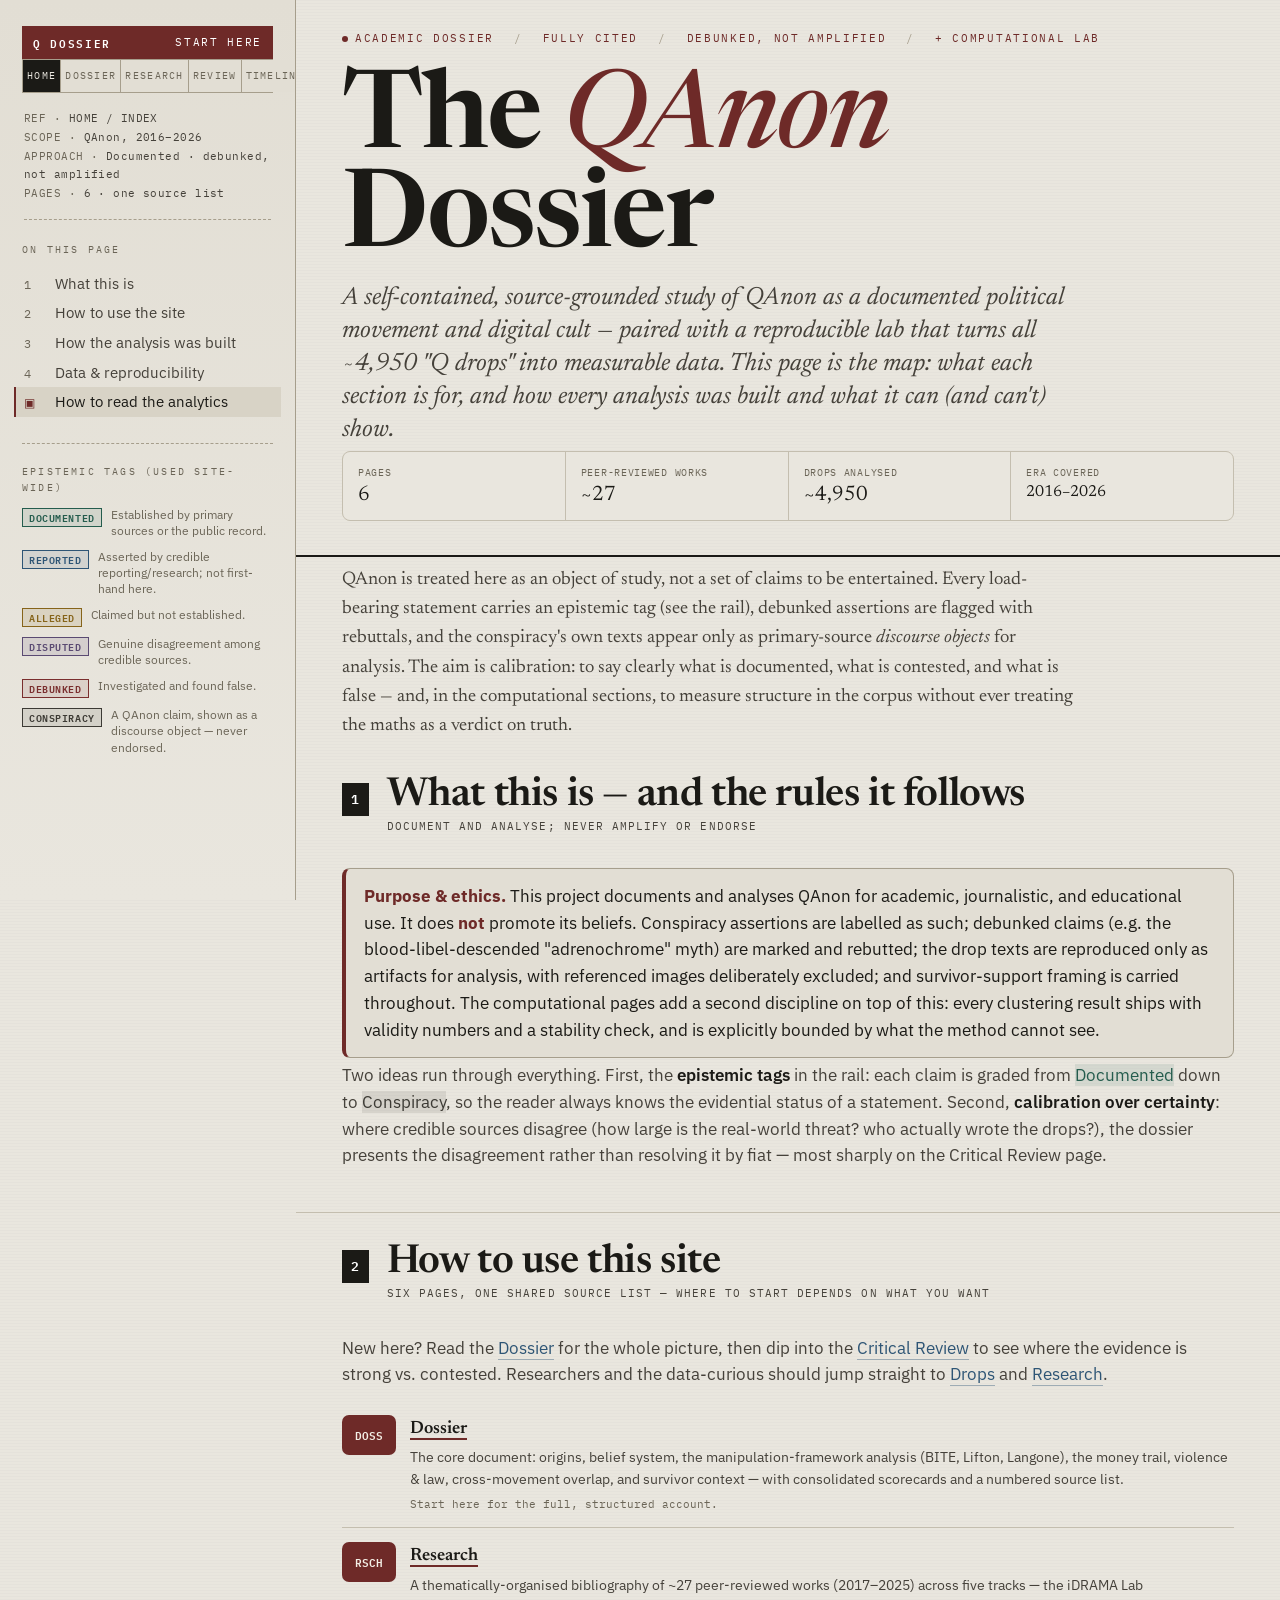
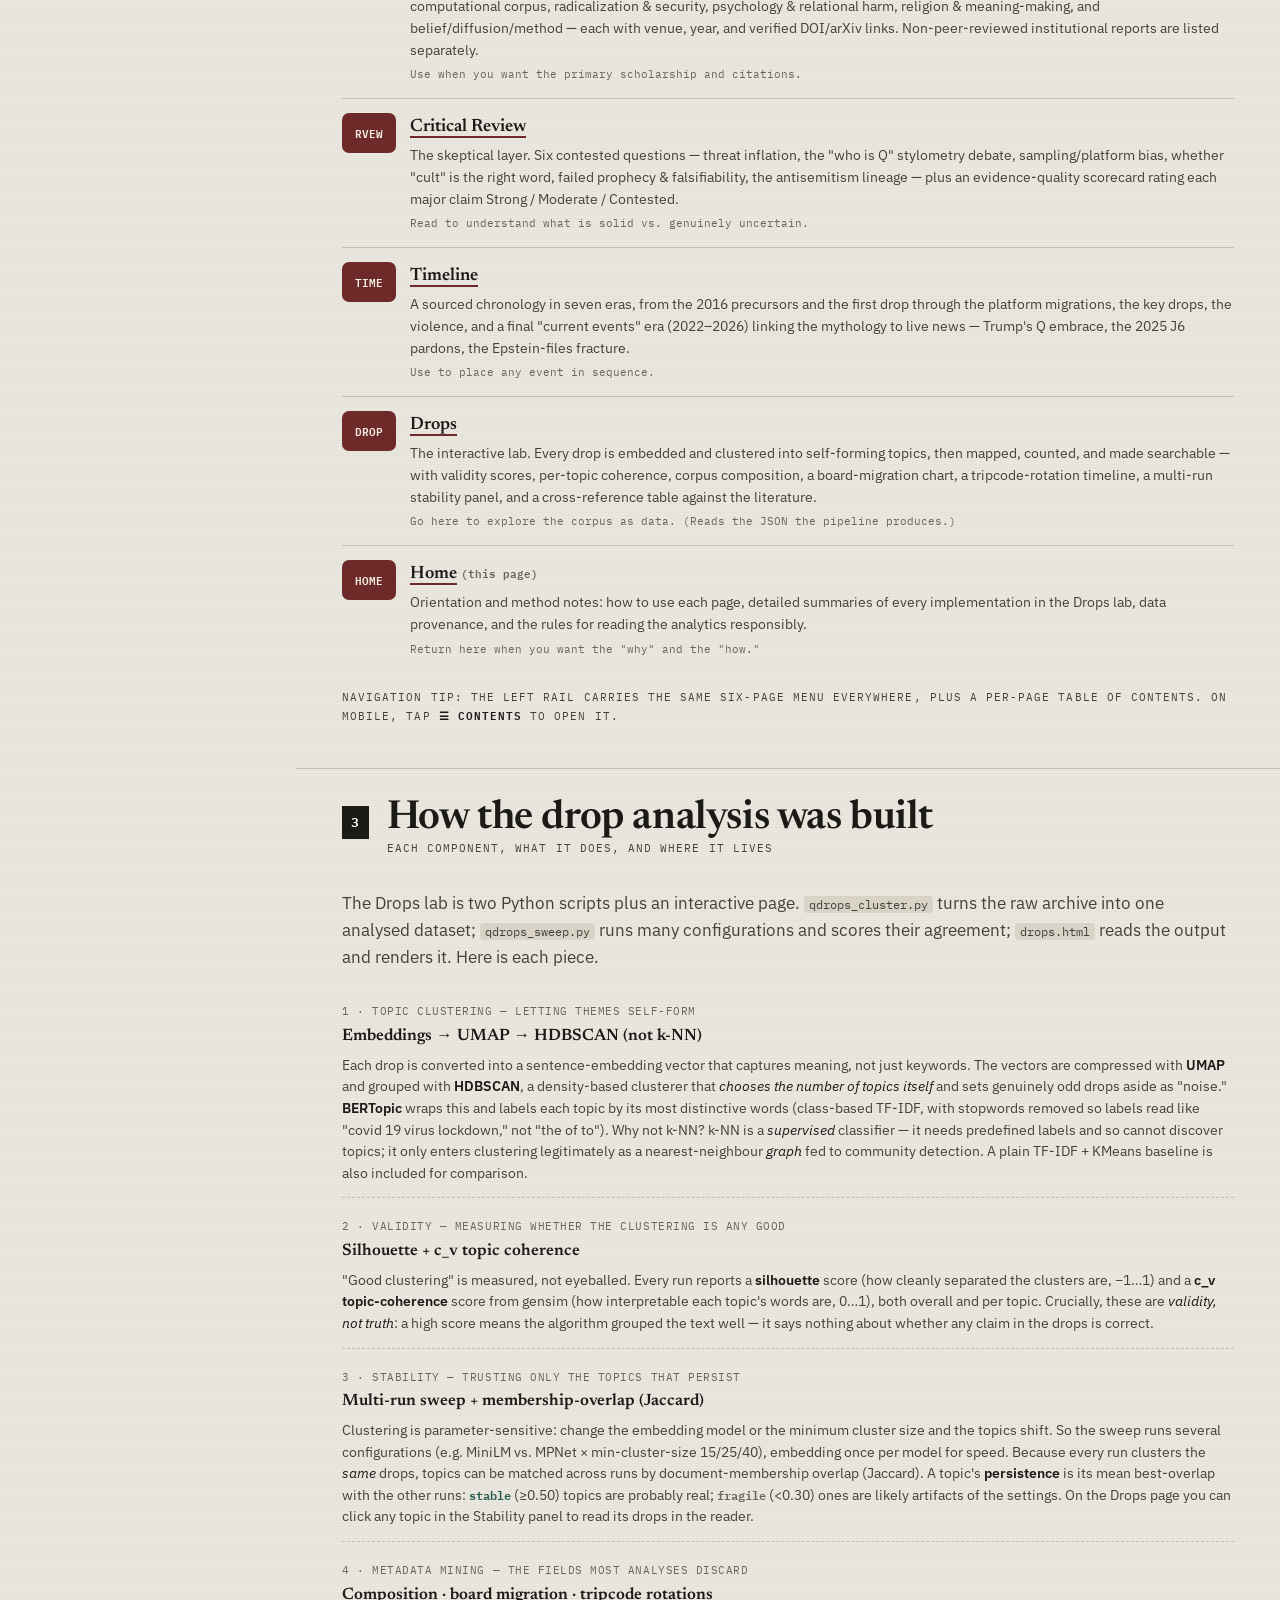
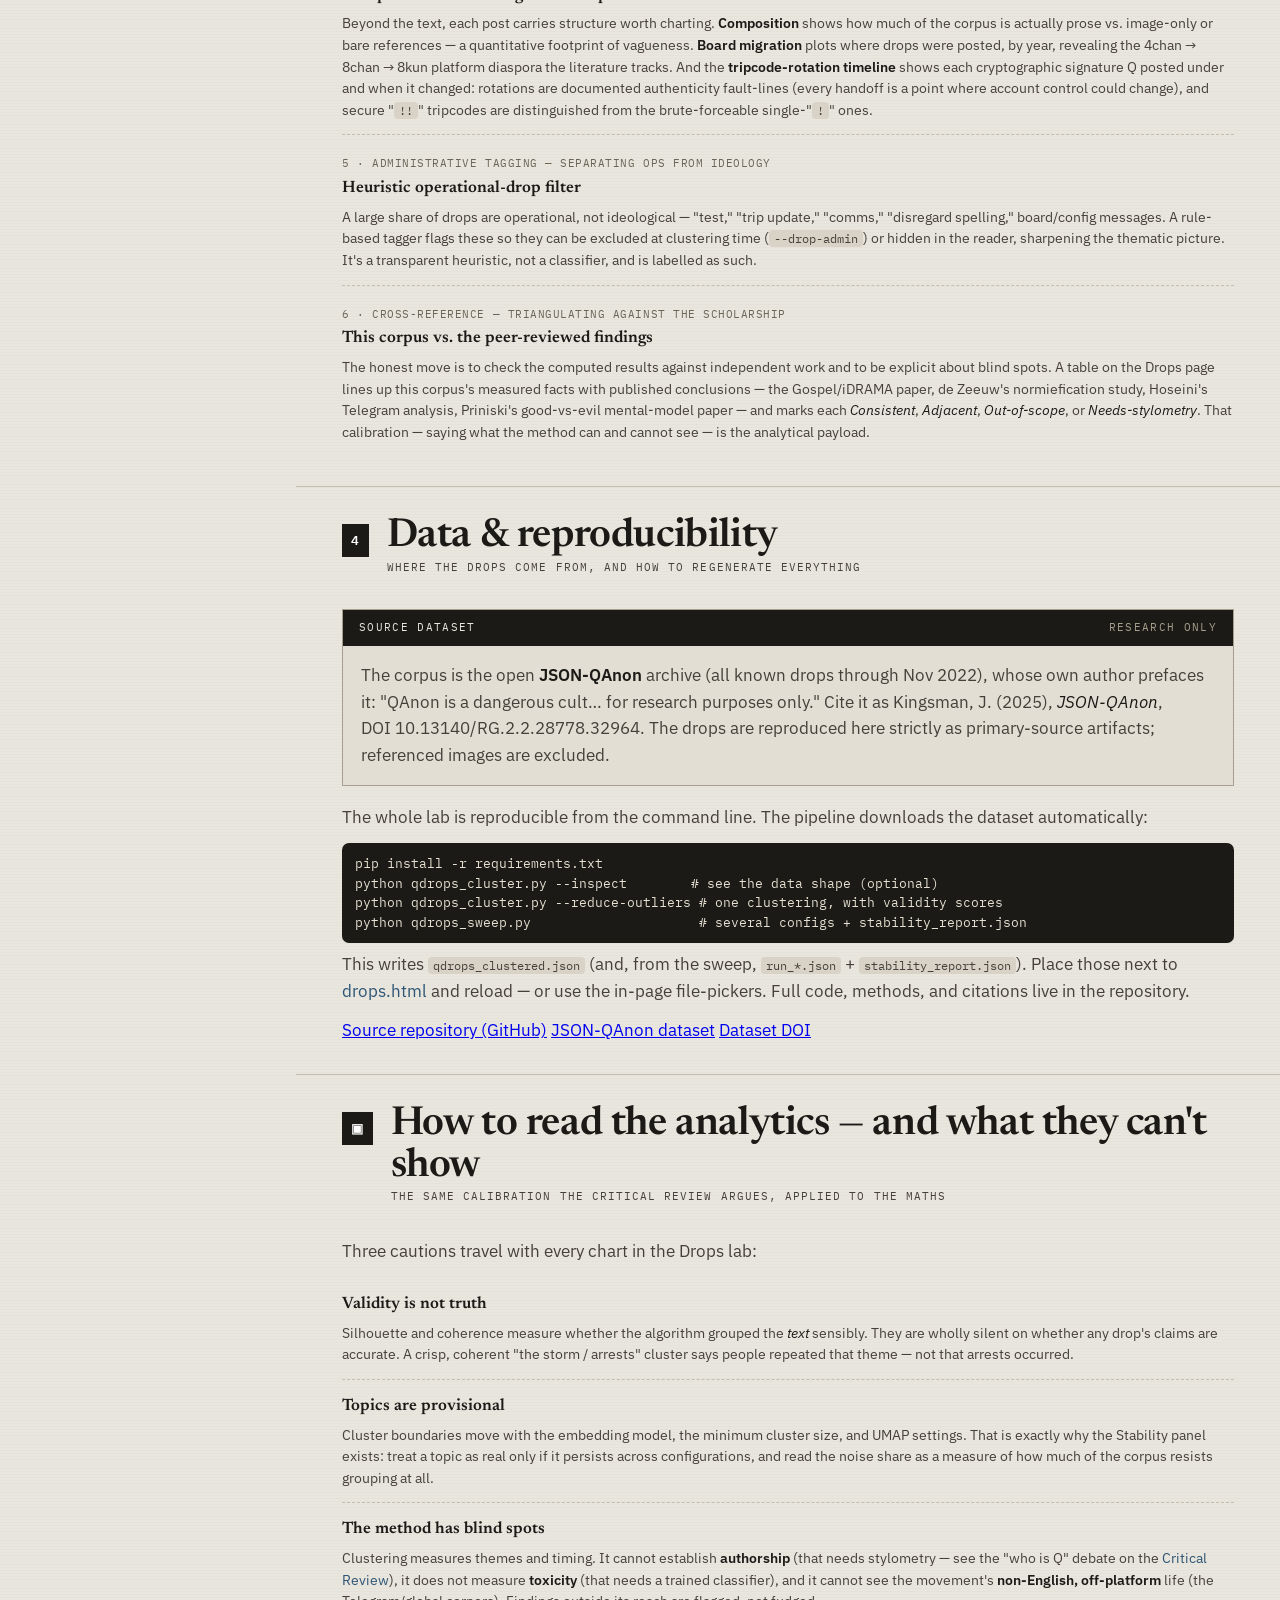
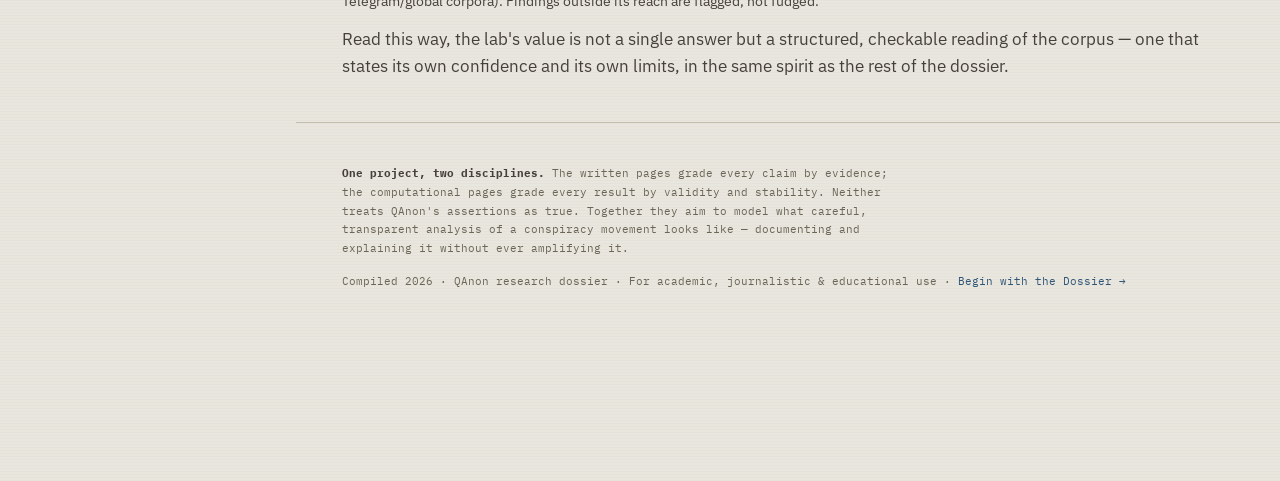
==== index.html @ 3fd95949 "updated tripcode analysis" ====
<!DOCTYPE html>
<html lang="en">
<head>
<meta charset="UTF-8">
<meta name="viewport" content="width=device-width, initial-scale=1.0">
<title>QAnon — Research Dossier · Start Here</title>
<meta name="description" content="A self-contained, fully-cited academic dossier on QAnon as a documented political movement and digital cult — with a computational drop-analysis lab. Start here: how to use each page and how every analysis was built.">
<link rel="preconnect" href="https://fonts.googleapis.com">
<link rel="preconnect" href="https://fonts.gstatic.com" crossorigin>
<link href="https://fonts.googleapis.com/css2?family=Newsreader:ital,opsz,wght@0,6..72,400;0,6..72,500;0,6..72,600;1,6..72,400;1,6..72,500&family=IBM+Plex+Mono:ital,wght@0,400;0,500;0,600;1,400&family=IBM+Plex+Sans:wght@400;500;600&display=swap" rel="stylesheet">
<link rel="stylesheet" href="assets/style.css">
<style>
  .code{font-family:var(--mono);font-size:12.5px;background:var(--ink);color:#E7E0D2;border-radius:7px;padding:11px 13px;overflow-x:auto;white-space:pre;margin:8px 0;line-height:1.55}
  .hero-stats{display:grid;grid-template-columns:repeat(4,1fr);gap:1px;background:var(--rule);border:1px solid var(--rule);border-radius:8px;overflow:hidden;margin:4px 0 0}
  .hero-stats>div{background:var(--paper);padding:13px 15px}
  .hero-stats .k{font-family:var(--mono);font-size:10px;letter-spacing:.07em;text-transform:uppercase;color:var(--ink-3)}
  .hero-stats .v{font-family:var(--serif);font-size:21px;color:var(--ink);margin-top:3px;line-height:1.1}
  .ethics{border:1px solid var(--rule-2);border-left:4px solid var(--accent);background:var(--paper-2);border-radius:8px;padding:14px 18px;margin:0 0 4px}
  .ethics b{color:var(--accent)}
  .guide{list-style:none;padding:0;margin:6px 0 0}
  .guide li{display:grid;grid-template-columns:54px 1fr;gap:14px;padding:14px 0;border-top:1px solid var(--rule)}
  .guide li:first-child{border-top:none}
  .guide .ic{font-family:var(--mono);font-size:11px;font-weight:600;color:#F4EFE6;background:var(--accent);border-radius:7px;height:40px;display:flex;align-items:center;justify-content:center;text-align:center;line-height:1.1}
  .guide h3{font-family:var(--serif);font-size:18px;font-weight:600;margin:0 0 3px;color:var(--ink)}
  .guide h3 a{color:var(--ink);text-decoration:none;border-bottom:2px solid var(--accent)}
  .guide h3 a:hover{color:var(--accent)}
  .guide p{margin:0;color:var(--ink-2);font-size:14px;line-height:1.55}
  .guide .when{font-family:var(--mono);font-size:11px;color:var(--ink-3);margin-top:5px}
  .imp{list-style:none;padding:0;margin:6px 0 0}
  .imp li{padding:13px 0;border-top:1px dashed var(--rule)}
  .imp li:first-child{border-top:none}
  .imp h4{font-family:var(--serif);font-size:16.5px;font-weight:600;margin:0 0 3px;color:var(--ink)}
  .imp .tag{font-family:var(--mono);font-size:10.5px;color:var(--ink-3);text-transform:uppercase;letter-spacing:.05em}
  .imp p{margin:5px 0 0;color:var(--ink-2);font-size:13.5px;line-height:1.6}
  .imp code{font-family:var(--mono);font-size:12px;background:var(--paper-3);padding:1px 5px;border-radius:4px}
  @media(max-width:680px){ .hero-stats{grid-template-columns:repeat(2,1fr)} .guide li{grid-template-columns:40px 1fr;gap:10px} }
</style>
</head>
<body>

<button class="railtoggle" id="railtoggle" aria-label="Open contents">☰ Contents</button>
<div class="scrim" id="scrim"></div>

<div class="shell">
  <!-- ================= RAIL ================= -->
  <aside class="rail">
    <div class="rail-inner" id="rail">
      <div class="seal"><b>Q Dossier</b><span>Start here</span></div>
      <nav class="xnav">
        <a href="index.html" class="here">Home</a>
        <a href="dossier.html">Dossier</a>
        <a href="research.html">Research</a>
        <a href="review.html">Review</a>
        <a href="timeline.html">Timeline</a>
        <a href="drops.html">Drops</a>
      </nav>
      <div class="reffile">
        REF · <span>HOME / INDEX</span><br>
        SCOPE · <span>QAnon, 2016–2026</span><br>
        APPROACH · <span>Documented · debunked, not amplified</span><br>
        PAGES · <span>6 · one source list</span>
      </div>

      <p class="railhead">On this page</p>
      <nav class="toc" id="toc">
        <a href="#start"><span class="n">1</span><span>What this is</span></a>
        <a href="#use"><span class="n">2</span><span>How to use the site</span></a>
        <a href="#toolkit"><span class="n">3</span><span>How the analysis was built</span></a>
        <a href="#data"><span class="n">4</span><span>Data &amp; reproducibility</span></a>
        <a href="#limits"><span class="n">▣</span><span>How to read the analytics</span></a>
      </nav>

      <div class="legend">
        <p class="railhead">Epistemic tags (used site-wide)</p>
        <div class="row"><span class="chip ep--doc">Documented</span><span class="def">Established by primary sources or the public record.</span></div>
        <div class="row"><span class="chip ep--rep">Reported</span><span class="def">Asserted by credible reporting/research; not first-hand here.</span></div>
        <div class="row"><span class="chip ep--all">Alleged</span><span class="def">Claimed but not established.</span></div>
        <div class="row"><span class="chip ep--dis">Disputed</span><span class="def">Genuine disagreement among credible sources.</span></div>
        <div class="row"><span class="chip ep--deb">Debunked</span><span class="def">Investigated and found false.</span></div>
        <div class="row"><span class="chip ep--con">Conspiracy</span><span class="def">A QAnon claim, shown as a discourse object — never endorsed.</span></div>
      </div>
    </div>
  </aside>

  <!-- ================= MAIN ================= -->
  <main>
    <header class="mast">
      <div class="classbar">
        <span><span class="dot"></span>Academic dossier</span>
        <span class="sep">/</span><span>Fully cited</span>
        <span class="sep">/</span><span>Debunked, not amplified</span>
        <span class="sep">/</span><span>+ computational lab</span>
      </div>
      <h1 class="title">The <span class="q">QAnon</span> Dossier</h1>
      <p class="subtitle">A self-contained, source-grounded study of QAnon as a documented political movement and digital cult — paired with a reproducible lab that turns all ~4,950 "Q drops" into measurable data. This page is the map: what each section is for, and how every analysis was built and what it can (and can't) show.</p>
      <div class="hero-stats">
        <div><div class="k">Pages</div><div class="v">6</div></div>
        <div><div class="k">Peer-reviewed works</div><div class="v">~27</div></div>
        <div><div class="k">Drops analysed</div><div class="v">~4,950</div></div>
        <div><div class="k">Era covered</div><div class="v" style="font-size:16px">2016–2026</div></div>
      </div>
    </header>

    <div class="pagebody">
      <p class="lede">QAnon is treated here as an object of study, not a set of claims to be entertained. Every load-bearing statement carries an epistemic tag (see the rail), debunked assertions are flagged with rebuttals, and the conspiracy's own texts appear only as primary-source <em>discourse objects</em> for analysis. The aim is calibration: to say clearly what is documented, what is contested, and what is false — and, in the computational sections, to measure structure in the corpus without ever treating the maths as a verdict on truth.</p>
    </div>

    <!-- ===================== WHAT THIS IS ===================== -->
    <section class="dz" id="start" style="border-top:none">
      <div class="sechd"><div class="secno">1</div>
        <div><h2 class="sech">What this is — and the rules it follows</h2>
        <p class="sectag">Document and analyse; never amplify or endorse</p></div></div>
      <div class="secbody">
        <div class="ethics">
          <b>Purpose &amp; ethics.</b> This project documents and analyses QAnon for academic, journalistic, and educational use. It does <b>not</b> promote its beliefs. Conspiracy assertions are labelled as such; debunked claims (e.g. the blood-libel-descended "adrenochrome" myth) are marked and rebutted; the drop texts are reproduced only as artifacts for analysis, with referenced images deliberately excluded; and survivor-support framing is carried throughout. The computational pages add a second discipline on top of this: every clustering result ships with validity numbers and a stability check, and is explicitly bounded by what the method cannot see.
        </div>
        <p style="color:var(--ink-2)">Two ideas run through everything. First, the <strong>epistemic tags</strong> in the rail: each claim is graded from <span class="chip ep--doc">Documented</span> down to <span class="chip ep--con">Conspiracy</span>, so the reader always knows the evidential status of a statement. Second, <strong>calibration over certainty</strong>: where credible sources disagree (how large is the real-world threat? who actually wrote the drops?), the dossier presents the disagreement rather than resolving it by fiat — most sharply on the Critical Review page.</p>
      </div>
    </section>

    <!-- ===================== HOW TO USE ===================== -->
    <section class="dz" id="use">
      <div class="sechd"><div class="secno">2</div>
        <div><h2 class="sech">How to use this site</h2>
        <p class="sectag">Six pages, one shared source list — where to start depends on what you want</p></div></div>
      <div class="secbody">
        <p style="color:var(--ink-2);margin-top:0">New here? Read the <a href="dossier.html" style="color:var(--rep);text-decoration:none;border-bottom:1px solid rgba(46,85,117,.4)">Dossier</a> for the whole picture, then dip into the <a href="review.html" style="color:var(--rep);text-decoration:none;border-bottom:1px solid rgba(46,85,117,.4)">Critical Review</a> to see where the evidence is strong vs. contested. Researchers and the data-curious should jump straight to <a href="drops.html" style="color:var(--rep);text-decoration:none;border-bottom:1px solid rgba(46,85,117,.4)">Drops</a> and <a href="research.html" style="color:var(--rep);text-decoration:none;border-bottom:1px solid rgba(46,85,117,.4)">Research</a>.</p>
        <ol class="guide">
          <li><div class="ic">DOSS</div><div>
            <h3><a href="dossier.html">Dossier</a></h3>
            <p>The core document: origins, belief system, the manipulation-framework analysis (BITE, Lifton, Langone), the money trail, violence &amp; law, cross-movement overlap, and survivor context — with consolidated scorecards and a numbered source list.</p>
            <div class="when">Start here for the full, structured account.</div>
          </div></li>
          <li><div class="ic">RSCH</div><div>
            <h3><a href="research.html">Research</a></h3>
            <p>A thematically-organised bibliography of ~27 peer-reviewed works (2017–2025) across five tracks — the iDRAMA Lab computational corpus, radicalization &amp; security, psychology &amp; relational harm, religion &amp; meaning-making, and belief/diffusion/method — each with venue, year, and verified DOI/arXiv links. Non-peer-reviewed institutional reports are listed separately.</p>
            <div class="when">Use when you want the primary scholarship and citations.</div>
          </div></li>
          <li><div class="ic">RVEW</div><div>
            <h3><a href="review.html">Critical Review</a></h3>
            <p>The skeptical layer. Six contested questions — threat inflation, the "who is Q" stylometry debate, sampling/platform bias, whether "cult" is the right word, failed prophecy &amp; falsifiability, the antisemitism lineage — plus an evidence-quality scorecard rating each major claim Strong / Moderate / Contested.</p>
            <div class="when">Read to understand what is solid vs. genuinely uncertain.</div>
          </div></li>
          <li><div class="ic">TIME</div><div>
            <h3><a href="timeline.html">Timeline</a></h3>
            <p>A sourced chronology in seven eras, from the 2016 precursors and the first drop through the platform migrations, the key drops, the violence, and a final "current events" era (2022–2026) linking the mythology to live news — Trump's Q embrace, the 2025 J6 pardons, the Epstein-files fracture.</p>
            <div class="when">Use to place any event in sequence.</div>
          </div></li>
          <li><div class="ic">DROP</div><div>
            <h3><a href="drops.html">Drops</a></h3>
            <p>The interactive lab. Every drop is embedded and clustered into self-forming topics, then mapped, counted, and made searchable — with validity scores, per-topic coherence, corpus composition, a board-migration chart, a tripcode-rotation timeline, a multi-run stability panel, and a cross-reference table against the literature.</p>
            <div class="when">Go here to explore the corpus as data. (Reads the JSON the pipeline produces.)</div>
          </div></li>
          <li><div class="ic">HOME</div><div>
            <h3><a href="index.html">Home</a> <span style="font-family:var(--mono);font-size:11px;color:var(--ink-3)">(this page)</span></h3>
            <p>Orientation and method notes: how to use each page, detailed summaries of every implementation in the Drops lab, data provenance, and the rules for reading the analytics responsibly.</p>
            <div class="when">Return here when you want the "why" and the "how."</div>
          </div></li>
        </ol>
        <p class="sectag" style="margin-top:16px">Navigation tip: the left rail carries the same six-page menu everywhere, plus a per-page table of contents. On mobile, tap <strong>☰ Contents</strong> to open it.</p>
      </div>
    </section>

    <!-- ===================== HOW IT WAS BUILT ===================== -->
    <section class="dz" id="toolkit">
      <div class="sechd"><div class="secno">3</div>
        <div><h2 class="sech">How the drop analysis was built</h2>
        <p class="sectag">Each component, what it does, and where it lives</p></div></div>
      <div class="secbody">
        <p style="color:var(--ink-2);margin-top:0">The Drops lab is two Python scripts plus an interactive page. <code style="font-family:var(--mono);font-size:12px;background:var(--paper-3);padding:1px 5px;border-radius:4px">qdrops_cluster.py</code> turns the raw archive into one analysed dataset; <code style="font-family:var(--mono);font-size:12px;background:var(--paper-3);padding:1px 5px;border-radius:4px">qdrops_sweep.py</code> runs many configurations and scores their agreement; <code style="font-family:var(--mono);font-size:12px;background:var(--paper-3);padding:1px 5px;border-radius:4px">drops.html</code> reads the output and renders it. Here is each piece.</p>
        <ol class="imp">
          <li>
            <span class="tag">1 · Topic clustering — letting themes self-form</span>
            <h4>Embeddings → UMAP → HDBSCAN (not k-NN)</h4>
            <p>Each drop is converted into a sentence-embedding vector that captures meaning, not just keywords. The vectors are compressed with <strong>UMAP</strong> and grouped with <strong>HDBSCAN</strong>, a density-based clusterer that <em>chooses the number of topics itself</em> and sets genuinely odd drops aside as "noise." <strong>BERTopic</strong> wraps this and labels each topic by its most distinctive words (class-based TF-IDF, with stopwords removed so labels read like "covid 19 virus lockdown," not "the of to"). Why not k-NN? k-NN is a <em>supervised</em> classifier — it needs predefined labels and so cannot discover topics; it only enters clustering legitimately as a nearest-neighbour <em>graph</em> fed to community detection. A plain TF-IDF + KMeans baseline is also included for comparison.</p>
          </li>
          <li>
            <span class="tag">2 · Validity — measuring whether the clustering is any good</span>
            <h4>Silhouette + c_v topic coherence</h4>
            <p>"Good clustering" is measured, not eyeballed. Every run reports a <strong>silhouette</strong> score (how cleanly separated the clusters are, −1…1) and a <strong>c_v topic-coherence</strong> score from gensim (how interpretable each topic's words are, 0…1), both overall and per topic. Crucially, these are <em>validity, not truth</em>: a high score means the algorithm grouped the text well — it says nothing about whether any claim in the drops is correct.</p>
          </li>
          <li>
            <span class="tag">3 · Stability — trusting only the topics that persist</span>
            <h4>Multi-run sweep + membership-overlap (Jaccard)</h4>
            <p>Clustering is parameter-sensitive: change the embedding model or the minimum cluster size and the topics shift. So the sweep runs several configurations (e.g. MiniLM vs. MPNet × min-cluster-size 15/25/40), embedding once per model for speed. Because every run clusters the <em>same</em> drops, topics can be matched across runs by document-membership overlap (Jaccard). A topic's <strong>persistence</strong> is its mean best-overlap with the other runs: <span class="verdict v-met">stable</span> (≥0.50) topics are probably real; <span class="verdict v-no">fragile</span> (&lt;0.30) ones are likely artifacts of the settings. On the Drops page you can click any topic in the Stability panel to read its drops in the reader.</p>
          </li>
          <li>
            <span class="tag">4 · Metadata mining — the fields most analyses discard</span>
            <h4>Composition · board migration · tripcode rotations</h4>
            <p>Beyond the text, each post carries structure worth charting. <strong>Composition</strong> shows how much of the corpus is actually prose vs. image-only or bare references — a quantitative footprint of vagueness. <strong>Board migration</strong> plots where drops were posted, by year, revealing the 4chan → 8chan → 8kun platform diaspora the literature tracks. And the <strong>tripcode-rotation timeline</strong> shows each cryptographic signature Q posted under and when it changed: rotations are documented authenticity fault-lines (every handoff is a point where account control could change), and secure "<code>!!</code>" tripcodes are distinguished from the brute-forceable single-"<code>!</code>" ones.</p>
          </li>
          <li>
            <span class="tag">5 · Administrative tagging — separating ops from ideology</span>
            <h4>Heuristic operational-drop filter</h4>
            <p>A large share of drops are operational, not ideological — "test," "trip update," "comms," "disregard spelling," board/config messages. A rule-based tagger flags these so they can be excluded at clustering time (<code>--drop-admin</code>) or hidden in the reader, sharpening the thematic picture. It's a transparent heuristic, not a classifier, and is labelled as such.</p>
          </li>
          <li>
            <span class="tag">6 · Cross-reference — triangulating against the scholarship</span>
            <h4>This corpus vs. the peer-reviewed findings</h4>
            <p>The honest move is to check the computed results against independent work and to be explicit about blind spots. A table on the Drops page lines up this corpus's measured facts with published conclusions — the Gospel/iDRAMA paper, de&nbsp;Zeeuw's normiefication study, Hoseini's Telegram analysis, Priniski's good-vs-evil mental-model paper — and marks each <em>Consistent</em>, <em>Adjacent</em>, <em>Out-of-scope</em>, or <em>Needs-stylometry</em>. That calibration — saying what the method can and cannot see — is the analytical payload.</p>
          </li>
        </ol>
      </div>
    </section>

    <!-- ===================== DATA & REPRODUCIBILITY ===================== -->
    <section class="dz" id="data">
      <div class="sechd"><div class="secno">4</div>
        <div><h2 class="sech">Data &amp; reproducibility</h2>
        <p class="sectag">Where the drops come from, and how to regenerate everything</p></div></div>
      <div class="secbody">
        <div class="panel">
          <div class="panel-hd"><span>Source dataset</span><span class="src">Research only</span></div>
          <div class="panel-bd"><p style="margin:0">The corpus is the open <strong>JSON-QAnon</strong> archive (all known drops through Nov 2022), whose own author prefaces it: "QAnon is a dangerous cult… for research purposes only." Cite it as Kingsman, J. (2025), <em>JSON-QAnon</em>, DOI&nbsp;10.13140/RG.2.2.28778.32964. The drops are reproduced here strictly as primary-source artifacts; referenced images are excluded.</p></div>
        </div>
        <p style="color:var(--ink-2)">The whole lab is reproducible from the command line. The pipeline downloads the dataset automatically:</p>
        <div class="code">pip install -r requirements.txt
python qdrops_cluster.py --inspect        # see the data shape (optional)
python qdrops_cluster.py --reduce-outliers # one clustering, with validity scores
python qdrops_sweep.py                     # several configs + stability_report.json</div>
        <p style="color:var(--ink-2)">This writes <code style="font-family:var(--mono);font-size:12px;background:var(--paper-3);padding:1px 5px;border-radius:4px">qdrops_clustered.json</code> (and, from the sweep, <code style="font-family:var(--mono);font-size:12px;background:var(--paper-3);padding:1px 5px;border-radius:4px">run_*.json</code> + <code style="font-family:var(--mono);font-size:12px;background:var(--paper-3);padding:1px 5px;border-radius:4px">stability_report.json</code>). Place those next to <a href="drops.html" style="color:var(--rep);text-decoration:none">drops.html</a> and reload — or use the in-page file-pickers. Full code, methods, and citations live in the repository.</p>
        <div class="plinks" style="margin-top:4px">
          <a href="https://github.com/occult-kranti/qanon-dossier">Source repository (GitHub)</a>
          <a href="https://github.com/jkingsman/JSON-QAnon">JSON-QAnon dataset</a>
          <a href="https://doi.org/10.13140/RG.2.2.28778.32964">Dataset DOI</a>
        </div>
      </div>
    </section>

    <!-- ===================== HOW TO READ THE ANALYTICS ===================== -->
    <section class="dz" id="limits">
      <div class="sechd"><div class="secno">▣</div>
        <div><h2 class="sech">How to read the analytics — and what they can't show</h2>
        <p class="sectag">The same calibration the Critical Review argues, applied to the maths</p></div></div>
      <div class="secbody">
        <p style="color:var(--ink-2);margin-top:0">Three cautions travel with every chart in the Drops lab:</p>
        <ol class="imp">
          <li><h4>Validity is not truth</h4><p>Silhouette and coherence measure whether the algorithm grouped the <em>text</em> sensibly. They are wholly silent on whether any drop's claims are accurate. A crisp, coherent "the storm / arrests" cluster says people repeated that theme — not that arrests occurred.</p></li>
          <li><h4>Topics are provisional</h4><p>Cluster boundaries move with the embedding model, the minimum cluster size, and UMAP settings. That is exactly why the Stability panel exists: treat a topic as real only if it persists across configurations, and read the noise share as a measure of how much of the corpus resists grouping at all.</p></li>
          <li><h4>The method has blind spots</h4><p>Clustering measures themes and timing. It cannot establish <strong>authorship</strong> (that needs stylometry — see the "who is Q" debate on the <a href="review.html" style="color:var(--rep);text-decoration:none">Critical Review</a>), it does not measure <strong>toxicity</strong> (that needs a trained classifier), and it cannot see the movement's <strong>non-English, off-platform</strong> life (the Telegram/global corpora). Findings outside its reach are flagged, not fudged.</p></li>
        </ol>
        <p style="color:var(--ink-2)">Read this way, the lab's value is not a single answer but a structured, checkable reading of the corpus — one that states its own confidence and its own limits, in the same spirit as the rest of the dossier.</p>
      </div>
    </section>

    <div class="foot">
      <p class="disc"><b>One project, two disciplines.</b> The written pages grade every claim by evidence; the computational pages grade every result by validity and stability. Neither treats QAnon's assertions as true. Together they aim to model what careful, transparent analysis of a conspiracy movement looks like — documenting and explaining it without ever amplifying it.</p>
      <p style="margin-top:14px">Compiled 2026 · QAnon research dossier · For academic, journalistic &amp; educational use · <a href="dossier.html" style="color:var(--rep);text-decoration:none">Begin with the Dossier →</a></p>
    </div>

  </main>
</div>

<script src="assets/app.js"></script>
</body>
</html>
---- assets/style.css ----
:root{
    --paper:#E9E6DE; --paper-2:#E2DED4; --paper-3:#D8D3C6; --paper-4:#CFC9BA;
    --ink:#1B1A16; --ink-2:#45413A; --ink-3:#6B6557;
    --rule:#C4BEAF; --rule-2:#A69E8C;
    --accent:#6E2A28; --accent-2:#8C3A33;
    --doc:#245C4D; --doc-bg:rgba(36,92,77,.10);
    --rep:#2E5575; --rep-bg:rgba(46,85,117,.10);
    --all:#86641A; --all-bg:rgba(134,100,26,.13);
    --dis:#5A4A72; --dis-bg:rgba(90,74,114,.13);
    --deb:#7A2E2E; --deb-bg:rgba(122,46,46,.10);
    --con:#3C3A34; --con-bg:rgba(60,58,52,.11);
    --serif:"Newsreader",Georgia,serif;
    --sans:"IBM Plex Sans",system-ui,sans-serif;
    --mono:"IBM Plex Mono",ui-monospace,monospace;
    --maxw:1320px;
    --sidew:296px;
  }
  *{box-sizing:border-box}
  html{scroll-behavior:smooth}
  @media (prefers-reduced-motion:reduce){html{scroll-behavior:auto}}
  body{
    margin:0; background:var(--paper); color:var(--ink);
    font-family:var(--sans); font-size:16.5px; line-height:1.62;
    -webkit-font-smoothing:antialiased; text-rendering:optimizeLegibility;
    background-image:
      linear-gradient(rgba(0,0,0,0.014) 1px, transparent 1px);
    background-size:100% 3px;
  }
  ::selection{background:rgba(110,42,40,.18)}

  /* ---------- Layout shell ---------- */
  .shell{max-width:var(--maxw); margin:0 auto; display:grid;
    grid-template-columns:var(--sidew) minmax(0,1fr); gap:0;}
  .rail{position:relative}
  .rail-inner{position:sticky; top:0; height:100vh; overflow-y:auto;
    border-right:1px solid var(--rule-2); padding:26px 22px 40px;
    background:linear-gradient(180deg,var(--paper-2),var(--paper));}
  .rail-inner::-webkit-scrollbar{width:8px}
  .rail-inner::-webkit-scrollbar-thumb{background:var(--rule-2); border-radius:0}
  main{min-width:0; padding:0 0 120px}

  /* ---------- Rail content ---------- */
  .seal{font-family:var(--mono); font-size:10.5px; letter-spacing:.16em;
    text-transform:uppercase; color:#fff; background:var(--accent);
    padding:7px 10px; display:flex; justify-content:space-between; gap:8px;
    border:1px solid var(--accent);}
  .seal b{font-weight:600}
  .reffile{font-family:var(--mono); font-size:11px; color:var(--ink-3);
    letter-spacing:.04em; margin:12px 2px 22px; line-height:1.7;
    border-bottom:1px dashed var(--rule-2); padding-bottom:16px}
  .reffile span{color:var(--ink-2)}
  .railhead{font-family:var(--mono); font-size:10px; letter-spacing:.22em;
    text-transform:uppercase; color:var(--ink-3); margin:0 0 11px}

  nav.toc{margin-bottom:26px}
  nav.toc a{display:flex; gap:11px; align-items:baseline; text-decoration:none;
    color:var(--ink-2); padding:5px 8px; margin:0 -8px; line-height:1.35;
    border-left:2px solid transparent; font-size:14.5px;}
  nav.toc a .n{font-family:var(--mono); font-size:11.5px; color:var(--ink-3);
    min-width:20px}
  nav.toc a:hover{background:var(--paper-3); color:var(--ink)}
  nav.toc a.active{border-left-color:var(--accent); color:var(--ink);
    background:var(--paper-3)}
  nav.toc a.active .n{color:var(--accent)}

  /* legend */
  .legend{border-top:1px dashed var(--rule-2); padding-top:20px}
  .legend .row{display:grid; grid-template-columns:auto 1fr; gap:9px;
    align-items:start; margin-bottom:9px}
  .legend .chip{font-family:var(--mono); font-size:9.5px; letter-spacing:.06em;
    padding:2px 6px; border:1px solid; line-height:1.4; white-space:nowrap;
    text-transform:uppercase; font-weight:600; margin-top:1px}
  .legend .def{font-size:11.5px; color:var(--ink-3); line-height:1.42}

  /* ---------- Epistemic chips (inline) ---------- */
  .ep{font-family:var(--mono); font-size:.72em; font-weight:600;
    letter-spacing:.05em; text-transform:uppercase; padding:1px 5px;
    border:1px solid currentColor; white-space:nowrap; line-height:1.3;
    border-radius:1px; vertical-align:1.5px; margin:0 1px}
  .ep--doc{color:var(--doc); background:var(--doc-bg)}
  .ep--rep{color:var(--rep); background:var(--rep-bg)}
  .ep--all{color:var(--all); background:var(--all-bg)}
  .ep--dis{color:var(--dis); background:var(--dis-bg)}
  .ep--deb{color:var(--deb); background:var(--deb-bg)}
  .ep--con{color:var(--con); background:var(--con-bg)}

  /* ---------- Masthead ---------- */
  .mast{border-bottom:2px solid var(--ink); padding:30px 46px 34px;
    position:relative; overflow:hidden}
  .classbar{display:flex; flex-wrap:wrap; gap:10px 20px; align-items:center;
    font-family:var(--mono); font-size:10.5px; letter-spacing:.16em;
    text-transform:uppercase; color:var(--accent); margin-bottom:26px}
  .classbar .dot{width:6px; height:6px; background:var(--accent);
    border-radius:50%; display:inline-block; margin-right:7px}
  .classbar .sep{color:var(--rule-2)}
  h1.title{font-family:var(--serif); font-weight:600; font-size:clamp(46px,8.5vw,108px);
    line-height:.92; letter-spacing:-.018em; margin:0 0 4px; color:var(--ink)}
  h1.title .q{color:var(--accent); font-style:italic; font-weight:500}
  .subtitle{font-family:var(--serif); font-size:clamp(18px,2.6vw,25px);
    font-style:italic; color:var(--ink-2); font-weight:400; max-width:54ch;
    margin:10px 0 0; line-height:1.32}
  .metastrip{display:flex; flex-wrap:wrap; gap:0; margin-top:30px;
    border:1px solid var(--rule-2); font-family:var(--mono)}
  .metastrip div{flex:1 1 150px; padding:11px 15px;
    border-right:1px solid var(--rule-2)}
  .metastrip div:last-child{border-right:none}
  .metastrip .k{font-size:9px; letter-spacing:.16em; text-transform:uppercase;
    color:var(--ink-3); margin-bottom:4px}
  .metastrip .v{font-size:13px; color:var(--ink); font-weight:500; letter-spacing:.01em}

  /* ---------- Abstract / method ---------- */
  .intro{padding:34px 46px 12px; max-width:none}
  .abstract{font-family:var(--serif); font-size:19.5px; line-height:1.6;
    color:var(--ink); max-width:68ch}
  .abstract .lead::first-letter{font-size:3.1em; float:left; line-height:.78;
    font-weight:600; padding:6px 10px 0 0; color:var(--accent)}
  .method{margin-top:26px; border:1px solid var(--rule-2); background:var(--paper-2);
    padding:20px 24px; max-width:84ch}
  .method h3{font-family:var(--mono); font-size:11px; letter-spacing:.18em;
    text-transform:uppercase; color:var(--accent); margin:0 0 12px;
    display:flex; align-items:center; gap:10px}
  .method h3::after{content:""; flex:1; height:1px; background:var(--rule-2)}
  .method p{font-size:14.5px; color:var(--ink-2); margin:0 0 10px; line-height:1.58}
  .method p:last-child{margin-bottom:0}

  /* ---------- Section ---------- */
  section.dz{padding:30px 46px; border-top:1px solid var(--rule);
    scroll-margin-top:10px}
  .sechd{display:flex; align-items:flex-start; gap:18px; margin-bottom:8px}
  .secno{font-family:var(--mono); font-size:13px; font-weight:600;
    color:#fff; background:var(--ink); padding:6px 9px; letter-spacing:.04em;
    margin-top:7px; flex-shrink:0}
  h2.sech{font-family:var(--serif); font-weight:600; font-size:clamp(27px,4vw,40px);
    line-height:1.04; letter-spacing:-.01em; margin:0; color:var(--ink)}
  .sectag{font-family:var(--mono); font-size:10.5px; letter-spacing:.1em;
    text-transform:uppercase; color:var(--ink-3); margin:2px 0 0}
  .secbody{max-width:none; margin-top:20px}
  .secbody.cols{column-count:2; column-gap:46px; column-rule:1px solid var(--rule)}
  @media(max-width:1080px){.secbody.cols{column-count:1}}

  .dz h3.sub{font-family:var(--sans); font-weight:600; font-size:17px;
    letter-spacing:.01em; color:var(--ink); margin:26px 0 8px;
    padding-bottom:6px; border-bottom:1px solid var(--rule);
    break-after:avoid; break-inside:avoid}
  .dz h3.sub .lbl{font-family:var(--mono); font-size:10px; color:var(--ink-3);
    font-weight:500; letter-spacing:.1em; text-transform:uppercase;
    margin-right:9px}
  .dz p{margin:0 0 13px; color:var(--ink-2)}
  .dz p strong{color:var(--ink); font-weight:600}
  .dz em{color:var(--ink); font-style:italic}
  .term{font-family:var(--mono); font-size:.88em; background:var(--paper-3);
    padding:1px 5px; color:var(--ink); border:1px solid var(--rule)}

  /* callout / data panels */
  .panel{border:1px solid var(--rule-2); background:var(--paper-2);
    margin:18px 0; break-inside:avoid}
  .panel-hd{background:var(--ink); color:var(--paper); padding:9px 16px;
    font-family:var(--mono); font-size:11px; letter-spacing:.12em;
    text-transform:uppercase; display:flex; justify-content:space-between; gap:10px}
  .panel-hd .src{color:var(--rule-2); font-weight:400}
  .panel-bd{padding:16px 18px}
  .panel-bd p:last-child{margin-bottom:0}

  /* timeline */
  .tl{list-style:none; margin:6px 0 0; padding:0; break-inside:avoid}
  .tl li{display:grid; grid-template-columns:108px 1fr; gap:16px;
    padding:10px 0; border-bottom:1px dashed var(--rule)}
  .tl li:last-child{border-bottom:none}
  .tl .dt{font-family:var(--mono); font-size:12px; color:var(--accent);
    font-weight:600; letter-spacing:.02em}
  .tl .ev{font-size:14.5px; color:var(--ink-2)}
  .tl .ev b{color:var(--ink)}

  /* discourse grid */
  .dgrid{display:grid; grid-template-columns:1fr 1fr; gap:14px; margin:16px 0}
  @media(max-width:780px){.dgrid{grid-template-columns:1fr}}
  .dcard{border:1px solid var(--rule-2); padding:14px 16px; background:var(--paper-2)}
  .dcard h4{font-family:var(--serif); font-size:18px; font-weight:600;
    margin:0 0 3px; color:var(--accent)}
  .dcard .tech{font-family:var(--mono); font-size:10.5px; letter-spacing:.04em;
    color:var(--ink-3); text-transform:uppercase; margin-bottom:8px;
    border-bottom:1px solid var(--rule); padding-bottom:6px}
  .dcard p{font-size:13.5px; margin:0; color:var(--ink-2); line-height:1.5}

  /* tables */
  .tblwrap{overflow-x:auto; margin:18px 0; border:1px solid var(--rule-2)}
  table{border-collapse:collapse; width:100%; font-size:13.5px; min-width:540px}
  thead th{background:var(--ink); color:var(--paper); text-align:left;
    padding:10px 14px; font-family:var(--mono); font-size:10.5px;
    letter-spacing:.08em; text-transform:uppercase; font-weight:500;
    vertical-align:bottom; border-right:1px solid #33312b}
  thead th:last-child{border-right:none}
  tbody td{padding:10px 14px; border-bottom:1px solid var(--rule);
    border-right:1px solid var(--rule); color:var(--ink-2); vertical-align:top}
  tbody td:last-child{border-right:none}
  tbody tr:nth-child(even){background:rgba(0,0,0,.018)}
  tbody tr:last-child td{border-bottom:none}
  td strong{color:var(--ink)}
  .verdict{font-family:var(--mono); font-weight:600; font-size:12px}
  .v-met{color:var(--doc)} .v-part{color:var(--all)} .v-no{color:var(--ink-3)}
  .money{font-family:var(--mono); font-weight:600; color:var(--ink); white-space:nowrap}

  /* scorecard */
  .score{display:grid; grid-template-columns:repeat(4,1fr); gap:0;
    border:1px solid var(--ink); margin:20px 0}
  @media(max-width:680px){.score{grid-template-columns:repeat(2,1fr)}}
  .score div{padding:18px 16px; border-right:1px solid var(--rule-2);
    border-bottom:1px solid var(--rule-2)}
  .score .big{font-family:var(--serif); font-size:42px; font-weight:600;
    line-height:1; color:var(--accent); margin-bottom:5px}
  .score .cap{font-family:var(--mono); font-size:10px; letter-spacing:.1em;
    text-transform:uppercase; color:var(--ink-3)}

  /* BITE bars */
  .bite{margin:16px 0; break-inside:avoid}
  .bite .biterow{margin-bottom:14px}
  .bite .bitehd{display:flex; justify-content:space-between; align-items:baseline;
    margin-bottom:5px}
  .bite .bitehd b{font-family:var(--sans); font-weight:600; font-size:14.5px}
  .bite .bitehd .pct{font-family:var(--mono); font-size:11.5px; color:var(--accent);
    font-weight:600}
  .meter{height:8px; background:var(--paper-4); border:1px solid var(--rule-2)}
  .meter span{display:block; height:100%; background:var(--accent)}
  .bite .note{font-size:12.5px; color:var(--ink-3); margin:5px 0 0; line-height:1.45}

  /* sources */
  .sources{padding:38px 46px; border-top:2px solid var(--ink)}
  .sources ol{margin:18px 0 0; padding:0; list-style:none; counter-reset:s;
    column-count:2; column-gap:42px}
  @media(max-width:900px){.sources ol{column-count:1}}
  .sources li{counter-increment:s; position:relative; padding:0 0 13px 34px;
    font-size:13px; color:var(--ink-2); line-height:1.5; break-inside:avoid}
  .sources li::before{content:counter(s,decimal-leading-zero);
    position:absolute; left:0; top:1px; font-family:var(--mono); font-size:11px;
    color:var(--accent); font-weight:600}
  .sources li b{color:var(--ink); font-weight:600}
  .sources a{color:var(--rep); text-decoration:none;
    border-bottom:1px solid rgba(46,85,117,.4); word-break:break-word}
  .sources a:hover{color:var(--accent); border-color:var(--accent)}
  sup.cite{font-family:var(--mono); font-size:10px; font-weight:600;
    vertical-align:super; line-height:0}
  sup.cite a{color:var(--accent); text-decoration:none; padding:0 1px}
  sup.cite a:hover{text-decoration:underline}

  .foot{padding:30px 46px 60px; border-top:1px solid var(--rule);
    font-family:var(--mono); font-size:11px; color:var(--ink-3); line-height:1.7}
  .foot .disc{max-width:80ch; margin-bottom:14px}
  .foot b{color:var(--ink-2)}

  /* mobile rail */
  .railtoggle{display:none}
  @media(max-width:920px){
    .shell{grid-template-columns:1fr}
    .rail-inner{position:fixed; top:0; left:0; width:min(86vw,320px); z-index:40;
      transform:translateX(-103%); transition:transform .28s ease;
      box-shadow:2px 0 24px rgba(0,0,0,.18)}
    body.nav-open .rail-inner{transform:translateX(0)}
    .railtoggle{display:flex; position:fixed; top:14px; left:14px; z-index:50;
      align-items:center; gap:8px; background:var(--ink); color:var(--paper);
      border:none; font-family:var(--mono); font-size:11px; letter-spacing:.12em;
      text-transform:uppercase; padding:10px 13px; cursor:pointer}
    .scrim{position:fixed; inset:0; background:rgba(20,19,16,.45); z-index:39;
      opacity:0; pointer-events:none; transition:opacity .28s}
    body.nav-open .scrim{opacity:1; pointer-events:auto}
    .mast,.intro,section.dz,.sources,.foot{padding-left:22px; padding-right:22px}
    .secbody.cols{column-count:1}
  }
  @media(prefers-reduced-motion:reduce){
    .rail-inner,.scrim{transition:none}
    .reveal{opacity:1 !important; transform:none !important}
  }
  /* reveal */
  .reveal{opacity:0; transform:translateY(14px);
    transition:opacity .6s ease, transform .6s ease}
  .reveal.in{opacity:1; transform:none}

/* ============================================================
   MULTI-PAGE ADDITIONS  (cross-page nav, research, timeline)
   ============================================================ */

/* ---------- Cross-page switcher (in rail) ---------- */
.xnav{display:flex; border:1px solid var(--rule-2); margin:0 0 16px;
  font-family:var(--mono)}
.xnav a{flex:1; text-align:center; text-decoration:none; padding:8px 4px;
  font-size:10px; letter-spacing:.13em; text-transform:uppercase;
  color:var(--ink-3); border-right:1px solid var(--rule-2);
  background:var(--paper-2); transition:background .15s,color .15s}
.xnav a:last-child{border-right:none}
.xnav a:hover{background:var(--paper-3); color:var(--ink)}
.xnav a.here{background:var(--ink); color:var(--paper)}

/* ---------- Generic prose blocks on sub-pages ---------- */
.pagebody{padding:8px 46px 0}
.pagebody .lede{font-family:var(--serif); font-size:18.5px; line-height:1.58;
  color:var(--ink-2); max-width:74ch; margin:0 0 6px}
.eyebrow{font-family:var(--mono); font-size:10.5px; letter-spacing:.2em;
  text-transform:uppercase; color:var(--accent); margin:0 0 14px}

/* ---------- Research: filter chips (decorative legend) ---------- */
.disclegend{display:flex; flex-wrap:wrap; gap:7px; margin:18px 0 4px}
.disclegend .dchip{font-family:var(--mono); font-size:10px; letter-spacing:.04em;
  text-transform:uppercase; color:var(--ink-2); background:var(--paper-3);
  border:1px solid var(--rule-2); padding:3px 8px}

/* ---------- Research: paper entries ---------- */
.papers{margin:8px 0 0; padding:0; list-style:none; counter-reset:pp}
.paper{counter-increment:pp; position:relative; display:grid;
  grid-template-columns:74px minmax(0,1fr); gap:22px; padding:24px 0;
  border-top:1px solid var(--rule)}
.paper:first-child{border-top:none}
.paper .yr{font-family:var(--mono); font-weight:600; color:var(--accent);
  font-size:20px; line-height:1; padding-top:3px; position:relative}
.paper .yr .vnum{display:block; font-size:9.5px; color:var(--ink-3);
  font-weight:500; letter-spacing:.08em; margin-top:7px}
.paper .pmain h3{font-family:var(--serif); font-weight:600;
  font-size:clamp(19px,2.4vw,23px); line-height:1.2; margin:0 0 7px; color:var(--ink)}
.paper .auth{font-size:14px; color:var(--ink-2); margin:0 0 11px; line-height:1.45}
.paper .auth b{color:var(--ink); font-weight:600}
.venue{display:inline-flex; flex-wrap:wrap; gap:0; margin:0 0 12px;
  border:1px solid var(--rule-2); font-family:var(--mono); max-width:100%}
.venue span{padding:5px 11px; font-size:11px; border-right:1px solid var(--rule-2);
  color:var(--ink-2); letter-spacing:.02em}
.venue span:last-child{border-right:none}
.venue .vk{background:var(--ink); color:var(--paper); font-size:9px;
  letter-spacing:.13em; text-transform:uppercase; display:flex; align-items:center}
.venue .peer{color:var(--doc); font-weight:600}
.paper .ab{font-size:14px; color:var(--ink-2); line-height:1.56; margin:0 0 11px;
  max-width:78ch}
.paper .ab .pull{color:var(--ink); font-style:italic}
.paper .plinks{display:flex; flex-wrap:wrap; gap:7px 9px; align-items:center;
  font-family:var(--mono); font-size:11px}
.paper .plinks a{color:var(--rep); text-decoration:none;
  border-bottom:1px solid rgba(46,85,117,.4); padding-bottom:1px}
.paper .plinks a:hover{color:var(--accent); border-color:var(--accent)}
.paper .plinks .doi{color:var(--ink-3); border:none}
.fieldtag{font-family:var(--mono); font-size:9.5px; letter-spacing:.07em;
  text-transform:uppercase; color:var(--ink-3); border:1px solid var(--rule-2);
  padding:2px 7px; background:var(--paper-2)}
@media(max-width:620px){
  .paper{grid-template-columns:1fr; gap:9px}
  .paper .yr{display:flex; align-items:baseline; gap:12px; padding-top:0}
  .paper .yr .vnum{margin-top:0}
}

/* ---------- Big vertical event timeline ---------- */
.era{font-family:var(--mono); font-size:11px; letter-spacing:.18em;
  text-transform:uppercase; color:var(--paper); background:var(--accent);
  display:inline-block; padding:6px 14px; margin:34px 0 0}
.era.first{margin-top:6px}
.era .sub{color:rgba(255,255,255,.7); margin-left:10px; letter-spacing:.08em}
.vtl{list-style:none; margin:0; padding:0; position:relative}
.vtl::before{content:""; position:absolute; left:140px; top:8px; bottom:8px;
  width:1px; background:var(--rule-2)}
.vtl li{position:relative; display:grid; grid-template-columns:140px 1fr;
  gap:30px; padding:16px 0}
.vtl .when{font-family:var(--mono); font-size:12.5px; color:var(--accent);
  font-weight:600; text-align:right; padding-top:2px; letter-spacing:.01em}
.vtl .what{position:relative; padding-left:26px}
.vtl .what::before{content:""; position:absolute; left:-11px; top:7px;
  width:11px; height:11px; border-radius:50%; background:var(--paper);
  border:2px solid var(--accent)}
.vtl li.key .what::before{background:var(--accent)}
.vtl li.drop .what::before{border-color:var(--rep); background:var(--paper)}
.vtl li.drop.key .what::before{background:var(--rep)}
.vtl li.viol .what::before{border-color:var(--deb)}
.vtl .what h4{font-family:var(--sans); font-weight:600; font-size:15.5px;
  margin:0 0 4px; color:var(--ink); line-height:1.3}
.vtl .what p{font-size:13.5px; color:var(--ink-2); margin:0; line-height:1.5}
.vtl .what .qd{font-family:var(--mono); font-size:11px; color:var(--rep);
  text-transform:uppercase; letter-spacing:.08em; font-weight:600;
  display:inline-block; margin-bottom:3px}
.vtl .what .src{font-family:var(--mono); font-size:10.5px; color:var(--ink-3);
  margin-top:5px}
.vtl .what .src a{color:var(--rep); text-decoration:none;
  border-bottom:1px solid rgba(46,85,117,.35)}
.vtl .what .src a:hover{color:var(--accent)}
.tllegend{display:flex; flex-wrap:wrap; gap:16px; margin:14px 0 6px;
  font-family:var(--mono); font-size:11px; color:var(--ink-3)}
.tllegend .k{display:inline-flex; align-items:center; gap:7px}
.tllegend .dot{width:11px; height:11px; border-radius:50%; display:inline-block}
.tllegend .d-key{background:var(--accent)}
.tllegend .d-drop{background:var(--paper); border:2px solid var(--rep)}
.tllegend .d-viol{background:var(--paper); border:2px solid var(--deb)}
@media(max-width:620px){
  .vtl::before{left:7px}
  .vtl li{grid-template-columns:1fr; gap:2px; padding:14px 0 14px 0}
  .vtl .when{text-align:left; padding-left:26px}
  .vtl .what{padding-left:26px}
  .vtl .what::before{left:-0px}
  .vtl::before{left:7px}
}
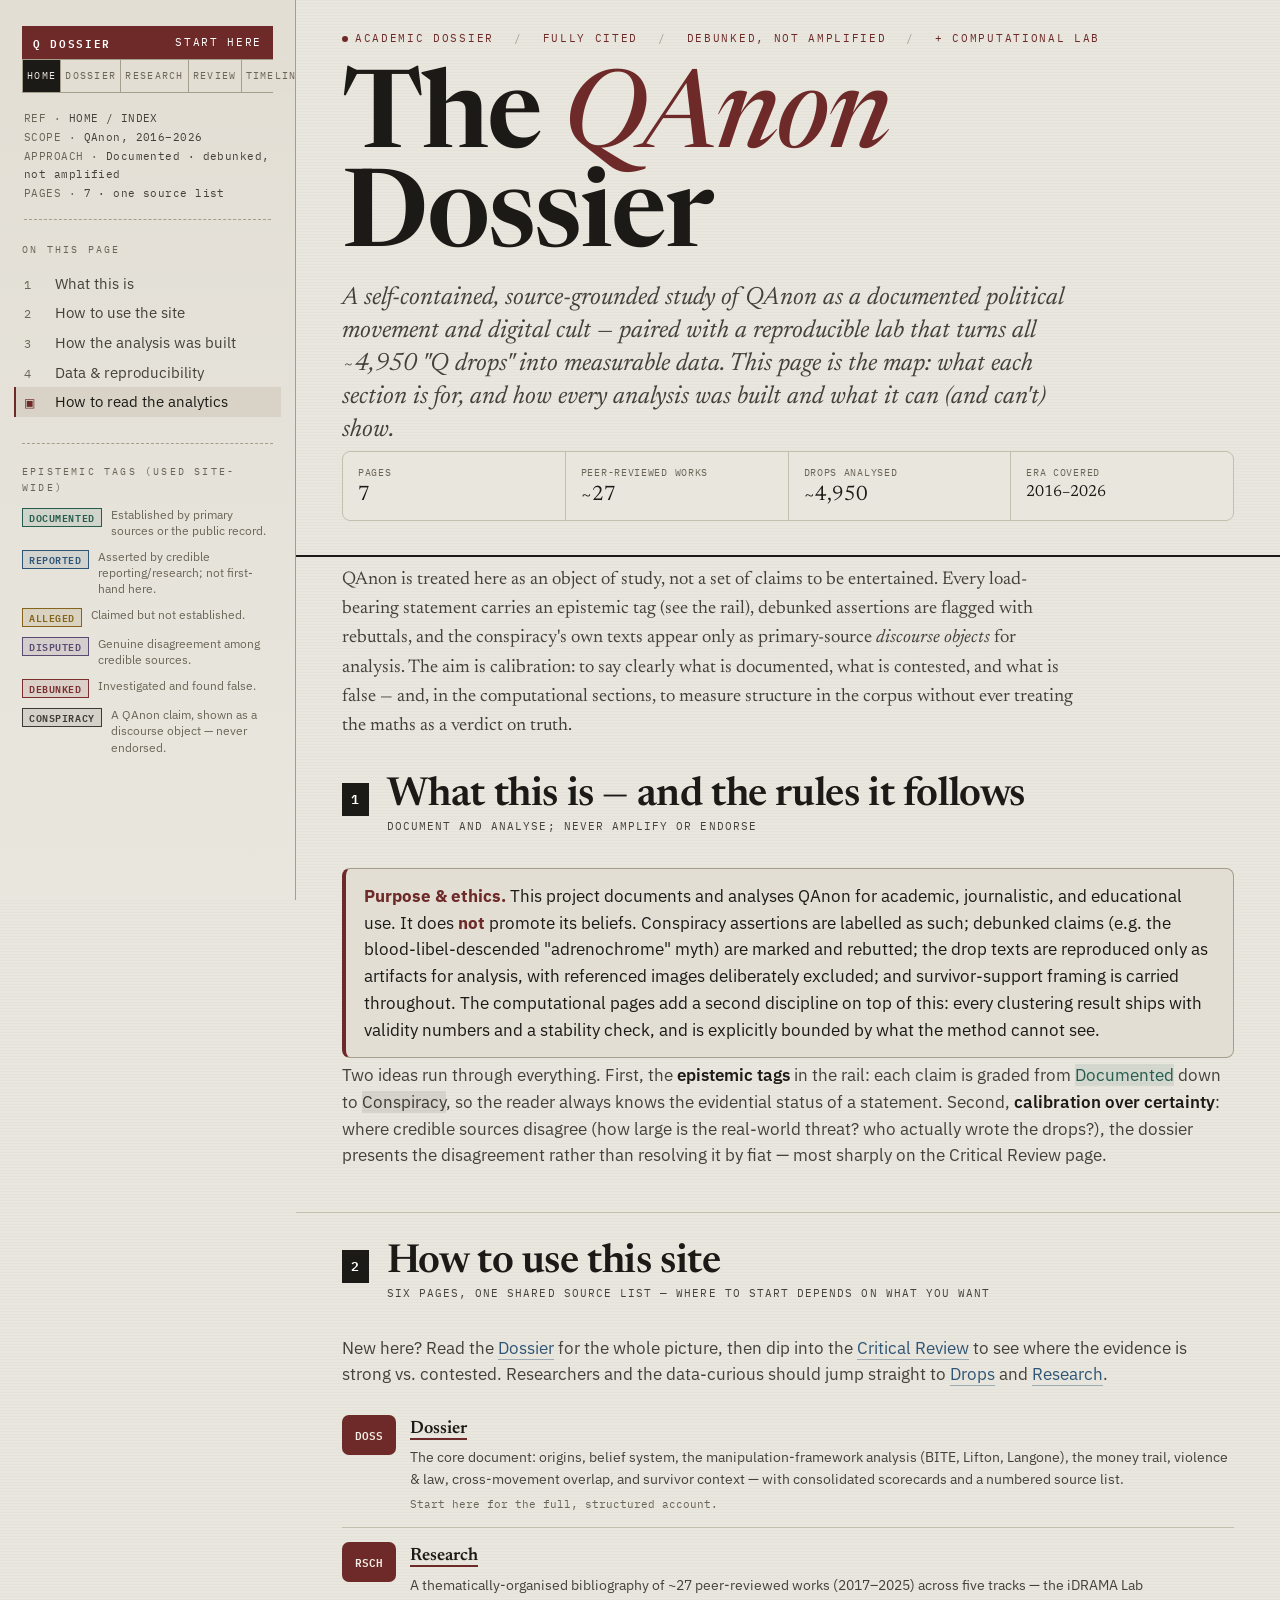
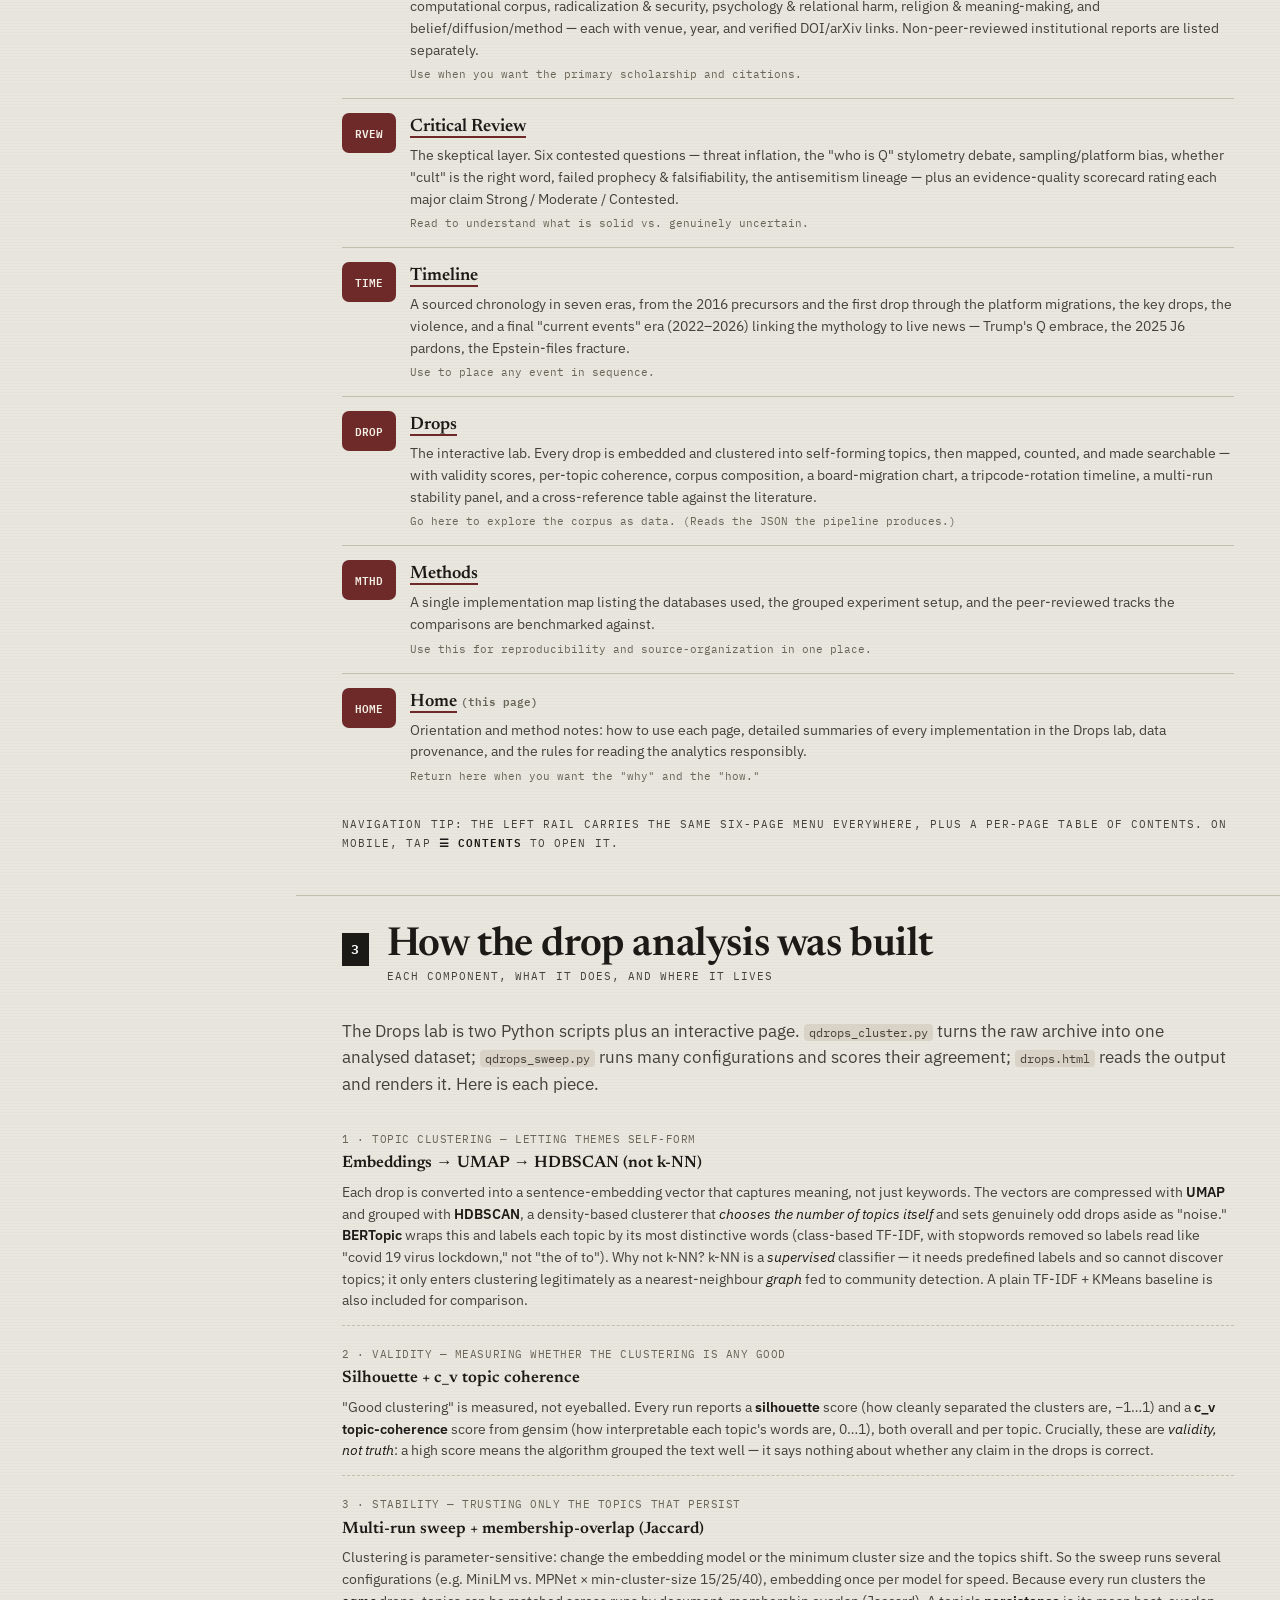
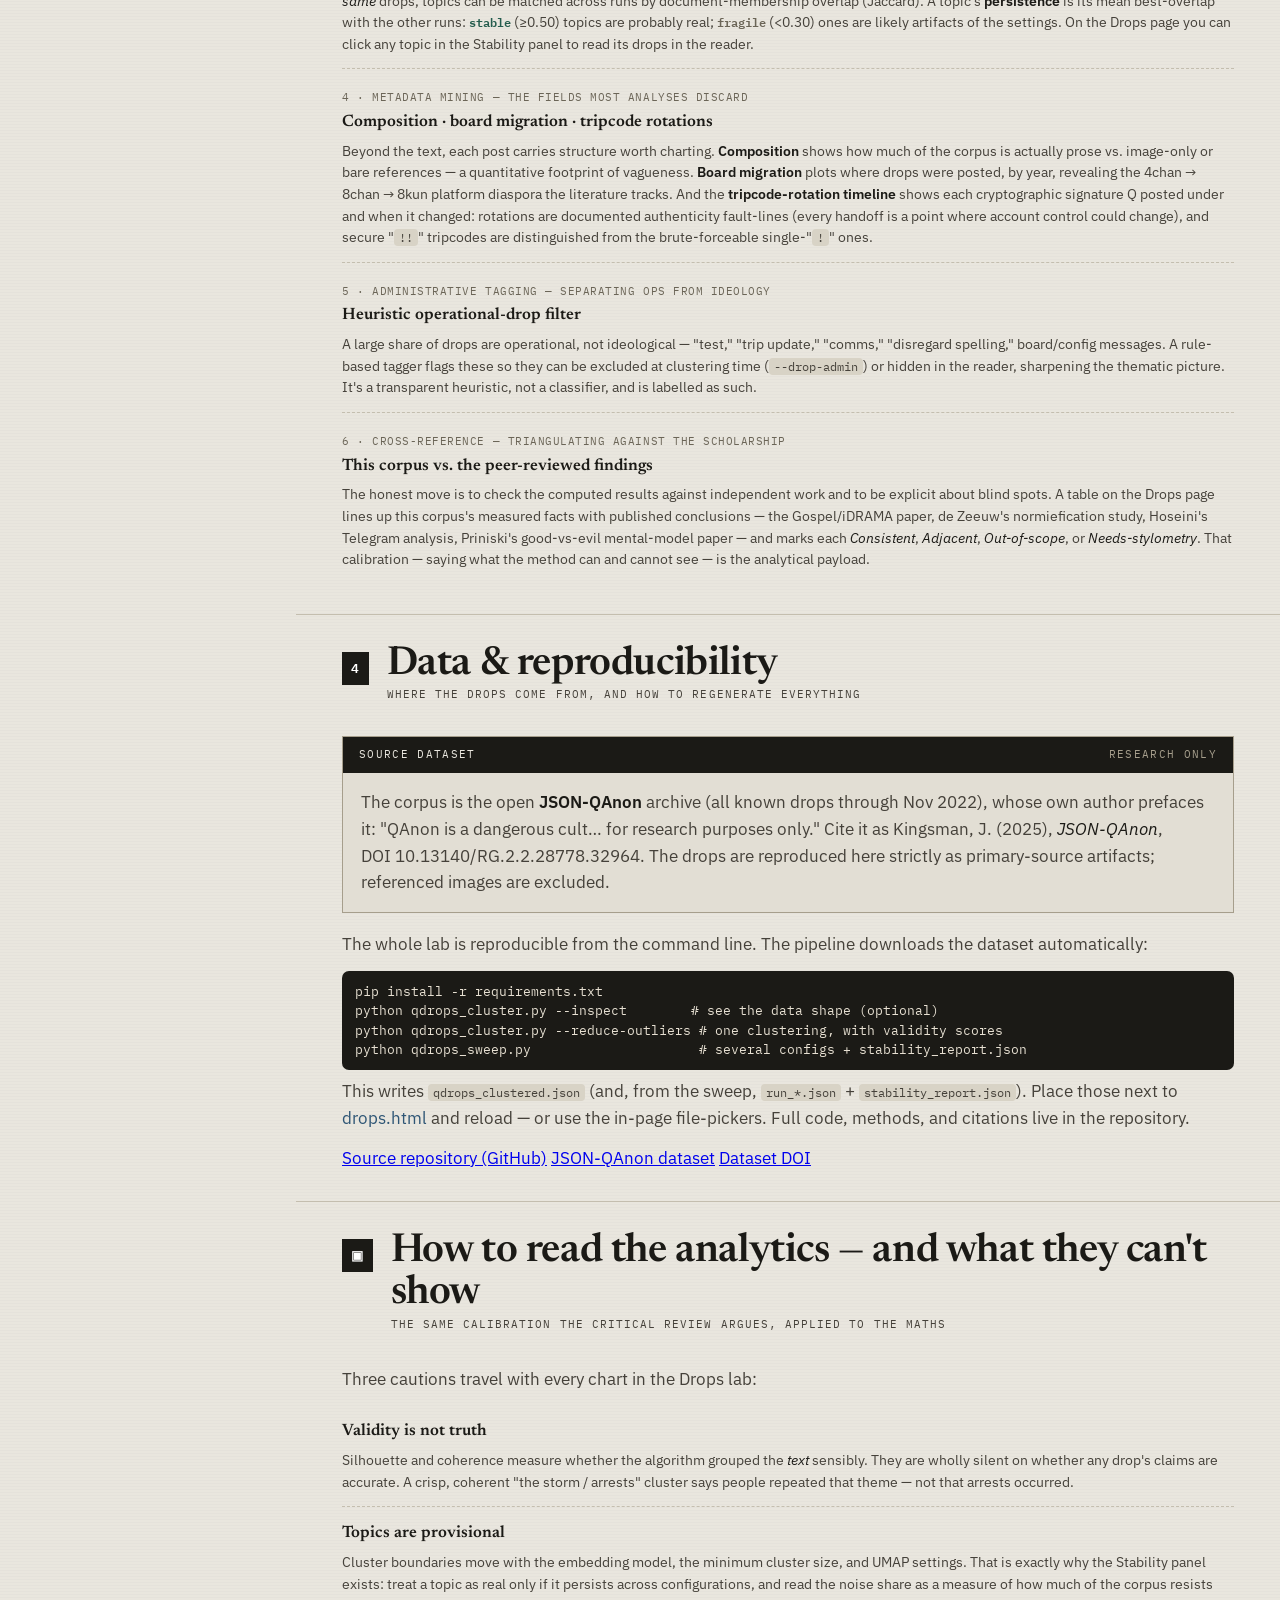
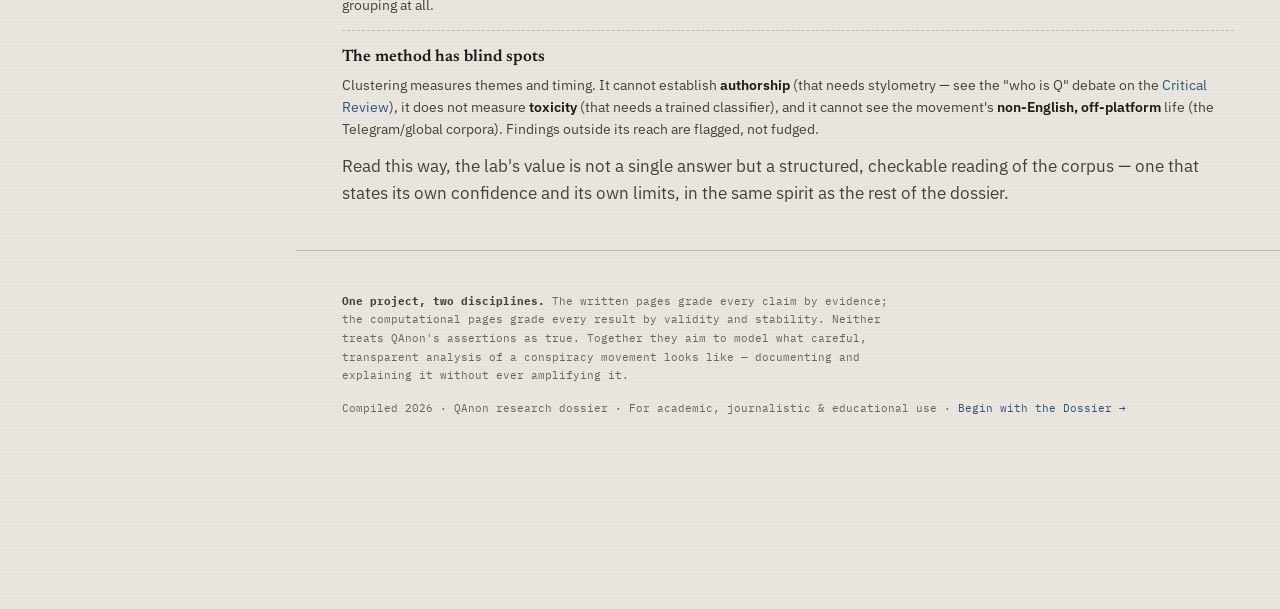
==== commit 37195d92: "Add methods page and strengthen drops comparison evidence" ====
--- a/index.html
+++ b/index.html
@@ -53,12 +53,13 @@
         <a href="review.html">Review</a>
         <a href="timeline.html">Timeline</a>
         <a href="drops.html">Drops</a>
+        <a href="methods.html">Methods</a>
       </nav>
       <div class="reffile">
         REF · <span>HOME / INDEX</span><br>
         SCOPE · <span>QAnon, 2016–2026</span><br>
         APPROACH · <span>Documented · debunked, not amplified</span><br>
-        PAGES · <span>6 · one source list</span>
+        PAGES · <span>7 · one source list</span>
       </div>
 
       <p class="railhead">On this page</p>
@@ -94,7 +95,7 @@
       <h1 class="title">The <span class="q">QAnon</span> Dossier</h1>
       <p class="subtitle">A self-contained, source-grounded study of QAnon as a documented political movement and digital cult — paired with a reproducible lab that turns all ~4,950 "Q drops" into measurable data. This page is the map: what each section is for, and how every analysis was built and what it can (and can't) show.</p>
       <div class="hero-stats">
-        <div><div class="k">Pages</div><div class="v">6</div></div>
+        <div><div class="k">Pages</div><div class="v">7</div></div>
         <div><div class="k">Peer-reviewed works</div><div class="v">~27</div></div>
         <div><div class="k">Drops analysed</div><div class="v">~4,950</div></div>
         <div><div class="k">Era covered</div><div class="v" style="font-size:16px">2016–2026</div></div>
@@ -150,6 +151,11 @@
             <h3><a href="drops.html">Drops</a></h3>
             <p>The interactive lab. Every drop is embedded and clustered into self-forming topics, then mapped, counted, and made searchable — with validity scores, per-topic coherence, corpus composition, a board-migration chart, a tripcode-rotation timeline, a multi-run stability panel, and a cross-reference table against the literature.</p>
             <div class="when">Go here to explore the corpus as data. (Reads the JSON the pipeline produces.)</div>
+          </div></li>
+          <li><div class="ic">MTHD</div><div>
+            <h3><a href="methods.html">Methods</a></h3>
+            <p>A single implementation map listing the databases used, the grouped experiment setup, and the peer-reviewed tracks the comparisons are benchmarked against.</p>
+            <div class="when">Use this for reproducibility and source-organization in one place.</div>
           </div></li>
           <li><div class="ic">HOME</div><div>
             <h3><a href="index.html">Home</a> <span style="font-family:var(--mono);font-size:11px;color:var(--ink-3)">(this page)</span></h3>
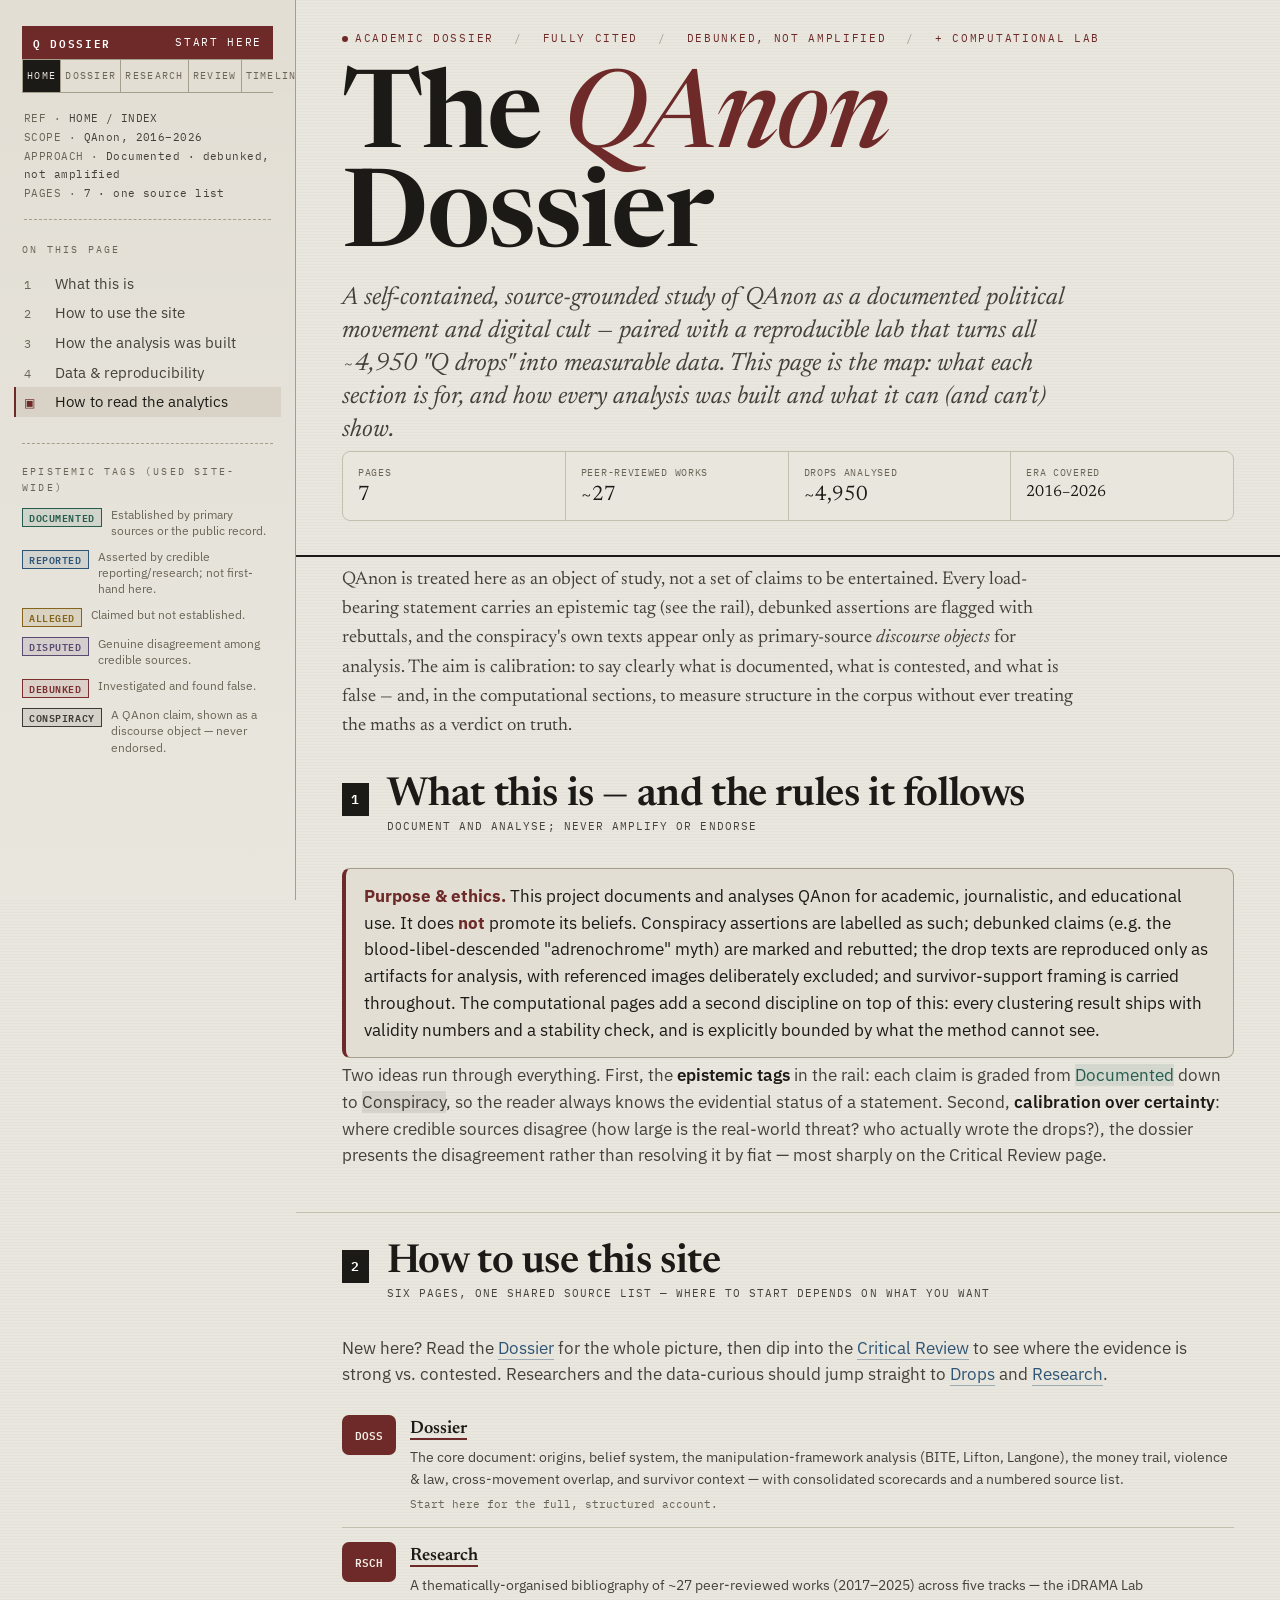
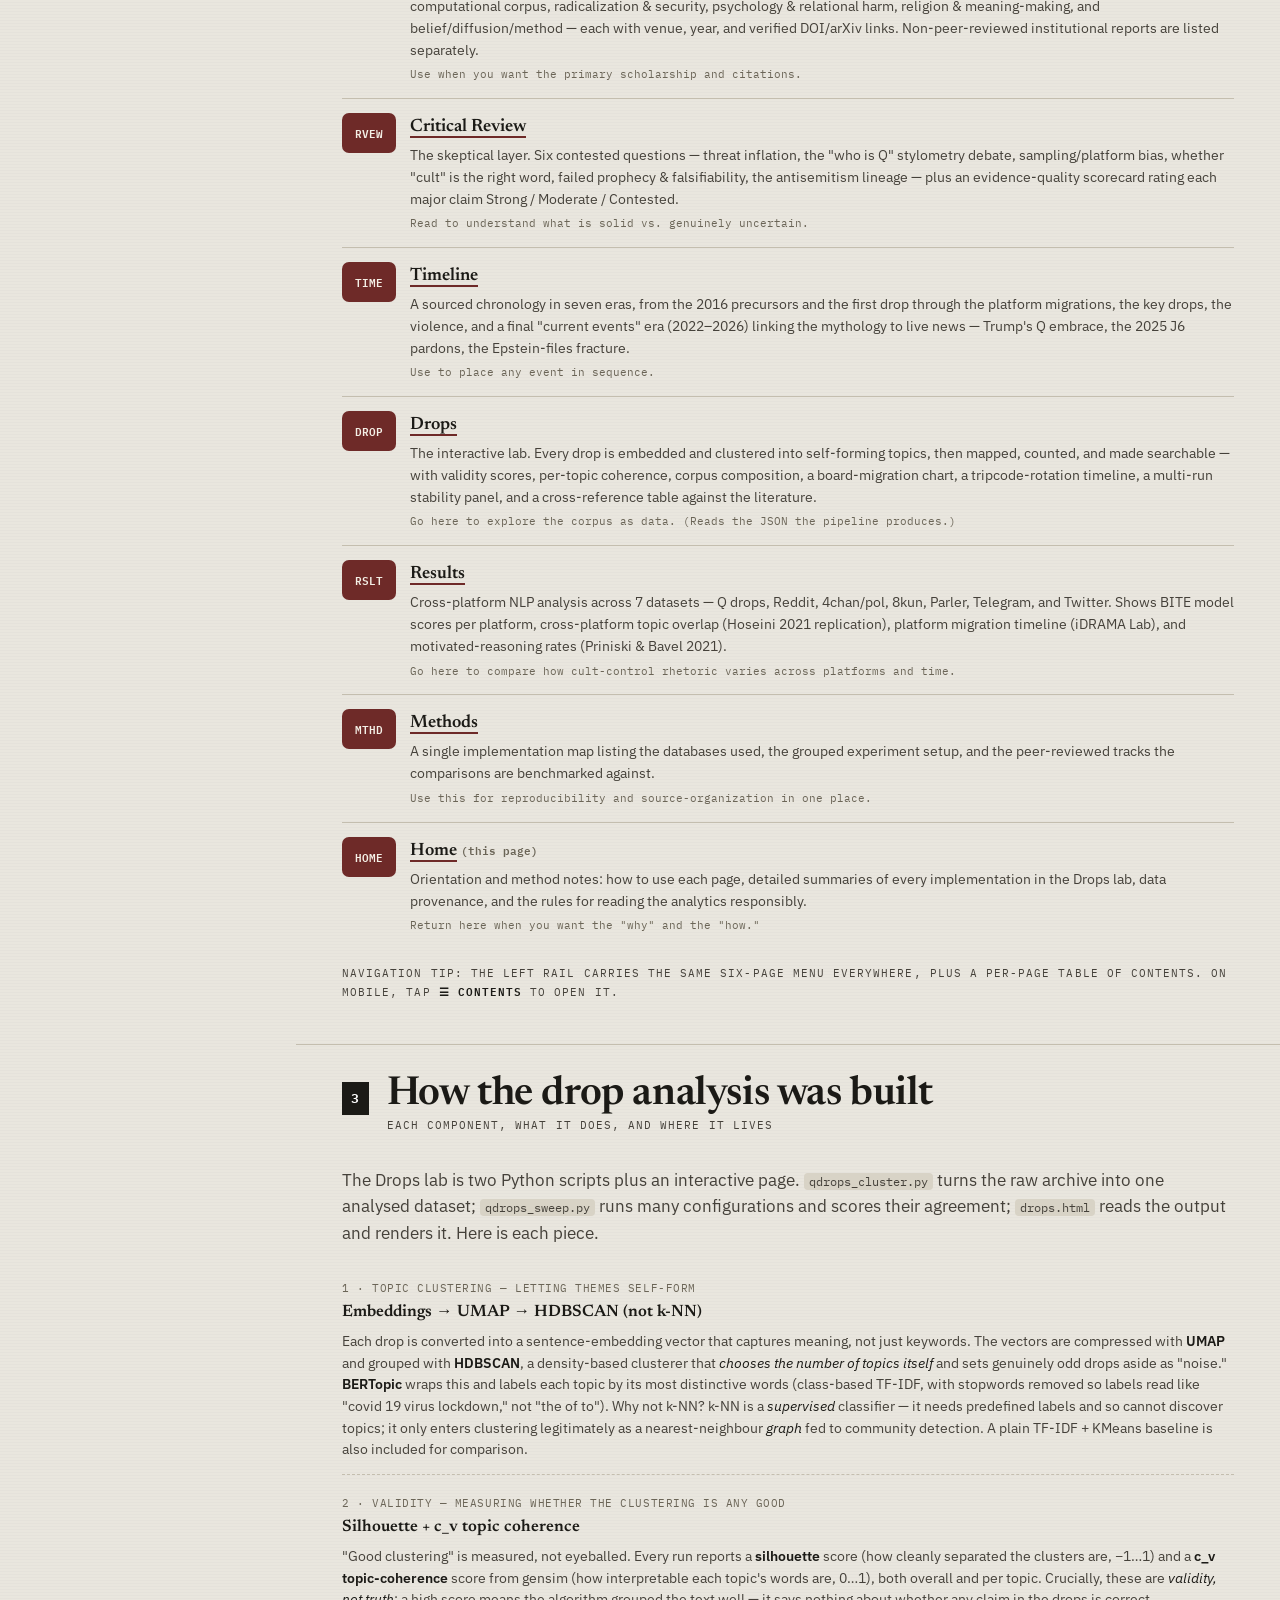
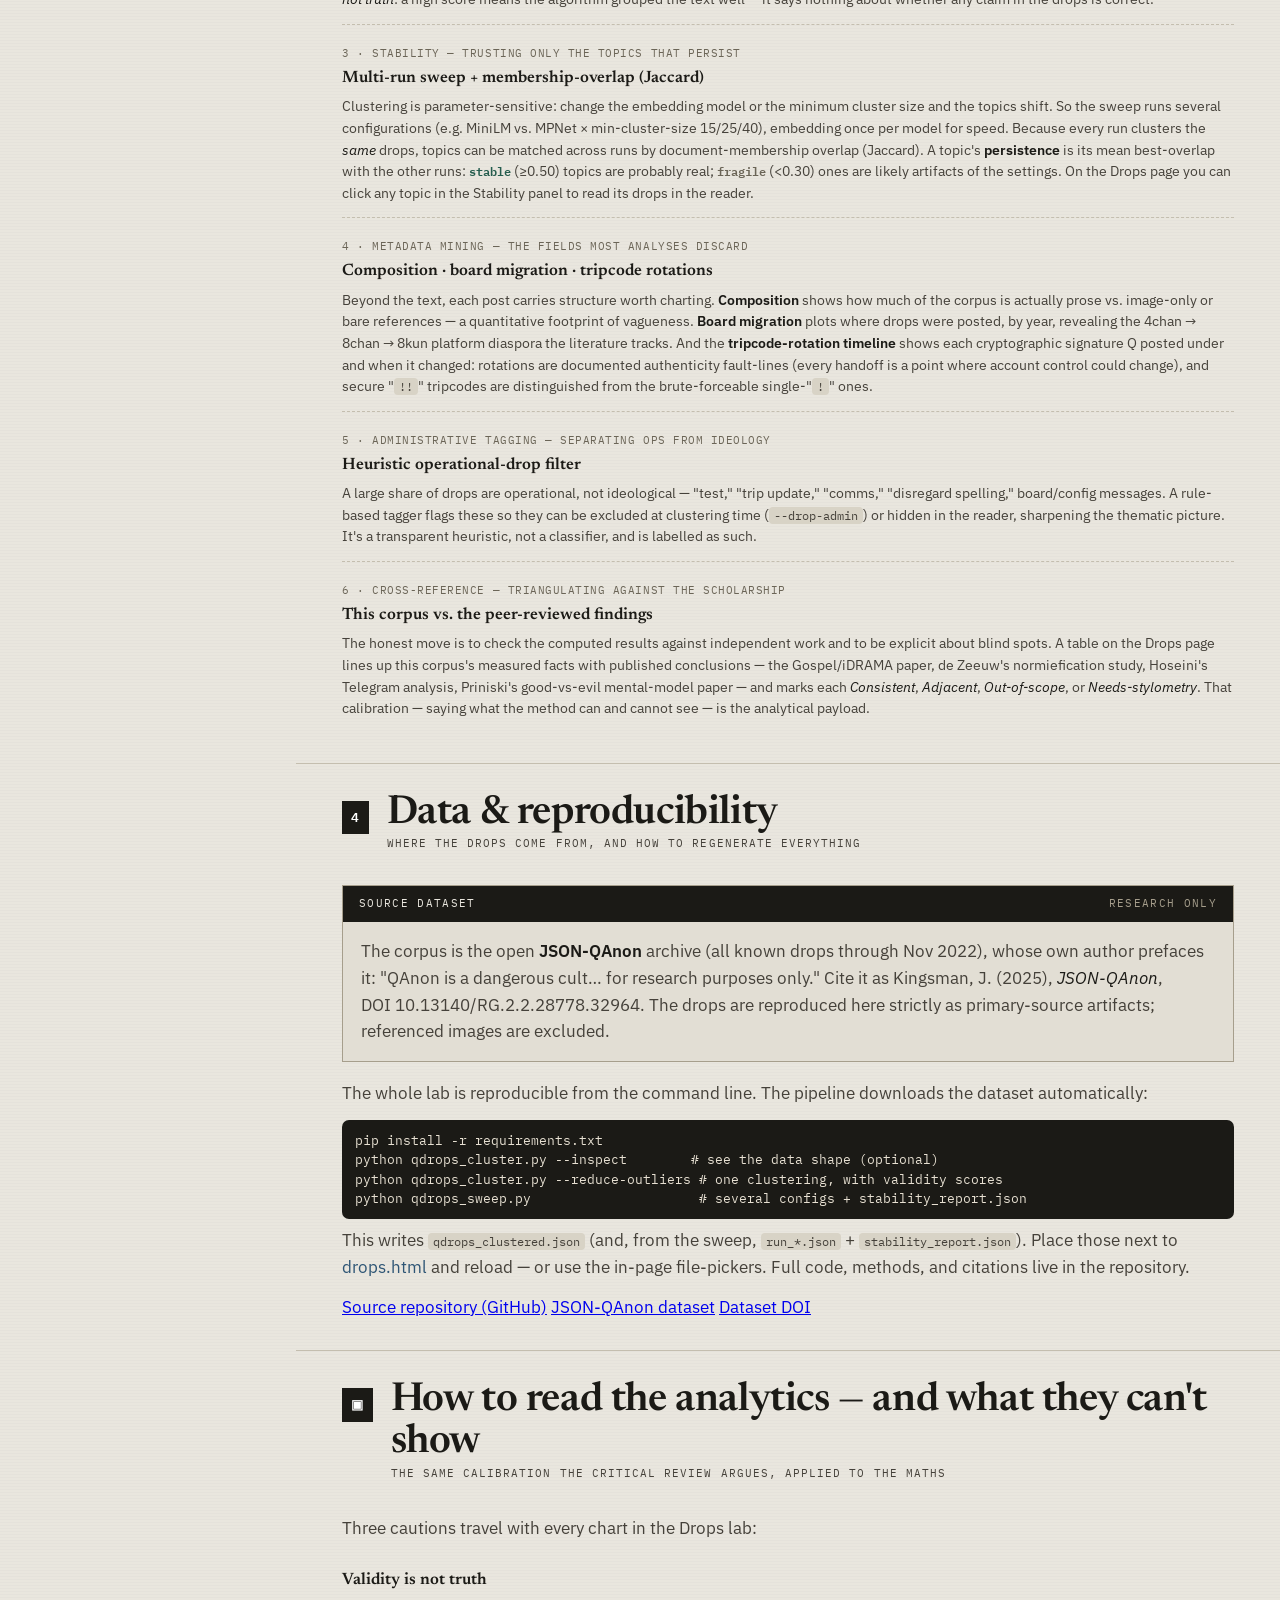
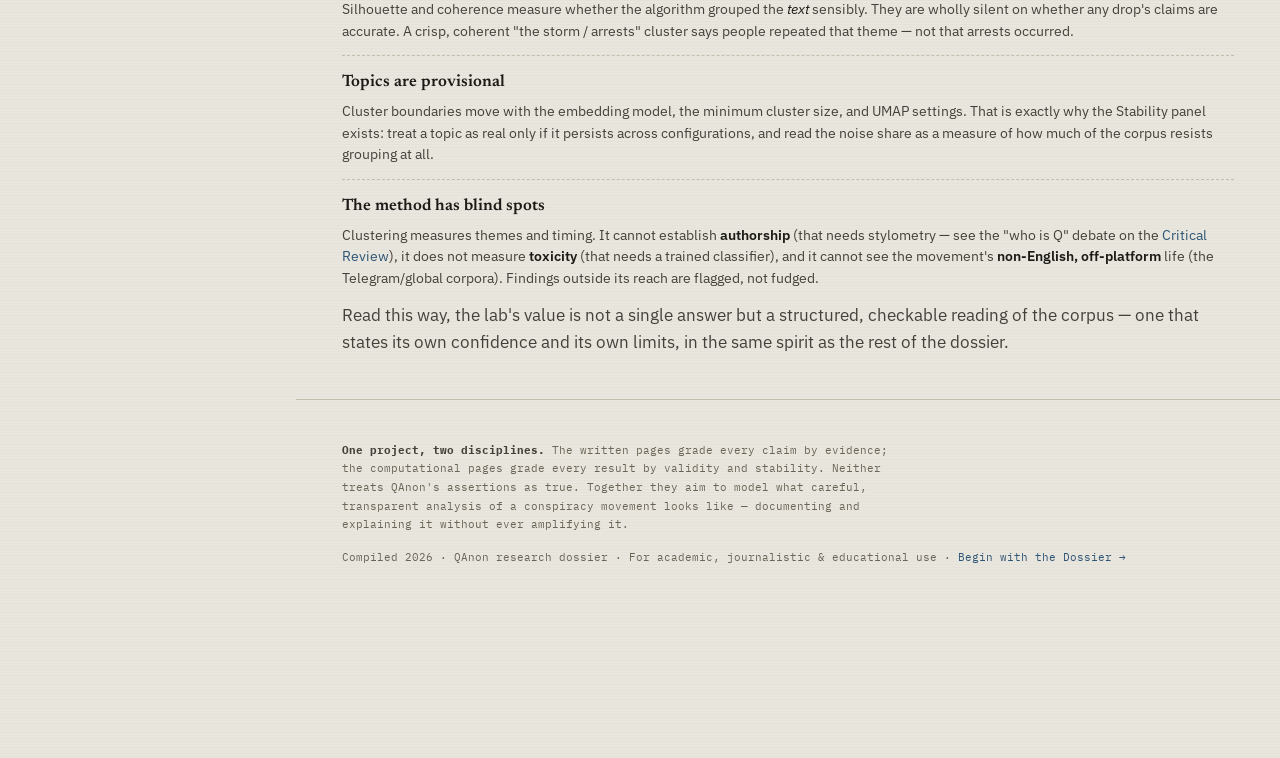
==== commit 5bf10012: "feat: multi-dataset analysis pipeline + results dashboard - Add 7-dataset corpus catalog (Q drops, R" ====
--- a/index.html
+++ b/index.html
@@ -53,6 +53,7 @@
         <a href="review.html">Review</a>
         <a href="timeline.html">Timeline</a>
         <a href="drops.html">Drops</a>
+        <a href="results.html">Results</a>
         <a href="methods.html">Methods</a>
       </nav>
       <div class="reffile">
@@ -151,6 +152,11 @@
             <h3><a href="drops.html">Drops</a></h3>
             <p>The interactive lab. Every drop is embedded and clustered into self-forming topics, then mapped, counted, and made searchable — with validity scores, per-topic coherence, corpus composition, a board-migration chart, a tripcode-rotation timeline, a multi-run stability panel, and a cross-reference table against the literature.</p>
             <div class="when">Go here to explore the corpus as data. (Reads the JSON the pipeline produces.)</div>
+          </div></li>
+          <li><div class="ic">RSLT</div><div>
+            <h3><a href="results.html">Results</a></h3>
+            <p>Cross-platform NLP analysis across 7 datasets &mdash; Q drops, Reddit, 4chan/pol, 8kun, Parler, Telegram, and Twitter. Shows BITE model scores per platform, cross-platform topic overlap (Hoseini 2021 replication), platform migration timeline (iDRAMA Lab), and motivated-reasoning rates (Priniski &amp; Bavel 2021).</p>
+            <div class="when">Go here to compare how cult-control rhetoric varies across platforms and time.</div>
           </div></li>
           <li><div class="ic">MTHD</div><div>
             <h3><a href="methods.html">Methods</a></h3>
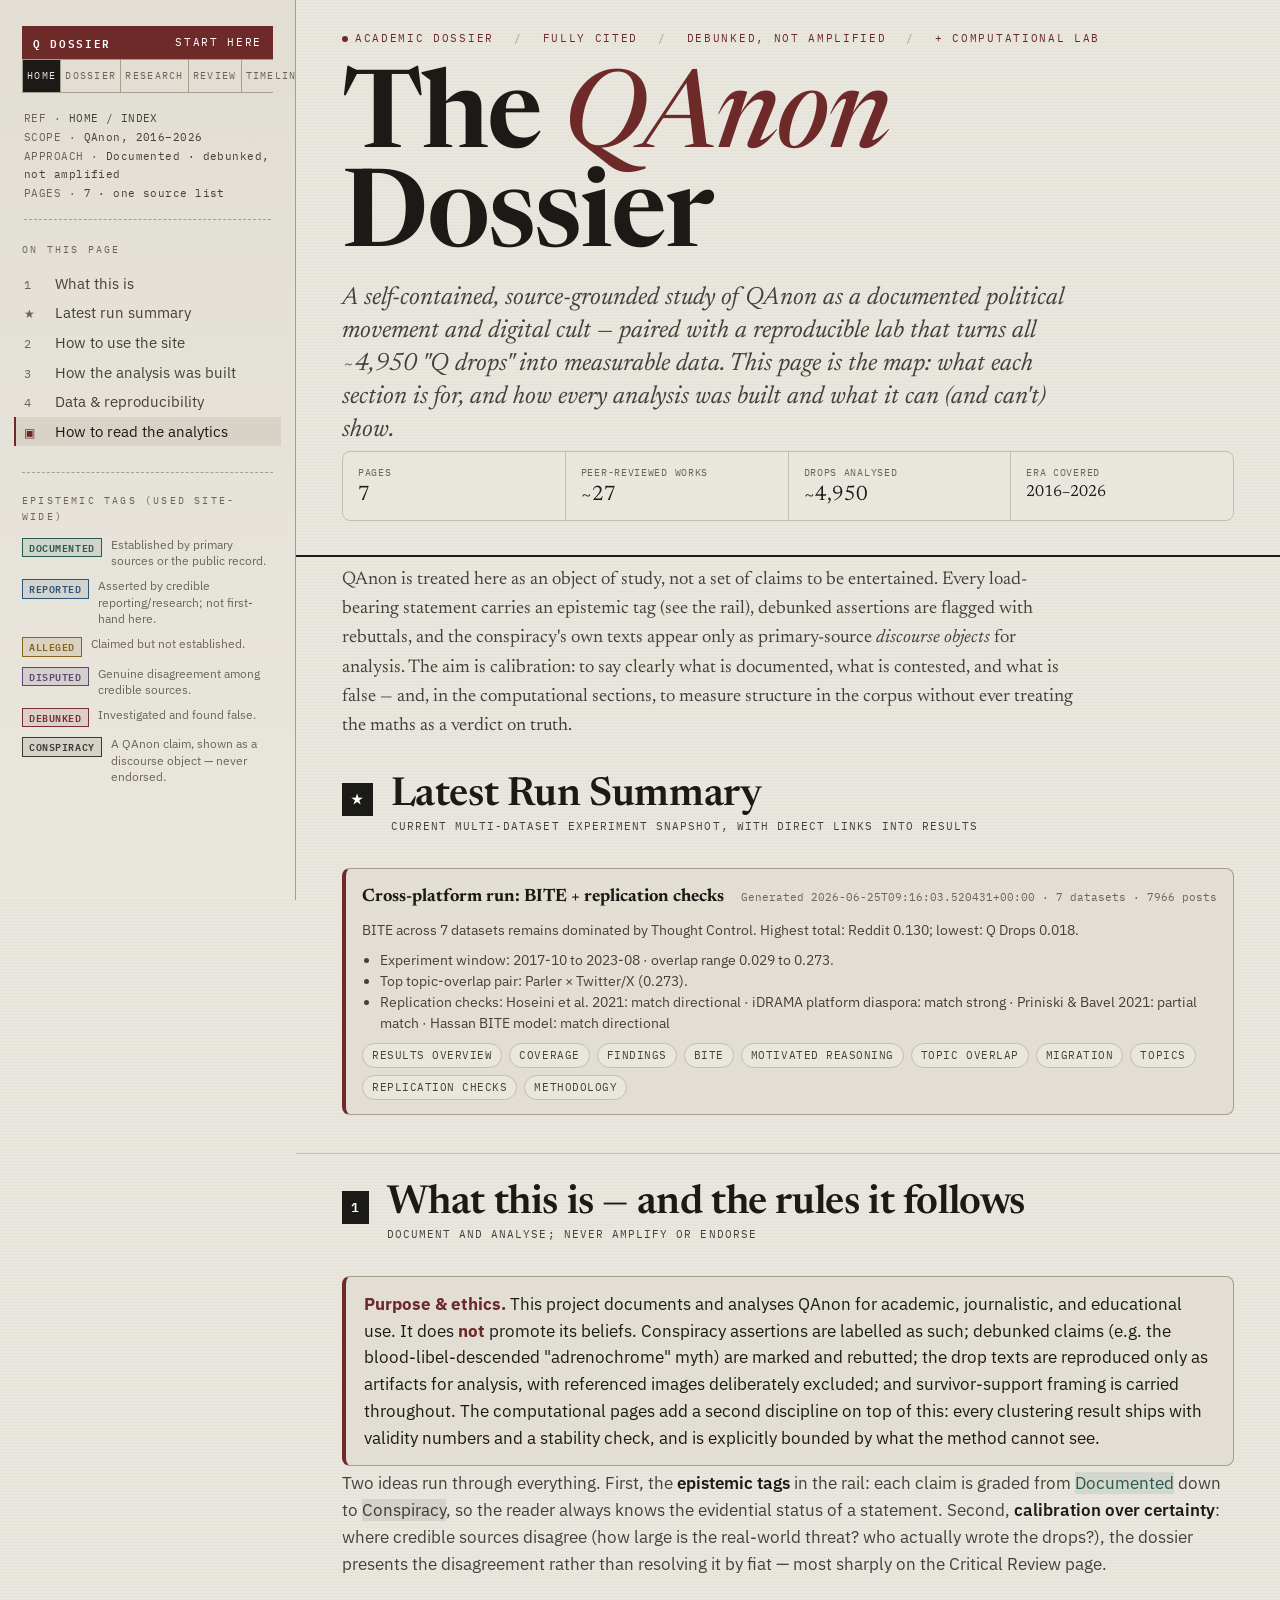
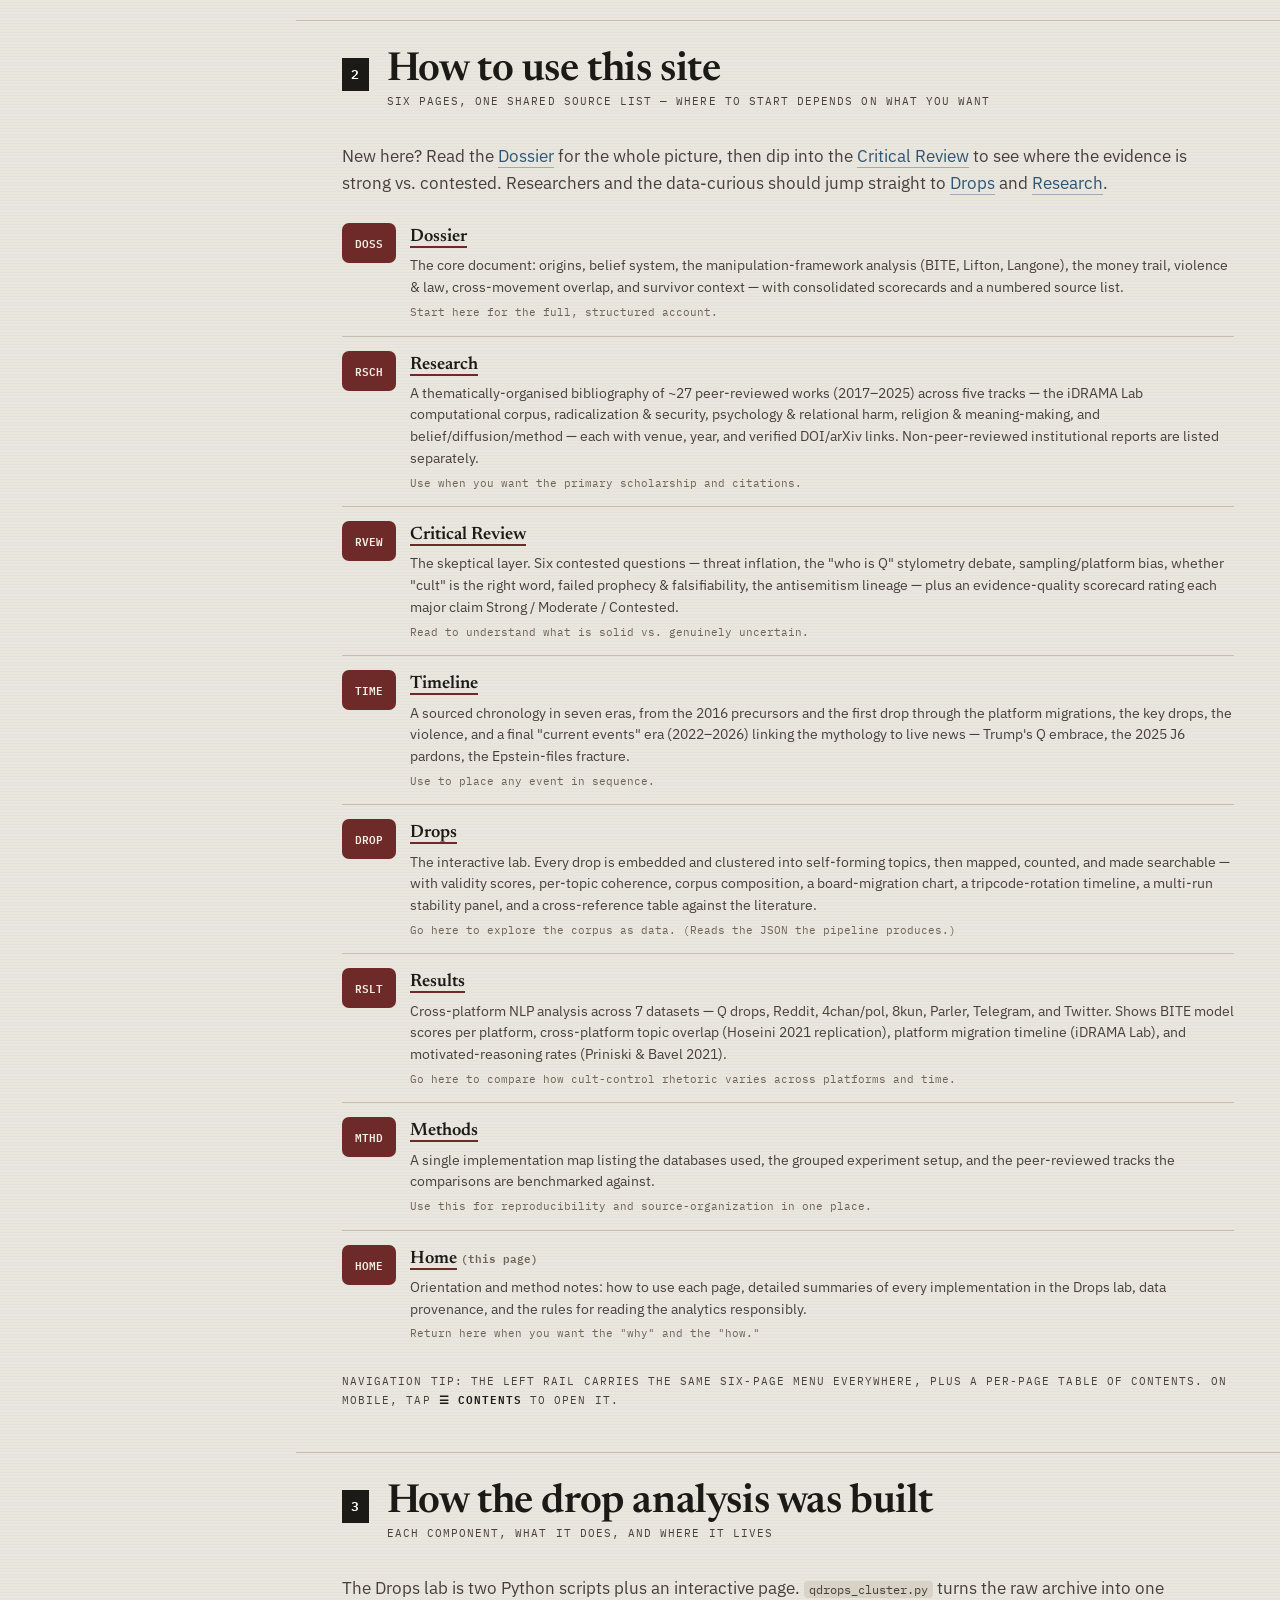
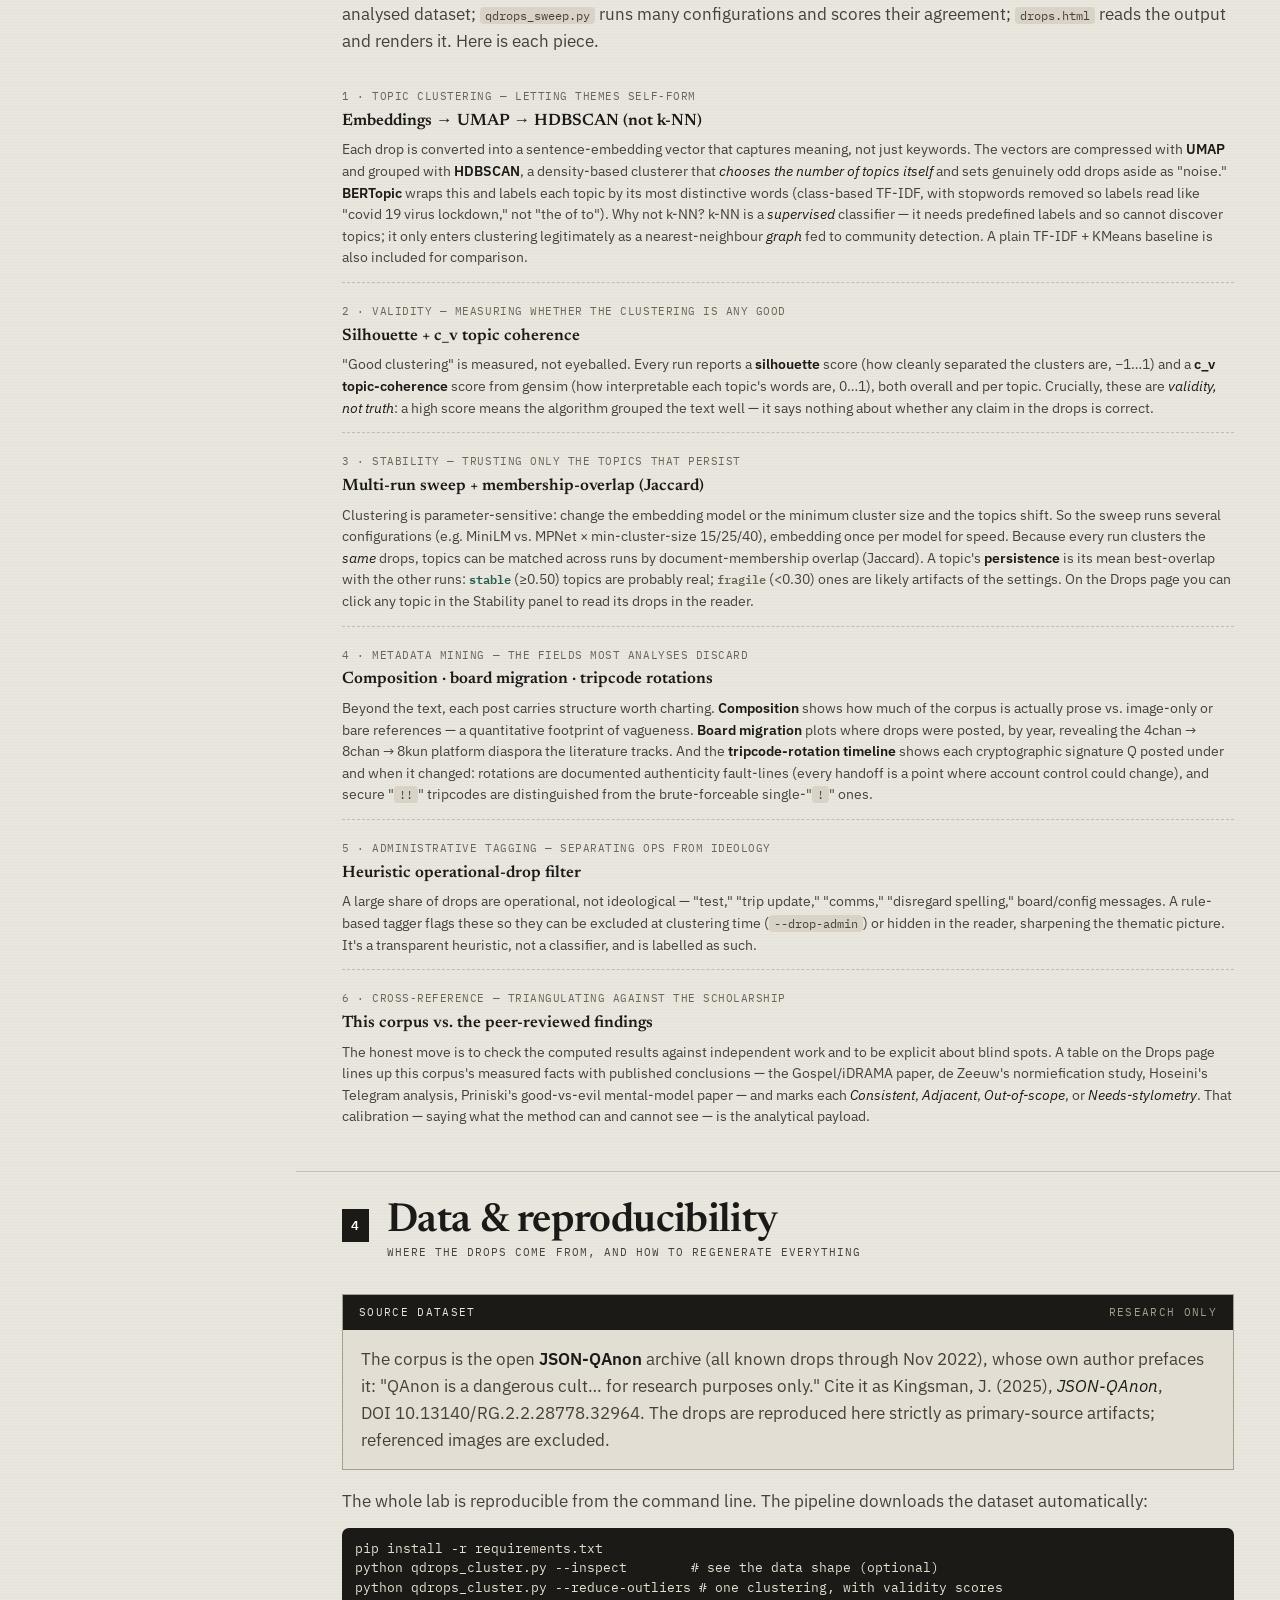
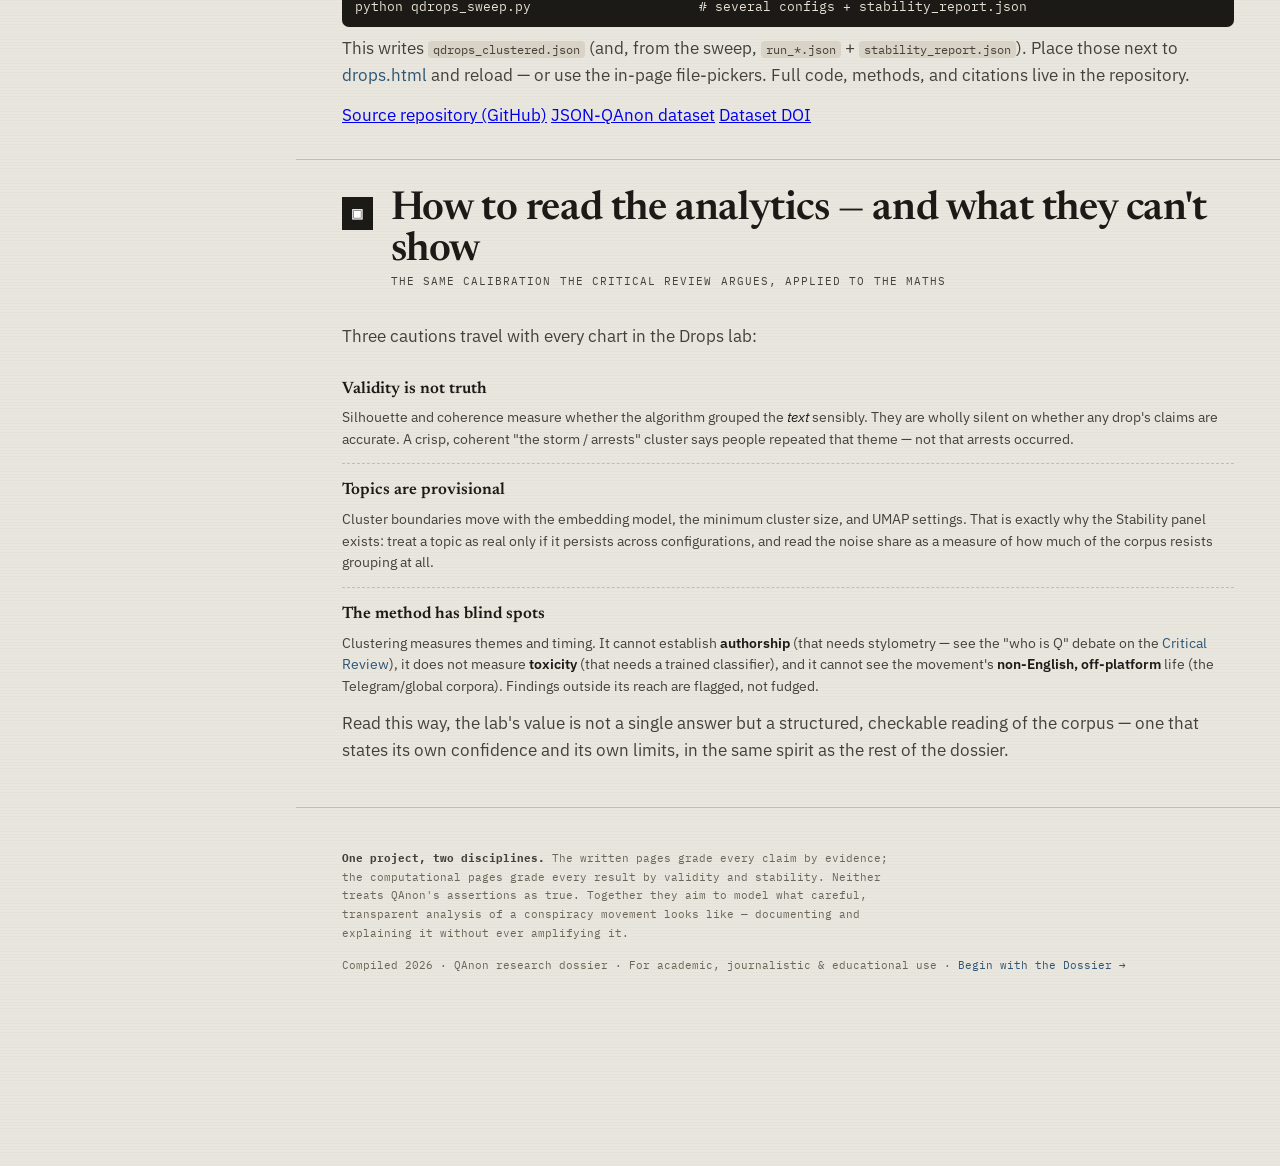
==== commit c0a6d6a7: "Add latest run summary block with deep links to results sections" ====
--- a/index.html
+++ b/index.html
@@ -33,6 +33,15 @@
   .imp .tag{font-family:var(--mono);font-size:10.5px;color:var(--ink-3);text-transform:uppercase;letter-spacing:.05em}
   .imp p{margin:5px 0 0;color:var(--ink-2);font-size:13.5px;line-height:1.6}
   .imp code{font-family:var(--mono);font-size:12px;background:var(--paper-3);padding:1px 5px;border-radius:4px}
+  .latest{border:1px solid var(--rule-2);border-left:4px solid var(--accent);background:var(--paper-2);border-radius:8px;padding:14px 16px;margin:0 0 8px}
+  .latest .hd{display:flex;justify-content:space-between;gap:10px;align-items:baseline;flex-wrap:wrap}
+  .latest .hd b{font-family:var(--serif);font-size:18px;color:var(--ink)}
+  .latest .meta{font-family:var(--mono);font-size:11px;color:var(--ink-3)}
+  .latest p{margin:8px 0 0;color:var(--ink-2);font-size:14px;line-height:1.55}
+  .latest ul{margin:8px 0 0;padding-left:18px;color:var(--ink-2);font-size:13.5px;line-height:1.55}
+  .latest-links{display:flex;flex-wrap:wrap;gap:7px;margin-top:10px}
+  .latest-links a{font-family:var(--mono);font-size:10.5px;letter-spacing:.05em;text-transform:uppercase;text-decoration:none;color:var(--ink-2);border:1px solid var(--rule);border-radius:20px;padding:3px 9px;background:var(--paper)}
+  .latest-links a:hover{background:var(--paper-3);color:var(--ink)}
   @media(max-width:680px){ .hero-stats{grid-template-columns:repeat(2,1fr)} .guide li{grid-template-columns:40px 1fr;gap:10px} }
 </style>
 </head>
@@ -66,6 +75,7 @@
       <p class="railhead">On this page</p>
       <nav class="toc" id="toc">
         <a href="#start"><span class="n">1</span><span>What this is</span></a>
+        <a href="#latest-run"><span class="n">★</span><span>Latest run summary</span></a>
         <a href="#use"><span class="n">2</span><span>How to use the site</span></a>
         <a href="#toolkit"><span class="n">3</span><span>How the analysis was built</span></a>
         <a href="#data"><span class="n">4</span><span>Data &amp; reproducibility</span></a>
@@ -107,8 +117,39 @@
       <p class="lede">QAnon is treated here as an object of study, not a set of claims to be entertained. Every load-bearing statement carries an epistemic tag (see the rail), debunked assertions are flagged with rebuttals, and the conspiracy's own texts appear only as primary-source <em>discourse objects</em> for analysis. The aim is calibration: to say clearly what is documented, what is contested, and what is false — and, in the computational sections, to measure structure in the corpus without ever treating the maths as a verdict on truth.</p>
     </div>
 
+    <section class="dz" id="latest-run" style="border-top:none">
+      <div class="sechd"><div class="secno">★</div>
+        <div><h2 class="sech">Latest Run Summary</h2>
+        <p class="sectag">Current multi-dataset experiment snapshot, with direct links into Results</p></div></div>
+      <div class="secbody">
+        <div class="latest">
+          <div class="hd">
+            <b>Cross-platform run: BITE + replication checks</b>
+            <span class="meta" id="latest-meta">Loading compare_results.json…</span>
+          </div>
+          <p id="latest-summary">This block summarizes the most recent completed run and links directly to each analytical section in the Results page.</p>
+          <ul id="latest-bullets">
+            <li>BITE: loading dominant dimension and top/lowest platform totals.</li>
+            <li>Replications: loading Hoseini, iDRAMA, Priniski &amp; Bavel, and Hassan status.</li>
+          </ul>
+          <div class="latest-links">
+            <a href="results.html#overview">Results overview</a>
+            <a href="results.html#coverage">Coverage</a>
+            <a href="results.html#findings">Findings</a>
+            <a href="results.html#bite">BITE</a>
+            <a href="results.html#reasoning">Motivated reasoning</a>
+            <a href="results.html#overlap">Topic overlap</a>
+            <a href="results.html#migration">Migration</a>
+            <a href="results.html#topics">Topics</a>
+            <a href="results.html#replication">Replication checks</a>
+            <a href="results.html#methodology">Methodology</a>
+          </div>
+        </div>
+      </div>
+    </section>
+
     <!-- ===================== WHAT THIS IS ===================== -->
-    <section class="dz" id="start" style="border-top:none">
+    <section class="dz" id="start">
       <div class="sechd"><div class="secno">1</div>
         <div><h2 class="sech">What this is — and the rules it follows</h2>
         <p class="sectag">Document and analyse; never amplify or endorse</p></div></div>
@@ -264,5 +305,54 @@
 </div>
 
 <script src="assets/app.js"></script>
+<script>
+(() => {
+  const DS = {
+    qdrops: 'Q Drops',
+    reddit_qanon: 'Reddit',
+    '4chan_pol': '4chan /pol/',
+    '8kun_qresearch': '8kun /qresearch/',
+    parler: 'Parler',
+    telegram: 'Telegram',
+    twitter: 'Twitter/X'
+  };
+
+  function text(id, value){
+    const el = document.getElementById(id);
+    if(el) el.textContent = value;
+  }
+
+  fetch('compare_results.json')
+    .then(r => {
+      if(!r.ok) throw new Error('HTTP '+r.status);
+      return r.json();
+    })
+    .then(data => {
+      const stats = data.overview_stats || {};
+      const bite = data.bite_table || [];
+      const high = bite[0] || {};
+      const low  = bite[bite.length - 1] || {};
+      const topPair = (data.topic_overlap || [])[0] || {};
+      const rep = (data.replication_summary && data.replication_summary.experiments) || [];
+      const repLine = rep.map(r => `${r.experiment}: ${(r.match_status || 'unknown').replace('_', ' ')}`).join(' · ');
+
+      text('latest-meta', `Generated ${data.generated || '—'} · ${data.n_datasets || 0} datasets · ${stats.total_posts || 0} posts`);
+      text('latest-summary',
+        `BITE across ${data.n_datasets || 0} datasets remains dominated by Thought Control. Highest total: ${DS[high.dataset] || high.dataset || '—'} ${high.total !== undefined ? high.total.toFixed(3) : '—'}; lowest: ${DS[low.dataset] || low.dataset || '—'} ${low.total !== undefined ? low.total.toFixed(3) : '—'}.`
+      );
+
+      const bullets = document.getElementById('latest-bullets');
+      if(!bullets) return;
+      bullets.innerHTML = `
+        <li>Experiment window: ${stats.period_start || '—'} to ${stats.period_end || '—'} · overlap range ${(stats.min_overlap || 0).toFixed(3)} to ${(stats.max_overlap || 0).toFixed(3)}.</li>
+        <li>Top topic-overlap pair: ${DS[topPair.ds_a] || topPair.ds_a || '—'} × ${DS[topPair.ds_b] || topPair.ds_b || '—'} (${topPair.jaccard !== undefined ? topPair.jaccard.toFixed(3) : '—'}).</li>
+        <li>Replication checks: ${repLine || 'Replication summary unavailable.'}</li>`;
+    })
+    .catch(() => {
+      text('latest-meta', 'Unable to load compare_results.json');
+      text('latest-summary', 'Latest run stats are unavailable right now. Open Results for full details once data is regenerated.');
+    });
+})();
+</script>
 </body>
 </html>
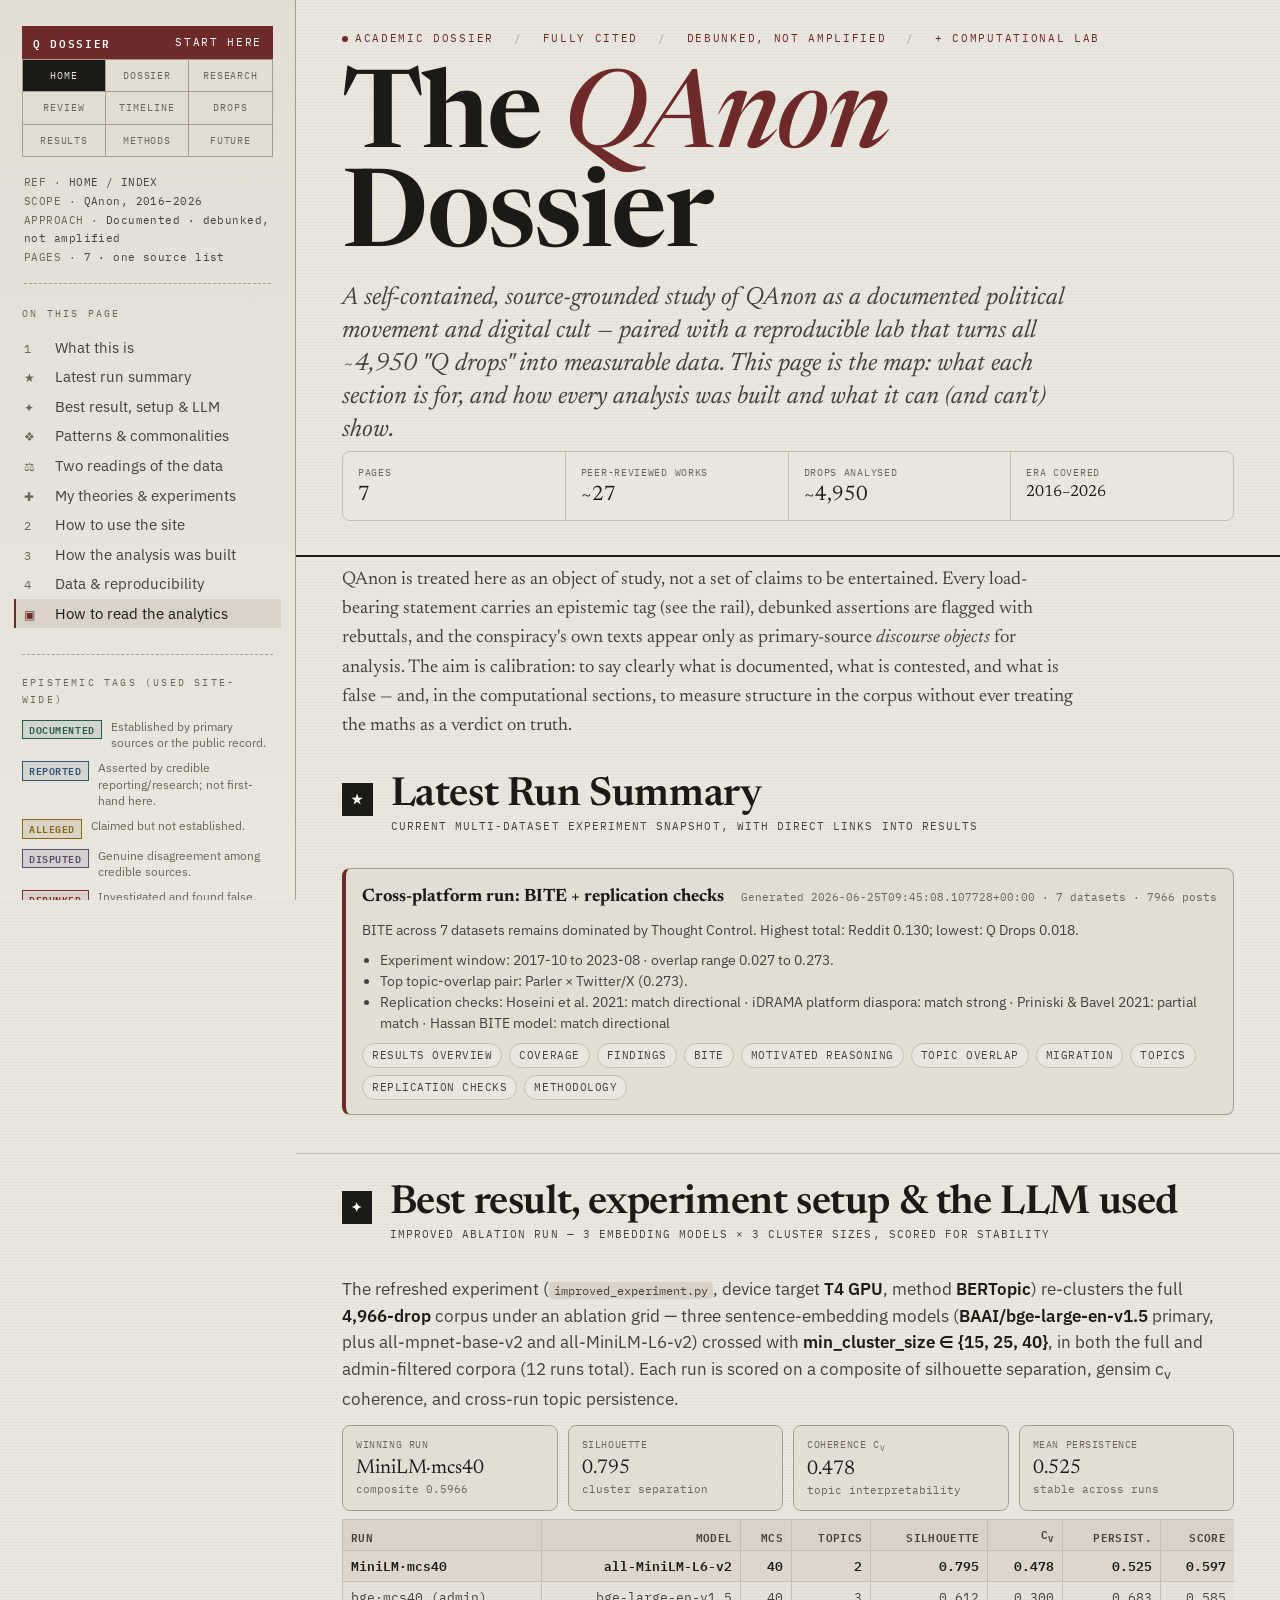
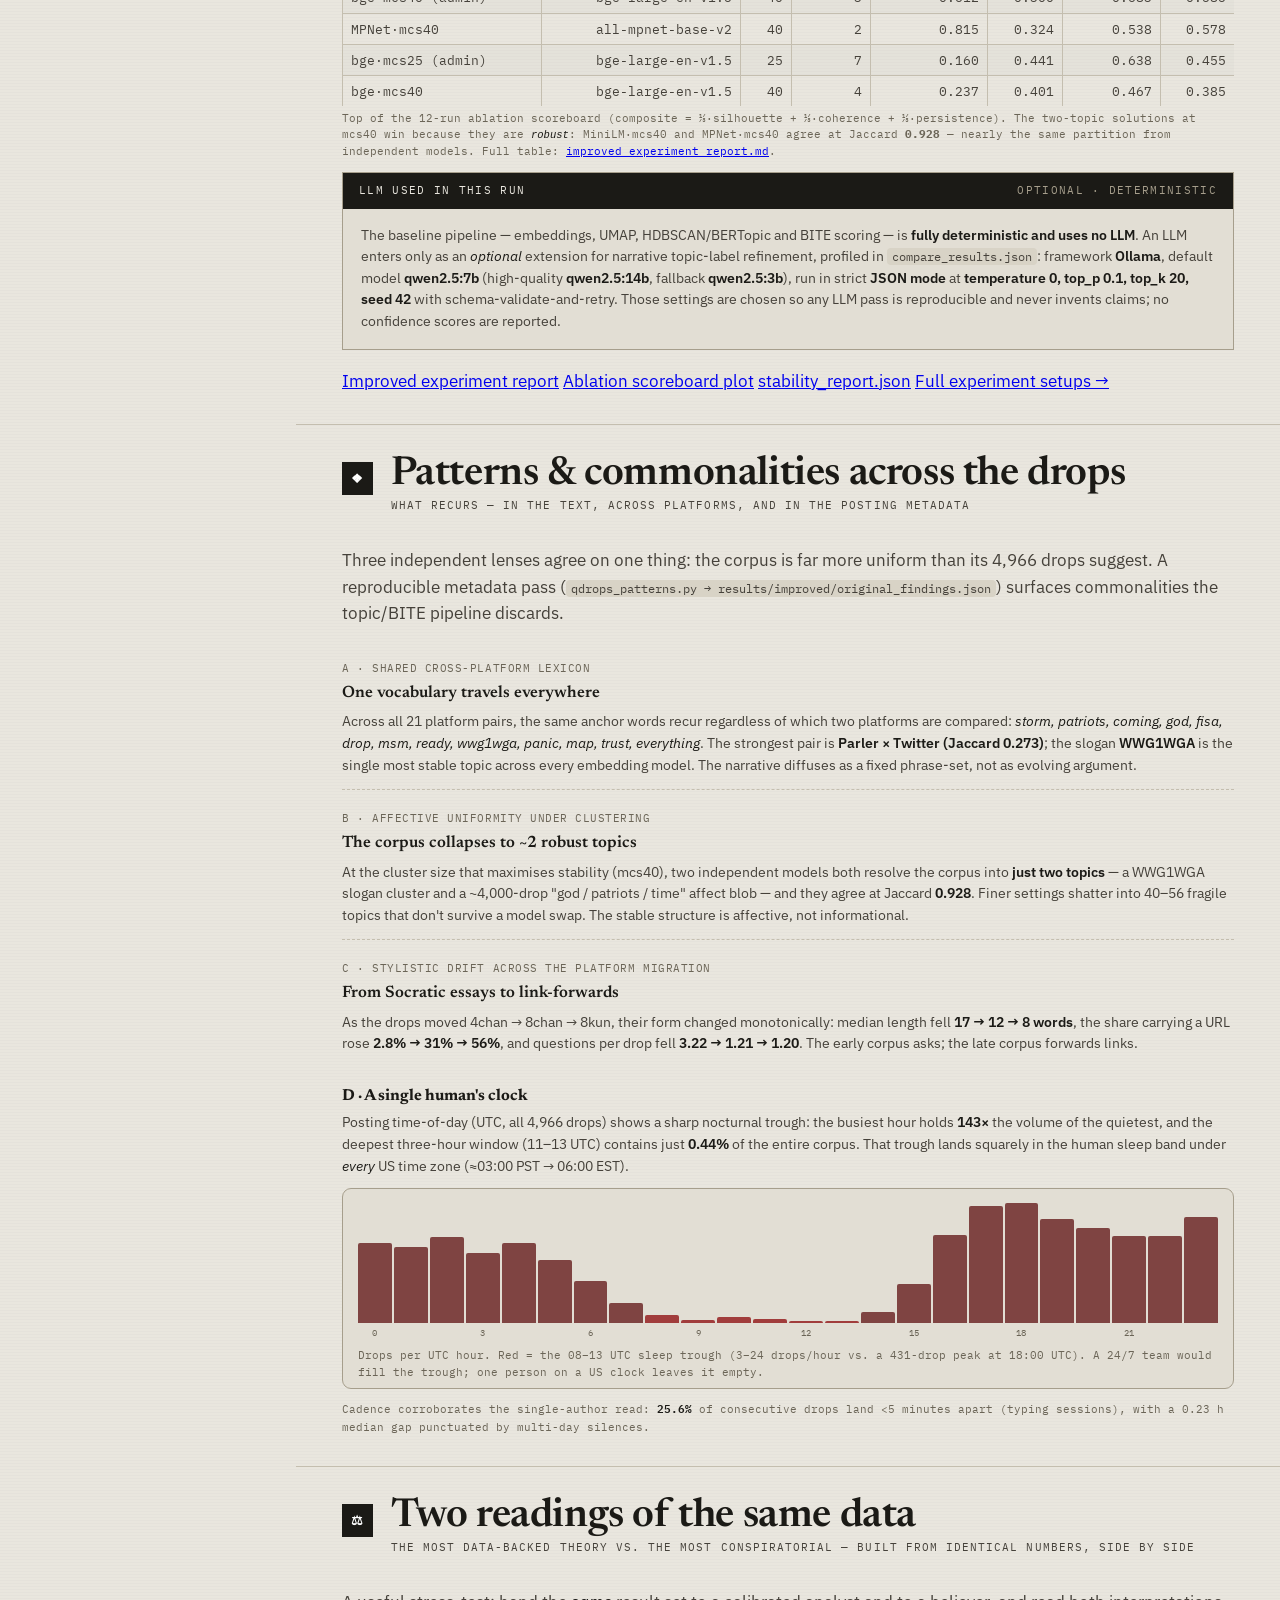
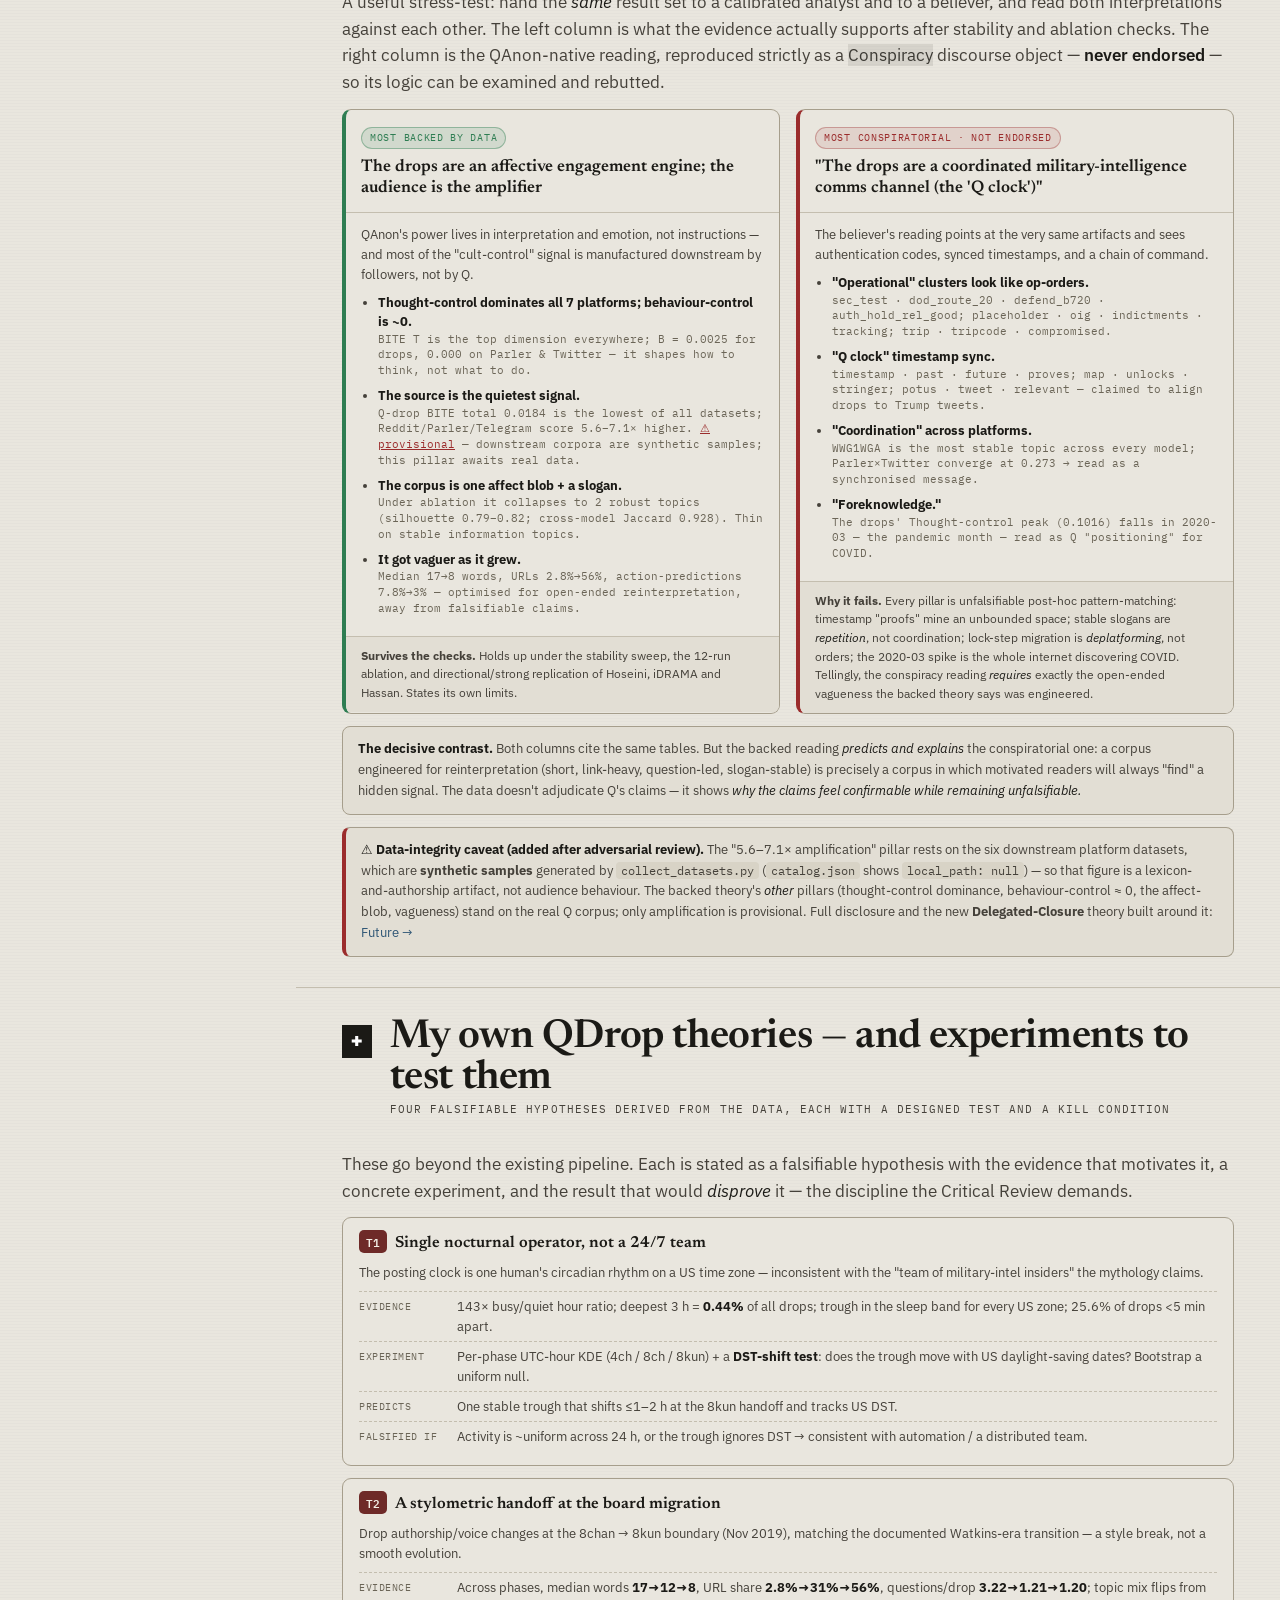
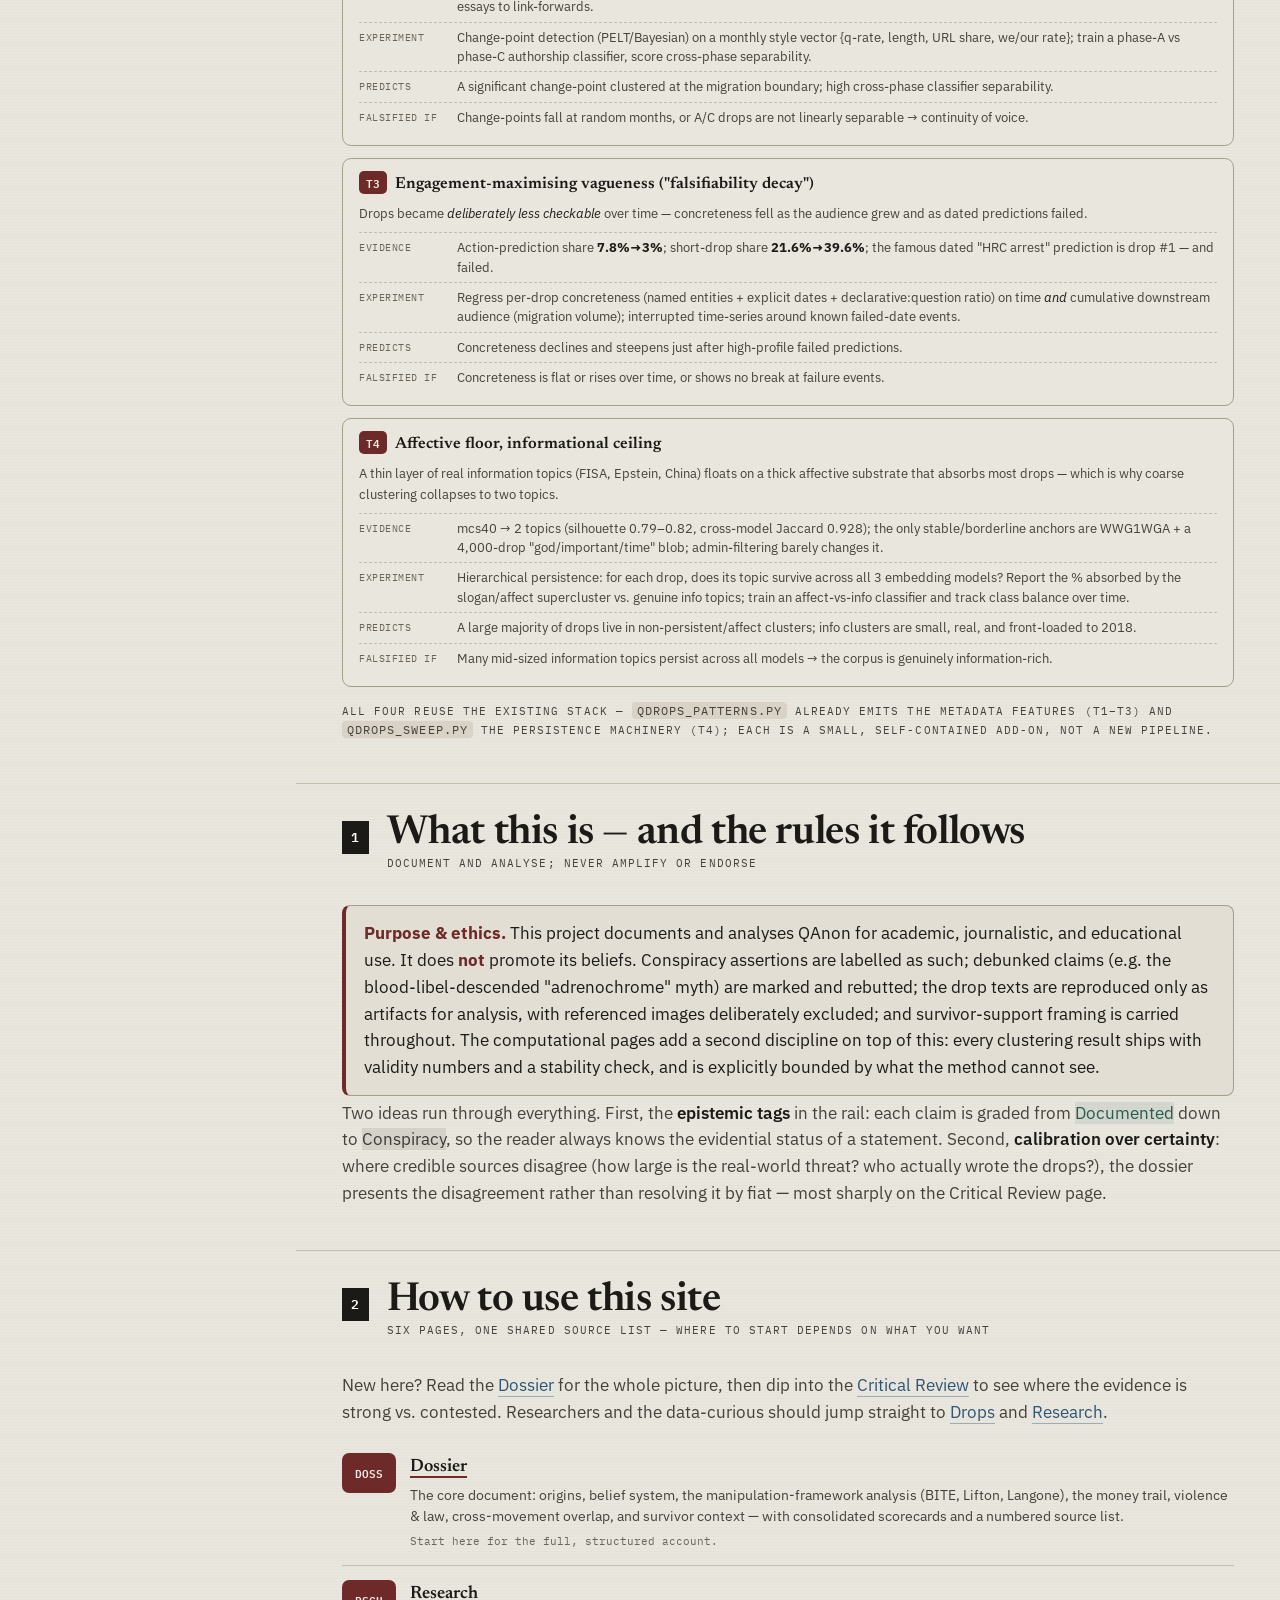
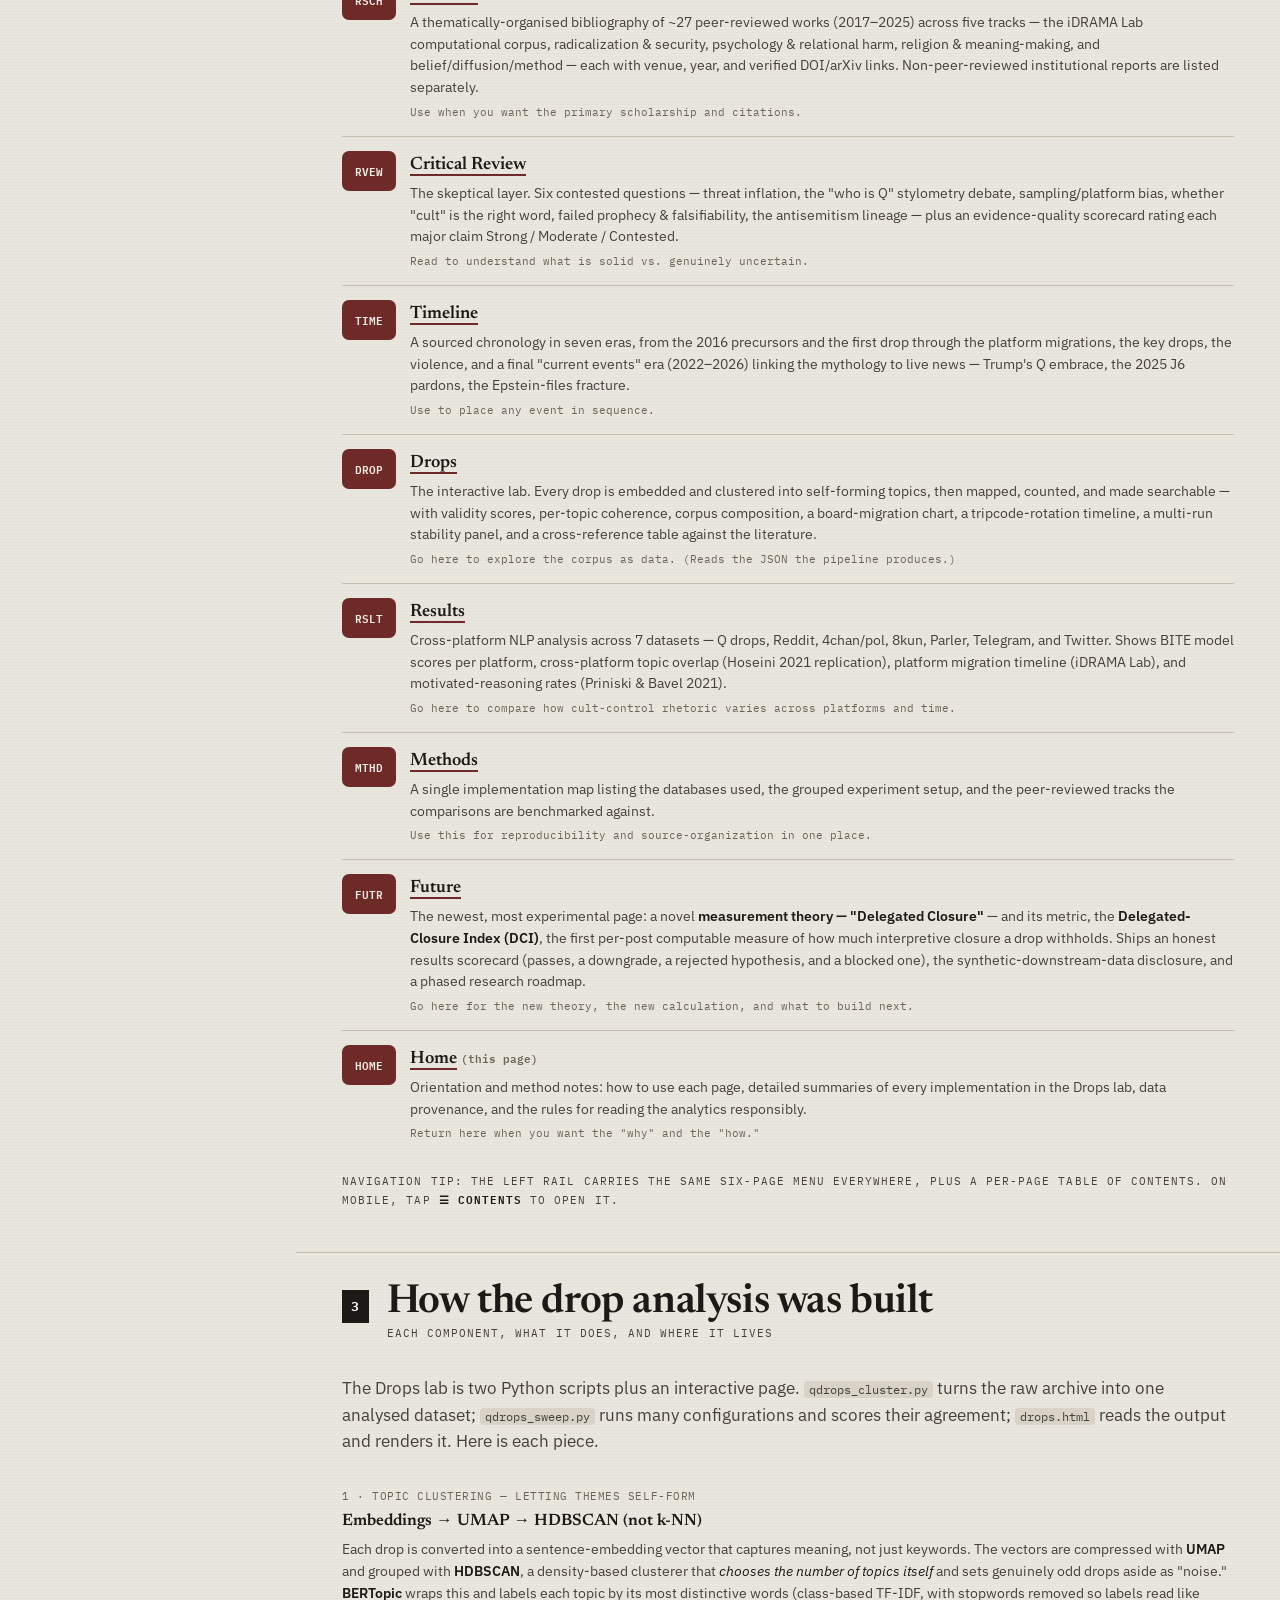
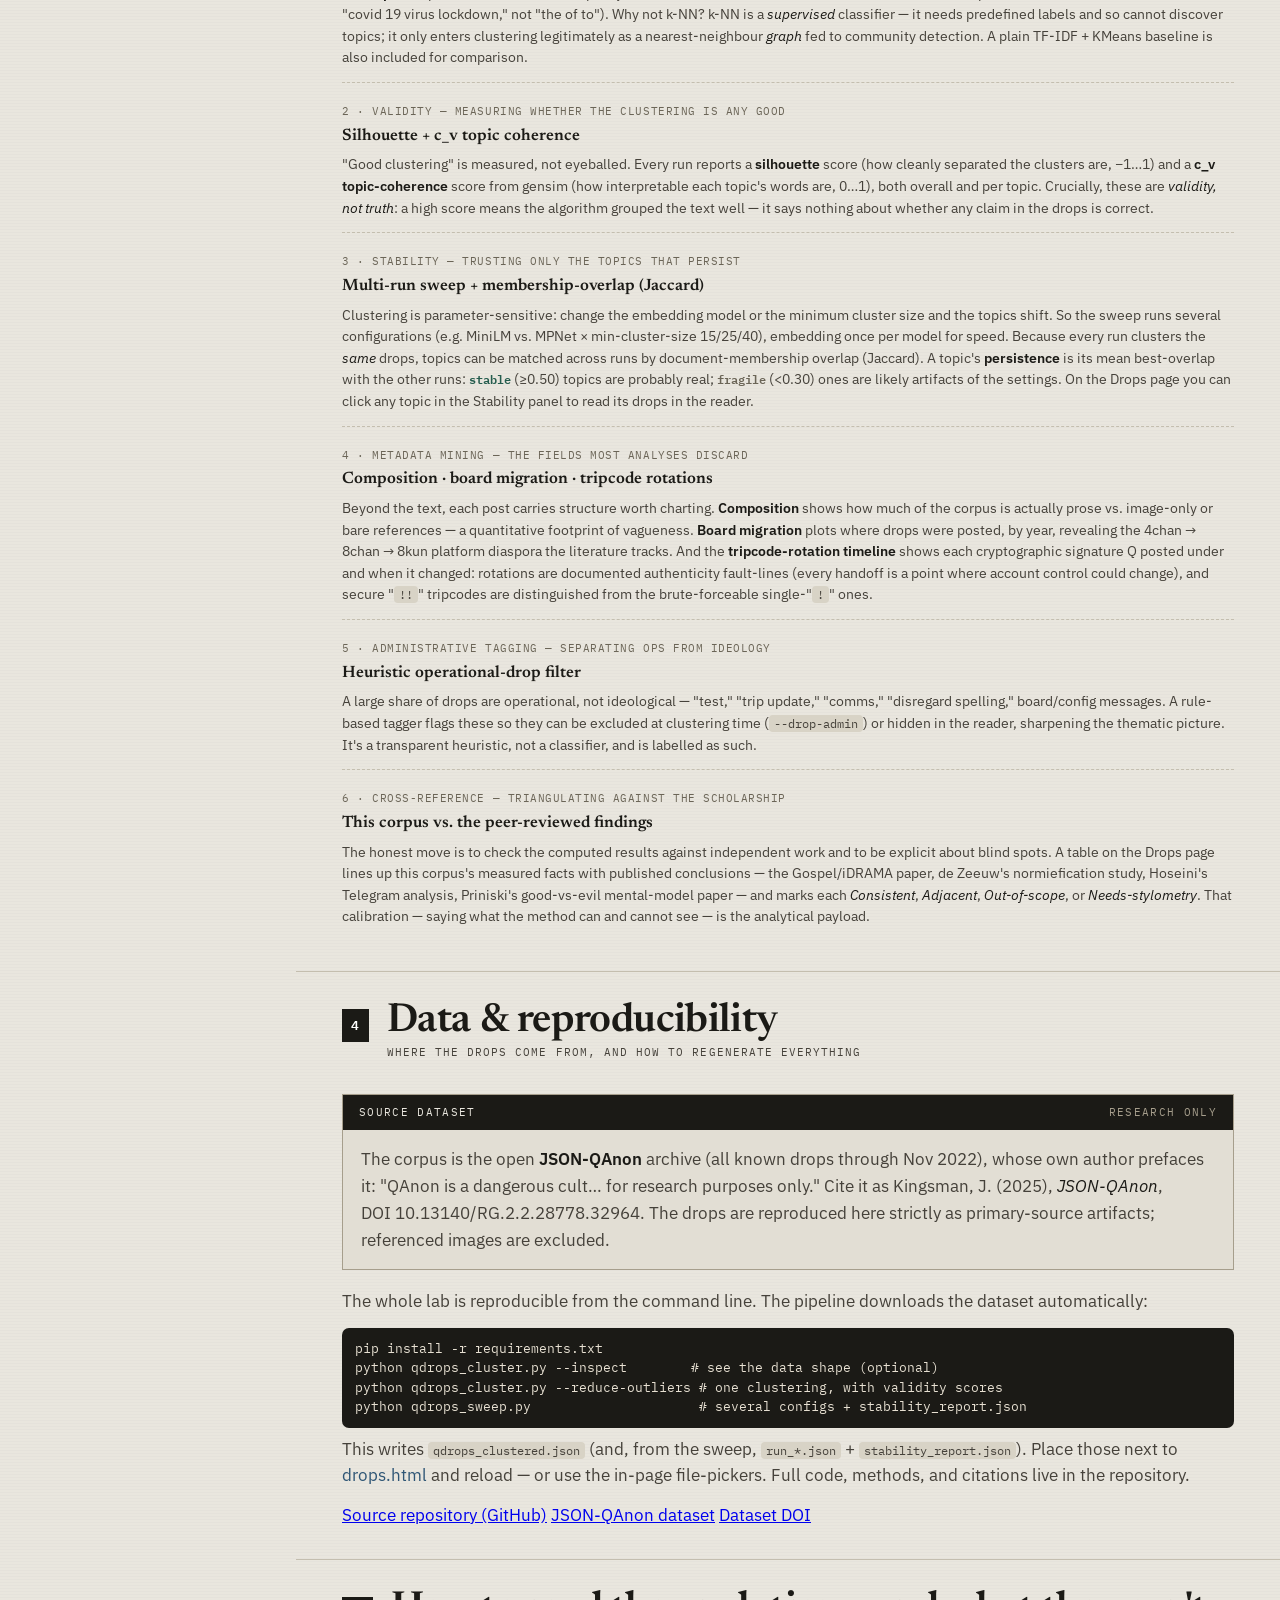
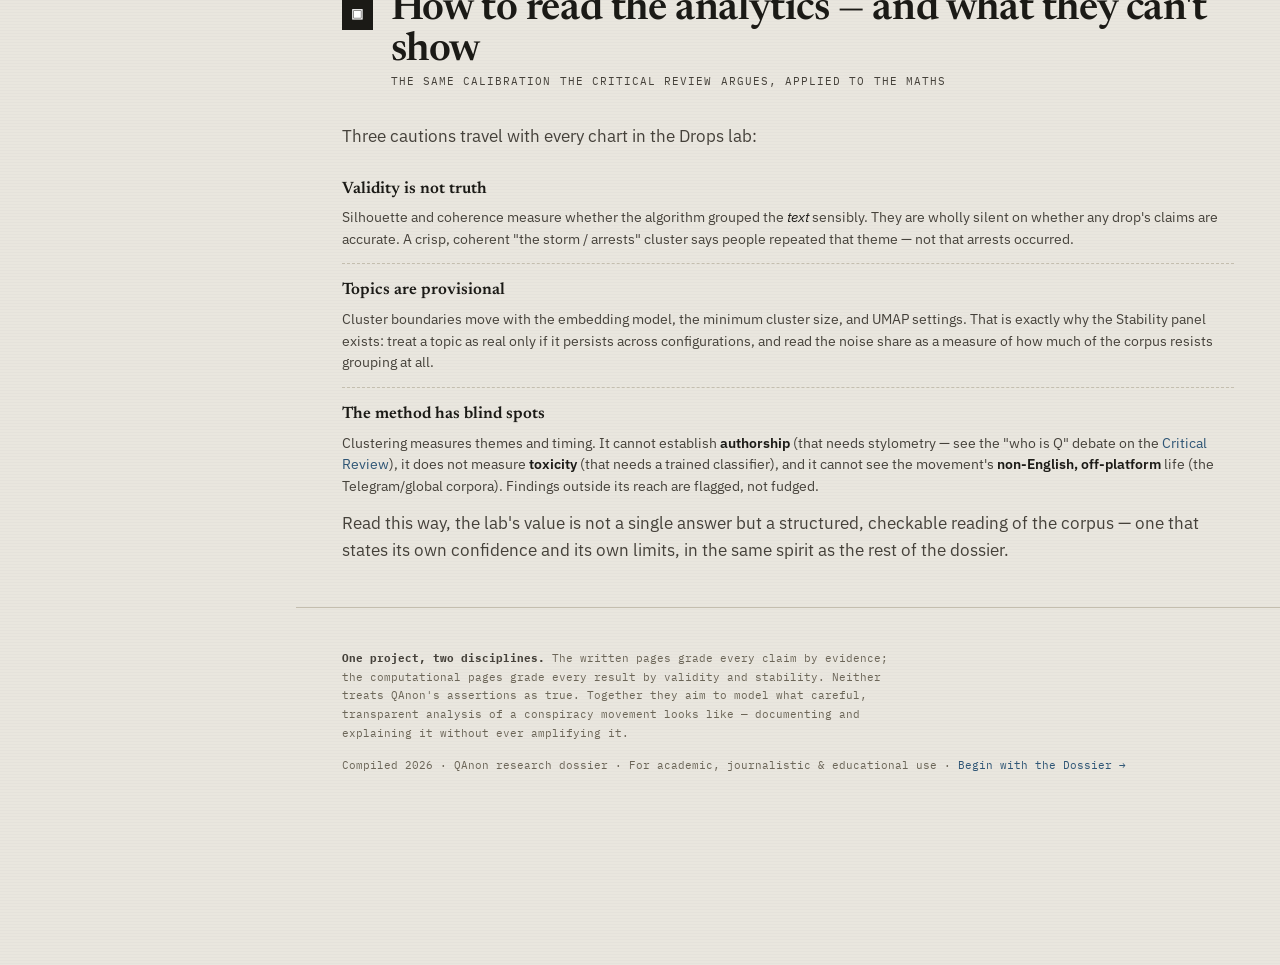
==== commit 59691cc5: "Add "Delegated Closure" theory + DCI metric, new Future page, integrity disclosure New theory & meas" ====
--- a/index.html
+++ b/index.html
@@ -43,6 +43,57 @@
   .latest-links a{font-family:var(--mono);font-size:10.5px;letter-spacing:.05em;text-transform:uppercase;text-decoration:none;color:var(--ink-2);border:1px solid var(--rule);border-radius:20px;padding:3px 9px;background:var(--paper)}
   .latest-links a:hover{background:var(--paper-3);color:var(--ink)}
   @media(max-width:680px){ .hero-stats{grid-template-columns:repeat(2,1fr)} .guide li{grid-template-columns:40px 1fr;gap:10px} }
+  /* ---- experiment / theories / patterns blocks ---- */
+  .kpis{display:grid;grid-template-columns:repeat(4,1fr);gap:10px;margin:6px 0 4px}
+  .kpis>div{border:1px solid var(--rule-2);border-radius:8px;background:var(--paper-2);padding:11px 13px}
+  .kpis .k{font-family:var(--mono);font-size:10px;letter-spacing:.06em;text-transform:uppercase;color:var(--ink-3)}
+  .kpis .v{font-family:var(--serif);font-size:20px;color:var(--ink);margin-top:3px;line-height:1.1}
+  .kpis .s{font-family:var(--mono);font-size:10.5px;color:var(--ink-3);margin-top:2px}
+  @media(max-width:780px){.kpis{grid-template-columns:repeat(2,1fr)}}
+  .dtab{width:100%;border-collapse:collapse;font-size:12.5px;margin:8px 0;font-family:var(--mono)}
+  .dtab th,.dtab td{border:1px solid var(--rule);padding:5px 8px;text-align:right}
+  .dtab th:first-child,.dtab td:first-child{text-align:left}
+  .dtab thead th{background:var(--paper-3);color:var(--ink-2);font-weight:600;letter-spacing:.03em}
+  .dtab tr.best td{background:rgba(120,90,40,.10);font-weight:600;color:var(--ink)}
+  .dtab caption{caption-side:bottom;font-family:var(--mono);font-size:10.5px;color:var(--ink-3);text-align:left;margin-top:5px;line-height:1.5}
+  .twocol{display:grid;grid-template-columns:1fr 1fr;gap:16px;margin:10px 0 2px}
+  @media(max-width:880px){.twocol{grid-template-columns:1fr}}
+  .theory{border:1px solid var(--rule-2);border-radius:9px;background:var(--paper);padding:0;overflow:hidden}
+  .theory .th{padding:12px 15px;border-bottom:1px solid var(--rule)}
+  .theory.backed{border-left:4px solid #2e7d52}
+  .theory.consp{border-left:4px solid #9b2c2c}
+  .theory .tlabel{font-family:var(--mono);font-size:10px;letter-spacing:.07em;text-transform:uppercase;padding:2px 8px;border-radius:20px;display:inline-block}
+  .theory.backed .tlabel{background:rgba(46,125,82,.12);color:#2e7d52;border:1px solid rgba(46,125,82,.4)}
+  .theory.consp .tlabel{background:rgba(155,44,44,.10);color:#9b2c2c;border:1px solid rgba(155,44,44,.35)}
+  .theory h3{font-family:var(--serif);font-size:17px;font-weight:600;margin:8px 0 0;color:var(--ink);line-height:1.25}
+  .theory .bd{padding:12px 15px}
+  .theory .bd p{margin:0 0 8px;font-size:13px;color:var(--ink-2);line-height:1.55}
+  .theory ul{margin:4px 0 0;padding-left:17px}
+  .theory li{font-size:12.5px;color:var(--ink-2);line-height:1.5;margin-bottom:7px}
+  .theory li b{color:var(--ink)}
+  .theory .ev{font-family:var(--mono);font-size:10.5px;color:var(--ink-3);display:block;margin-top:1px}
+  .theory .foot-note{font-size:12px;color:var(--ink-2);background:var(--paper-2);border-top:1px solid var(--rule);padding:10px 15px;line-height:1.55;margin:0}
+  .verdictbar{border:1px solid var(--rule-2);border-radius:8px;background:var(--paper-2);padding:12px 15px;margin:12px 0 0;font-size:13px;color:var(--ink-2);line-height:1.6}
+  .verdictbar b{color:var(--ink)}
+  /* circadian mini chart */
+  .circ{border:1px solid var(--rule-2);border-radius:9px;background:var(--paper-2);padding:14px 15px 8px;margin:10px 0}
+  .circ .bars{display:grid;grid-template-columns:repeat(24,1fr);align-items:end;gap:2px;height:120px}
+  .circ .bars i{background:var(--accent);border-radius:2px 2px 0 0;display:block;min-height:2px;opacity:.85}
+  .circ .bars i.trough{background:#9b2c2c;opacity:.9}
+  .circ .axis{display:grid;grid-template-columns:repeat(24,1fr);gap:2px;font-family:var(--mono);font-size:8.5px;color:var(--ink-3);margin-top:3px}
+  .circ .axis span{text-align:center}
+  .circ .cap{font-family:var(--mono);font-size:10.5px;color:var(--ink-3);margin-top:8px;line-height:1.55}
+  /* experiment cards */
+  .exps{list-style:none;padding:0;margin:8px 0 0}
+  .exps>li{border:1px solid var(--rule-2);border-radius:9px;background:var(--paper);padding:13px 16px;margin-bottom:12px}
+  .exps h4{font-family:var(--serif);font-size:16px;font-weight:600;margin:0 0 2px;color:var(--ink)}
+  .exps .num{font-family:var(--mono);font-size:10.5px;color:#F4EFE6;background:var(--accent);border-radius:5px;padding:2px 7px;margin-right:8px}
+  .exps .claim{font-size:13px;color:var(--ink-2);line-height:1.55;margin:6px 0 8px}
+  .exps .rowx{display:grid;grid-template-columns:88px 1fr;gap:10px;font-size:12.5px;line-height:1.55;padding:5px 0;border-top:1px dashed var(--rule)}
+  .exps .rowx .lab{font-family:var(--mono);font-size:10px;letter-spacing:.05em;text-transform:uppercase;color:var(--ink-3);padding-top:2px}
+  .exps .rowx .val{color:var(--ink-2)}
+  .exps .rowx .val b{color:var(--ink)}
+  .exps code{font-family:var(--mono);font-size:11.5px;background:var(--paper-3);padding:1px 5px;border-radius:4px}
 </style>
 </head>
 <body>
@@ -64,6 +115,7 @@
         <a href="drops.html">Drops</a>
         <a href="results.html">Results</a>
         <a href="methods.html">Methods</a>
+        <a href="future.html">Future</a>
       </nav>
       <div class="reffile">
         REF · <span>HOME / INDEX</span><br>
@@ -76,6 +128,10 @@
       <nav class="toc" id="toc">
         <a href="#start"><span class="n">1</span><span>What this is</span></a>
         <a href="#latest-run"><span class="n">★</span><span>Latest run summary</span></a>
+        <a href="#experiment"><span class="n">✦</span><span>Best result, setup &amp; LLM</span></a>
+        <a href="#patterns"><span class="n">❖</span><span>Patterns &amp; commonalities</span></a>
+        <a href="#readings"><span class="n">⚖</span><span>Two readings of the data</span></a>
+        <a href="#theories"><span class="n">✚</span><span>My theories &amp; experiments</span></a>
         <a href="#use"><span class="n">2</span><span>How to use the site</span></a>
         <a href="#toolkit"><span class="n">3</span><span>How the analysis was built</span></a>
         <a href="#data"><span class="n">4</span><span>Data &amp; reproducibility</span></a>
@@ -148,6 +204,169 @@
       </div>
     </section>
 
+    <!-- ===================== EXPERIMENT · BEST RESULT · LLM ===================== -->
+    <section class="dz" id="experiment">
+      <div class="sechd"><div class="secno">✦</div>
+        <div><h2 class="sech">Best result, experiment setup &amp; the LLM used</h2>
+        <p class="sectag">Improved ablation run — 3 embedding models × 3 cluster sizes, scored for stability</p></div></div>
+      <div class="secbody">
+        <p style="color:var(--ink-2);margin-top:0">The refreshed experiment (<code style="font-family:var(--mono);font-size:12px;background:var(--paper-3);padding:1px 5px;border-radius:4px">improved_experiment.py</code>, device target <strong>T4 GPU</strong>, method <strong>BERTopic</strong>) re-clusters the full <strong>4,966-drop</strong> corpus under an ablation grid — three sentence-embedding models (<strong>BAAI/bge-large-en-v1.5</strong> primary, plus all-mpnet-base-v2 and all-MiniLM-L6-v2) crossed with <strong>min_cluster_size ∈ {15, 25, 40}</strong>, in both the full and admin-filtered corpora (12 runs total). Each run is scored on a composite of silhouette separation, gensim c<sub>v</sub> coherence, and cross-run topic persistence.</p>
+        <div class="kpis">
+          <div><div class="k">Winning run</div><div class="v">MiniLM·mcs40</div><div class="s">composite 0.5966</div></div>
+          <div><div class="k">Silhouette</div><div class="v">0.795</div><div class="s">cluster separation</div></div>
+          <div><div class="k">Coherence c<sub>v</sub></div><div class="v">0.478</div><div class="s">topic interpretability</div></div>
+          <div><div class="k">Mean persistence</div><div class="v">0.525</div><div class="s">stable across runs</div></div>
+        </div>
+        <table class="dtab">
+          <caption>Top of the 12-run ablation scoreboard (composite = ⅓·silhouette + ⅓·coherence + ⅓·persistence). The two-topic solutions at mcs40 win because they are <em>robust</em>: MiniLM·mcs40 and MPNet·mcs40 agree at Jaccard <b>0.928</b> — nearly the same partition from independent models. Full table: <a href="results/improved/improved_experiment_report.md">improved_experiment_report.md</a>.</caption>
+          <thead><tr><th>Run</th><th>Model</th><th>mcs</th><th>Topics</th><th>Silhouette</th><th>c<sub>v</sub></th><th>Persist.</th><th>Score</th></tr></thead>
+          <tbody>
+            <tr class="best"><td>MiniLM·mcs40</td><td>all-MiniLM-L6-v2</td><td>40</td><td>2</td><td>0.795</td><td>0.478</td><td>0.525</td><td>0.597</td></tr>
+            <tr><td>bge·mcs40 (admin)</td><td>bge-large-en-v1.5</td><td>40</td><td>3</td><td>0.612</td><td>0.300</td><td>0.683</td><td>0.585</td></tr>
+            <tr><td>MPNet·mcs40</td><td>all-mpnet-base-v2</td><td>40</td><td>2</td><td>0.815</td><td>0.324</td><td>0.538</td><td>0.578</td></tr>
+            <tr><td>bge·mcs25 (admin)</td><td>bge-large-en-v1.5</td><td>25</td><td>7</td><td>0.160</td><td>0.441</td><td>0.638</td><td>0.455</td></tr>
+            <tr><td>bge·mcs40</td><td>bge-large-en-v1.5</td><td>40</td><td>4</td><td>0.237</td><td>0.401</td><td>0.467</td><td>0.385</td></tr>
+          </tbody>
+        </table>
+        <div class="panel" style="margin-top:12px">
+          <div class="panel-hd"><span>LLM used in this run</span><span class="src">Optional · deterministic</span></div>
+          <div class="panel-bd"><p style="margin:0;font-size:13.5px;line-height:1.6">The baseline pipeline — embeddings, UMAP, HDBSCAN/BERTopic and BITE scoring — is <strong>fully deterministic and uses no LLM</strong>. An LLM enters only as an <em>optional</em> extension for narrative topic-label refinement, profiled in <code style="font-family:var(--mono);font-size:12px;background:var(--paper-3);padding:1px 5px;border-radius:4px">compare_results.json</code>: framework <strong>Ollama</strong>, default model <strong>qwen2.5:7b</strong> (high-quality <strong>qwen2.5:14b</strong>, fallback <strong>qwen2.5:3b</strong>), run in strict <strong>JSON mode</strong> at <strong>temperature 0, top_p 0.1, top_k 20, seed 42</strong> with schema-validate-and-retry. Those settings are chosen so any LLM pass is reproducible and never invents claims; no confidence scores are reported.</p></div>
+        </div>
+        <div class="plinks" style="margin-top:8px">
+          <a href="results/improved/improved_experiment_report.html">Improved experiment report</a>
+          <a href="results/improved/plots/ablation_scoreboard.png">Ablation scoreboard plot</a>
+          <a href="stability_report.json">stability_report.json</a>
+          <a href="results.html#experiments">Full experiment setups →</a>
+        </div>
+      </div>
+    </section>
+
+    <!-- ===================== PATTERNS & COMMONALITIES ===================== -->
+    <section class="dz" id="patterns">
+      <div class="sechd"><div class="secno">❖</div>
+        <div><h2 class="sech">Patterns &amp; commonalities across the drops</h2>
+        <p class="sectag">What recurs — in the text, across platforms, and in the posting metadata</p></div></div>
+      <div class="secbody">
+        <p style="color:var(--ink-2);margin-top:0">Three independent lenses agree on one thing: the corpus is far more uniform than its 4,966 drops suggest. A reproducible metadata pass (<code style="font-family:var(--mono);font-size:12px;background:var(--paper-3);padding:1px 5px;border-radius:4px">qdrops_patterns.py → results/improved/original_findings.json</code>) surfaces commonalities the topic/BITE pipeline discards.</p>
+
+        <ol class="imp">
+          <li>
+            <span class="tag">A · Shared cross-platform lexicon</span>
+            <h4>One vocabulary travels everywhere</h4>
+            <p>Across all 21 platform pairs, the same anchor words recur regardless of which two platforms are compared: <em>storm, patriots, coming, god, fisa, drop, msm, ready, wwg1wga, panic, map, trust, everything</em>. The strongest pair is <strong>Parler × Twitter (Jaccard 0.273)</strong>; the slogan <strong>WWG1WGA</strong> is the single most stable topic across every embedding model. The narrative diffuses as a fixed phrase-set, not as evolving argument.</p>
+          </li>
+          <li>
+            <span class="tag">B · Affective uniformity under clustering</span>
+            <h4>The corpus collapses to ~2 robust topics</h4>
+            <p>At the cluster size that maximises stability (mcs40), two independent models both resolve the corpus into <strong>just two topics</strong> — a WWG1WGA slogan cluster and a ~4,000-drop "god / patriots / time" affect blob — and they agree at Jaccard <strong>0.928</strong>. Finer settings shatter into 40–56 fragile topics that don't survive a model swap. The stable structure is affective, not informational.</p>
+          </li>
+          <li>
+            <span class="tag">C · Stylistic drift across the platform migration</span>
+            <h4>From Socratic essays to link-forwards</h4>
+            <p>As the drops moved 4chan → 8chan → 8kun, their form changed monotonically: median length fell <strong>17 → 12 → 8 words</strong>, the share carrying a URL rose <strong>2.8% → 31% → 56%</strong>, and questions per drop fell <strong>3.22 → 1.21 → 1.20</strong>. The early corpus asks; the late corpus forwards links.</p>
+          </li>
+        </ol>
+
+        <h3 style="font-family:var(--serif);font-size:16px;margin:16px 0 2px;color:var(--ink)">D · A single human's clock</h3>
+        <p style="color:var(--ink-2);margin:0 0 4px;font-size:13.5px">Posting time-of-day (UTC, all 4,966 drops) shows a sharp nocturnal trough: the busiest hour holds <strong>143×</strong> the volume of the quietest, and the deepest three-hour window (11–13 UTC) contains just <strong>0.44%</strong> of the entire corpus. That trough lands squarely in the human sleep band under <em>every</em> US time zone (≈03:00 PST → 06:00 EST).</p>
+        <div class="circ">
+          <div class="bars">
+            <i style="height:66%"></i><i style="height:63%"></i><i style="height:71%"></i><i style="height:58%"></i><i style="height:66%"></i><i style="height:52%"></i><i style="height:35%"></i><i style="height:16%"></i><i class="trough" style="height:6%"></i><i class="trough" style="height:2%"></i><i class="trough" style="height:5%"></i><i class="trough" style="height:3%"></i><i class="trough" style="height:1%"></i><i class="trough" style="height:1%"></i><i style="height:9%"></i><i style="height:32%"></i><i style="height:73%"></i><i style="height:97%"></i><i style="height:100%"></i><i style="height:86%"></i><i style="height:79%"></i><i style="height:72%"></i><i style="height:72%"></i><i style="height:88%"></i>
+          </div>
+          <div class="axis"><span>0</span><span></span><span></span><span>3</span><span></span><span></span><span>6</span><span></span><span></span><span>9</span><span></span><span></span><span>12</span><span></span><span></span><span>15</span><span></span><span></span><span>18</span><span></span><span></span><span>21</span><span></span><span></span></div>
+          <div class="cap">Drops per UTC hour. Red = the 08–13 UTC sleep trough (3–24 drops/hour vs. a 431-drop peak at 18:00 UTC). A 24/7 team would fill the trough; one person on a US clock leaves it empty.</div>
+        </div>
+        <p style="color:var(--ink-3);font-family:var(--mono);font-size:11px;margin:6px 0 0">Cadence corroborates the single-author read: <strong>25.6%</strong> of consecutive drops land &lt;5 minutes apart (typing sessions), with a 0.23 h median gap punctuated by multi-day silences.</p>
+      </div>
+    </section>
+
+    <!-- ===================== TWO READINGS ===================== -->
+    <section class="dz" id="readings">
+      <div class="sechd"><div class="secno">⚖</div>
+        <div><h2 class="sech">Two readings of the same data</h2>
+        <p class="sectag">The most data-backed theory vs. the most conspiratorial — built from identical numbers, side by side</p></div></div>
+      <div class="secbody">
+        <p style="color:var(--ink-2);margin-top:0">A useful stress-test: hand the <em>same</em> result set to a calibrated analyst and to a believer, and read both interpretations against each other. The left column is what the evidence actually supports after stability and ablation checks. The right column is the QAnon-native reading, reproduced strictly as a <span class="chip ep--con">Conspiracy</span> discourse object — <strong>never endorsed</strong> — so its logic can be examined and rebutted.</p>
+        <div class="twocol">
+          <div class="theory backed">
+            <div class="th"><span class="tlabel">Most backed by data</span>
+              <h3>The drops are an affective engagement engine; the audience is the amplifier</h3></div>
+            <div class="bd">
+              <p>QAnon's power lives in interpretation and emotion, not instructions — and most of the "cult-control" signal is manufactured downstream by followers, not by Q.</p>
+              <ul>
+                <li><b>Thought-control dominates all 7 platforms; behaviour-control is ~0.</b><span class="ev">BITE T is the top dimension everywhere; B = 0.0025 for drops, 0.000 on Parler &amp; Twitter — it shapes how to think, not what to do.</span></li>
+                <li><b>The source is the quietest signal.</b><span class="ev">Q-drop BITE total 0.0184 is the lowest of all datasets; Reddit/Parler/Telegram score 5.6–7.1× higher. <a href="future.html#data-integrity" style="color:#9b2c2c">⚠ provisional</a> — downstream corpora are synthetic samples; this pillar awaits real data.</span></li>
+                <li><b>The corpus is one affect blob + a slogan.</b><span class="ev">Under ablation it collapses to 2 robust topics (silhouette 0.79–0.82; cross-model Jaccard 0.928). Thin on stable information topics.</span></li>
+                <li><b>It got vaguer as it grew.</b><span class="ev">Median 17→8 words, URLs 2.8%→56%, action-predictions 7.8%→3% — optimised for open-ended reinterpretation, away from falsifiable claims.</span></li>
+              </ul>
+            </div>
+            <p class="foot-note"><b>Survives the checks.</b> Holds up under the stability sweep, the 12-run ablation, and directional/strong replication of Hoseini, iDRAMA and Hassan. States its own limits.</p>
+          </div>
+          <div class="theory consp">
+            <div class="th"><span class="tlabel">Most conspiratorial · not endorsed</span>
+              <h3>"The drops are a coordinated military-intelligence comms channel (the 'Q clock')"</h3></div>
+            <div class="bd">
+              <p>The believer's reading points at the very same artifacts and sees authentication codes, synced timestamps, and a chain of command.</p>
+              <ul>
+                <li><b>"Operational" clusters look like op-orders.</b><span class="ev">sec_test · dod_route_20 · defend_b720 · auth_hold_rel_good; placeholder · oig · indictments · tracking; trip · tripcode · compromised.</span></li>
+                <li><b>"Q clock" timestamp sync.</b><span class="ev">timestamp · past · future · proves; map · unlocks · stringer; potus · tweet · relevant — claimed to align drops to Trump tweets.</span></li>
+                <li><b>"Coordination" across platforms.</b><span class="ev">WWG1WGA is the most stable topic across every model; Parler×Twitter converge at 0.273 → read as a synchronised message.</span></li>
+                <li><b>"Foreknowledge."</b><span class="ev">The drops' Thought-control peak (0.1016) falls in 2020-03 — the pandemic month — read as Q "positioning" for COVID.</span></li>
+              </ul>
+            </div>
+            <p class="foot-note"><b>Why it fails.</b> Every pillar is unfalsifiable post-hoc pattern-matching: timestamp "proofs" mine an unbounded space; stable slogans are <em>repetition</em>, not coordination; lock-step migration is <em>deplatforming</em>, not orders; the 2020-03 spike is the whole internet discovering COVID. Tellingly, the conspiracy reading <em>requires</em> exactly the open-ended vagueness the backed theory says was engineered.</p>
+          </div>
+        </div>
+        <div class="verdictbar"><b>The decisive contrast.</b> Both columns cite the same tables. But the backed reading <em>predicts and explains</em> the conspiratorial one: a corpus engineered for reinterpretation (short, link-heavy, question-led, slogan-stable) is precisely a corpus in which motivated readers will always "find" a hidden signal. The data doesn't adjudicate Q's claims — it shows <em>why the claims feel confirmable while remaining unfalsifiable.</em></div>
+        <div class="verdictbar" style="border-left:4px solid #9b2c2c"><b>⚠ Data-integrity caveat (added after adversarial review).</b> The "5.6–7.1× amplification" pillar rests on the six downstream platform datasets, which are <strong>synthetic samples</strong> generated by <code style="font-family:var(--mono);font-size:12px;background:var(--paper-3);padding:1px 5px;border-radius:4px">collect_datasets.py</code> (<code style="font-family:var(--mono);font-size:12px;background:var(--paper-3);padding:1px 5px;border-radius:4px">catalog.json</code> shows <code style="font-family:var(--mono);font-size:12px;background:var(--paper-3);padding:1px 5px;border-radius:4px">local_path: null</code>) — so that figure is a lexicon-and-authorship artifact, not audience behaviour. The backed theory's <em>other</em> pillars (thought-control dominance, behaviour-control ≈ 0, the affect-blob, vagueness) stand on the real Q corpus; only amplification is provisional. Full disclosure and the new <strong>Delegated-Closure</strong> theory built around it: <a href="future.html" style="color:var(--rep);text-decoration:none">Future →</a></div>
+      </div>
+    </section>
+
+    <!-- ===================== MY THEORIES & EXPERIMENTS ===================== -->
+    <section class="dz" id="theories">
+      <div class="sechd"><div class="secno">✚</div>
+        <div><h2 class="sech">My own QDrop theories — and experiments to test them</h2>
+        <p class="sectag">Four falsifiable hypotheses derived from the data, each with a designed test and a kill condition</p></div></div>
+      <div class="secbody">
+        <p style="color:var(--ink-2);margin-top:0">These go beyond the existing pipeline. Each is stated as a falsifiable hypothesis with the evidence that motivates it, a concrete experiment, and the result that would <em>disprove</em> it — the discipline the Critical Review demands.</p>
+        <ol class="exps">
+          <li>
+            <h4><span class="num">T1</span>Single nocturnal operator, not a 24/7 team</h4>
+            <p class="claim">The posting clock is one human's circadian rhythm on a US time zone — inconsistent with the "team of military-intel insiders" the mythology claims.</p>
+            <div class="rowx"><div class="lab">Evidence</div><div class="val">143× busy/quiet hour ratio; deepest 3 h = <b>0.44%</b> of all drops; trough in the sleep band for every US zone; 25.6% of drops &lt;5 min apart.</div></div>
+            <div class="rowx"><div class="lab">Experiment</div><div class="val">Per-phase UTC-hour KDE (4ch / 8ch / 8kun) + a <b>DST-shift test</b>: does the trough move with US daylight-saving dates? Bootstrap a uniform null.</div></div>
+            <div class="rowx"><div class="lab">Predicts</div><div class="val">One stable trough that shifts ≤1–2 h at the 8kun handoff and tracks US DST.</div></div>
+            <div class="rowx"><div class="lab">Falsified if</div><div class="val">Activity is ~uniform across 24 h, or the trough ignores DST → consistent with automation / a distributed team.</div></div>
+          </li>
+          <li>
+            <h4><span class="num">T2</span>A stylometric handoff at the board migration</h4>
+            <p class="claim">Drop authorship/voice changes at the 8chan → 8kun boundary (Nov 2019), matching the documented Watkins-era transition — a style break, not a smooth evolution.</p>
+            <div class="rowx"><div class="lab">Evidence</div><div class="val">Across phases, median words <b>17→12→8</b>, URL share <b>2.8%→31%→56%</b>, questions/drop <b>3.22→1.21→1.20</b>; topic mix flips from essays to link-forwards.</div></div>
+            <div class="rowx"><div class="lab">Experiment</div><div class="val">Change-point detection (PELT/Bayesian) on a monthly style vector {q-rate, length, URL share, we/our rate}; train a phase-A vs phase-C authorship classifier, score cross-phase separability.</div></div>
+            <div class="rowx"><div class="lab">Predicts</div><div class="val">A significant change-point clustered at the migration boundary; high cross-phase classifier separability.</div></div>
+            <div class="rowx"><div class="lab">Falsified if</div><div class="val">Change-points fall at random months, or A/C drops are not linearly separable → continuity of voice.</div></div>
+          </li>
+          <li>
+            <h4><span class="num">T3</span>Engagement-maximising vagueness ("falsifiability decay")</h4>
+            <p class="claim">Drops became <em>deliberately less checkable</em> over time — concreteness fell as the audience grew and as dated predictions failed.</p>
+            <div class="rowx"><div class="lab">Evidence</div><div class="val">Action-prediction share <b>7.8%→3%</b>; short-drop share <b>21.6%→39.6%</b>; the famous dated "HRC arrest" prediction is drop #1 — and failed.</div></div>
+            <div class="rowx"><div class="lab">Experiment</div><div class="val">Regress per-drop concreteness (named entities + explicit dates + declarative:question ratio) on time <em>and</em> cumulative downstream audience (migration volume); interrupted time-series around known failed-date events.</div></div>
+            <div class="rowx"><div class="lab">Predicts</div><div class="val">Concreteness declines and steepens just after high-profile failed predictions.</div></div>
+            <div class="rowx"><div class="lab">Falsified if</div><div class="val">Concreteness is flat or rises over time, or shows no break at failure events.</div></div>
+          </li>
+          <li>
+            <h4><span class="num">T4</span>Affective floor, informational ceiling</h4>
+            <p class="claim">A thin layer of real information topics (FISA, Epstein, China) floats on a thick affective substrate that absorbs most drops — which is why coarse clustering collapses to two topics.</p>
+            <div class="rowx"><div class="lab">Evidence</div><div class="val">mcs40 → 2 topics (silhouette 0.79–0.82, cross-model Jaccard 0.928); the only stable/borderline anchors are WWG1WGA + a 4,000-drop "god/important/time" blob; admin-filtering barely changes it.</div></div>
+            <div class="rowx"><div class="lab">Experiment</div><div class="val">Hierarchical persistence: for each drop, does its topic survive across all 3 embedding models? Report the % absorbed by the slogan/affect supercluster vs. genuine info topics; train an affect-vs-info classifier and track class balance over time.</div></div>
+            <div class="rowx"><div class="lab">Predicts</div><div class="val">A large majority of drops live in non-persistent/affect clusters; info clusters are small, real, and front-loaded to 2018.</div></div>
+            <div class="rowx"><div class="lab">Falsified if</div><div class="val">Many mid-sized information topics persist across all models → the corpus is genuinely information-rich.</div></div>
+          </li>
+        </ol>
+        <p class="sectag" style="margin-top:14px">All four reuse the existing stack — <code style="font-family:var(--mono);font-size:12px;background:var(--paper-3);padding:1px 5px;border-radius:4px">qdrops_patterns.py</code> already emits the metadata features (T1–T3) and <code style="font-family:var(--mono);font-size:12px;background:var(--paper-3);padding:1px 5px;border-radius:4px">qdrops_sweep.py</code> the persistence machinery (T4); each is a small, self-contained add-on, not a new pipeline.</p>
+      </div>
+    </section>
+
     <!-- ===================== WHAT THIS IS ===================== -->
     <section class="dz" id="start">
       <div class="sechd"><div class="secno">1</div>
@@ -203,6 +422,11 @@
             <h3><a href="methods.html">Methods</a></h3>
             <p>A single implementation map listing the databases used, the grouped experiment setup, and the peer-reviewed tracks the comparisons are benchmarked against.</p>
             <div class="when">Use this for reproducibility and source-organization in one place.</div>
+          </div></li>
+          <li><div class="ic">FUTR</div><div>
+            <h3><a href="future.html">Future</a></h3>
+            <p>The newest, most experimental page: a novel <strong>measurement theory — "Delegated Closure"</strong> — and its metric, the <strong>Delegated-Closure Index (DCI)</strong>, the first per-post computable measure of how much interpretive closure a drop withholds. Ships an honest results scorecard (passes, a downgrade, a rejected hypothesis, and a blocked one), the synthetic-downstream-data disclosure, and a phased research roadmap.</p>
+            <div class="when">Go here for the new theory, the new calculation, and what to build next.</div>
           </div></li>
           <li><div class="ic">HOME</div><div>
             <h3><a href="index.html">Home</a> <span style="font-family:var(--mono);font-size:11px;color:var(--ink-3)">(this page)</span></h3>
--- a/assets/style.css
+++ b/assets/style.css
@@ -279,12 +279,14 @@
    ============================================================ */
 
 /* ---------- Cross-page switcher (in rail) ---------- */
-.xnav{display:flex; border:1px solid var(--rule-2); margin:0 0 16px;
+.xnav{display:grid; grid-template-columns:repeat(3,minmax(0,1fr)); border:1px solid var(--rule-2); margin:0 0 16px;
   font-family:var(--mono)}
-.xnav a{flex:1; text-align:center; text-decoration:none; padding:8px 4px;
-  font-size:10px; letter-spacing:.13em; text-transform:uppercase;
-  color:var(--ink-3); border-right:1px solid var(--rule-2);
-  background:var(--paper-2); transition:background .15s,color .15s}
+.xnav a{text-align:center; text-decoration:none; padding:8px 3px;
+  font-size:9.5px; letter-spacing:.1em; text-transform:uppercase;
+  color:var(--ink-3); border-right:1px solid var(--rule-2); border-bottom:1px solid var(--rule-2);
+  background:var(--paper-2); transition:background .15s,color .15s; min-width:0}
+.xnav a:nth-child(3n){border-right:none}
+.xnav a:nth-last-child(-n+3){border-bottom:none}
 .xnav a:last-child{border-right:none}
 .xnav a:hover{background:var(--paper-3); color:var(--ink)}
 .xnav a.here{background:var(--ink); color:var(--paper)}
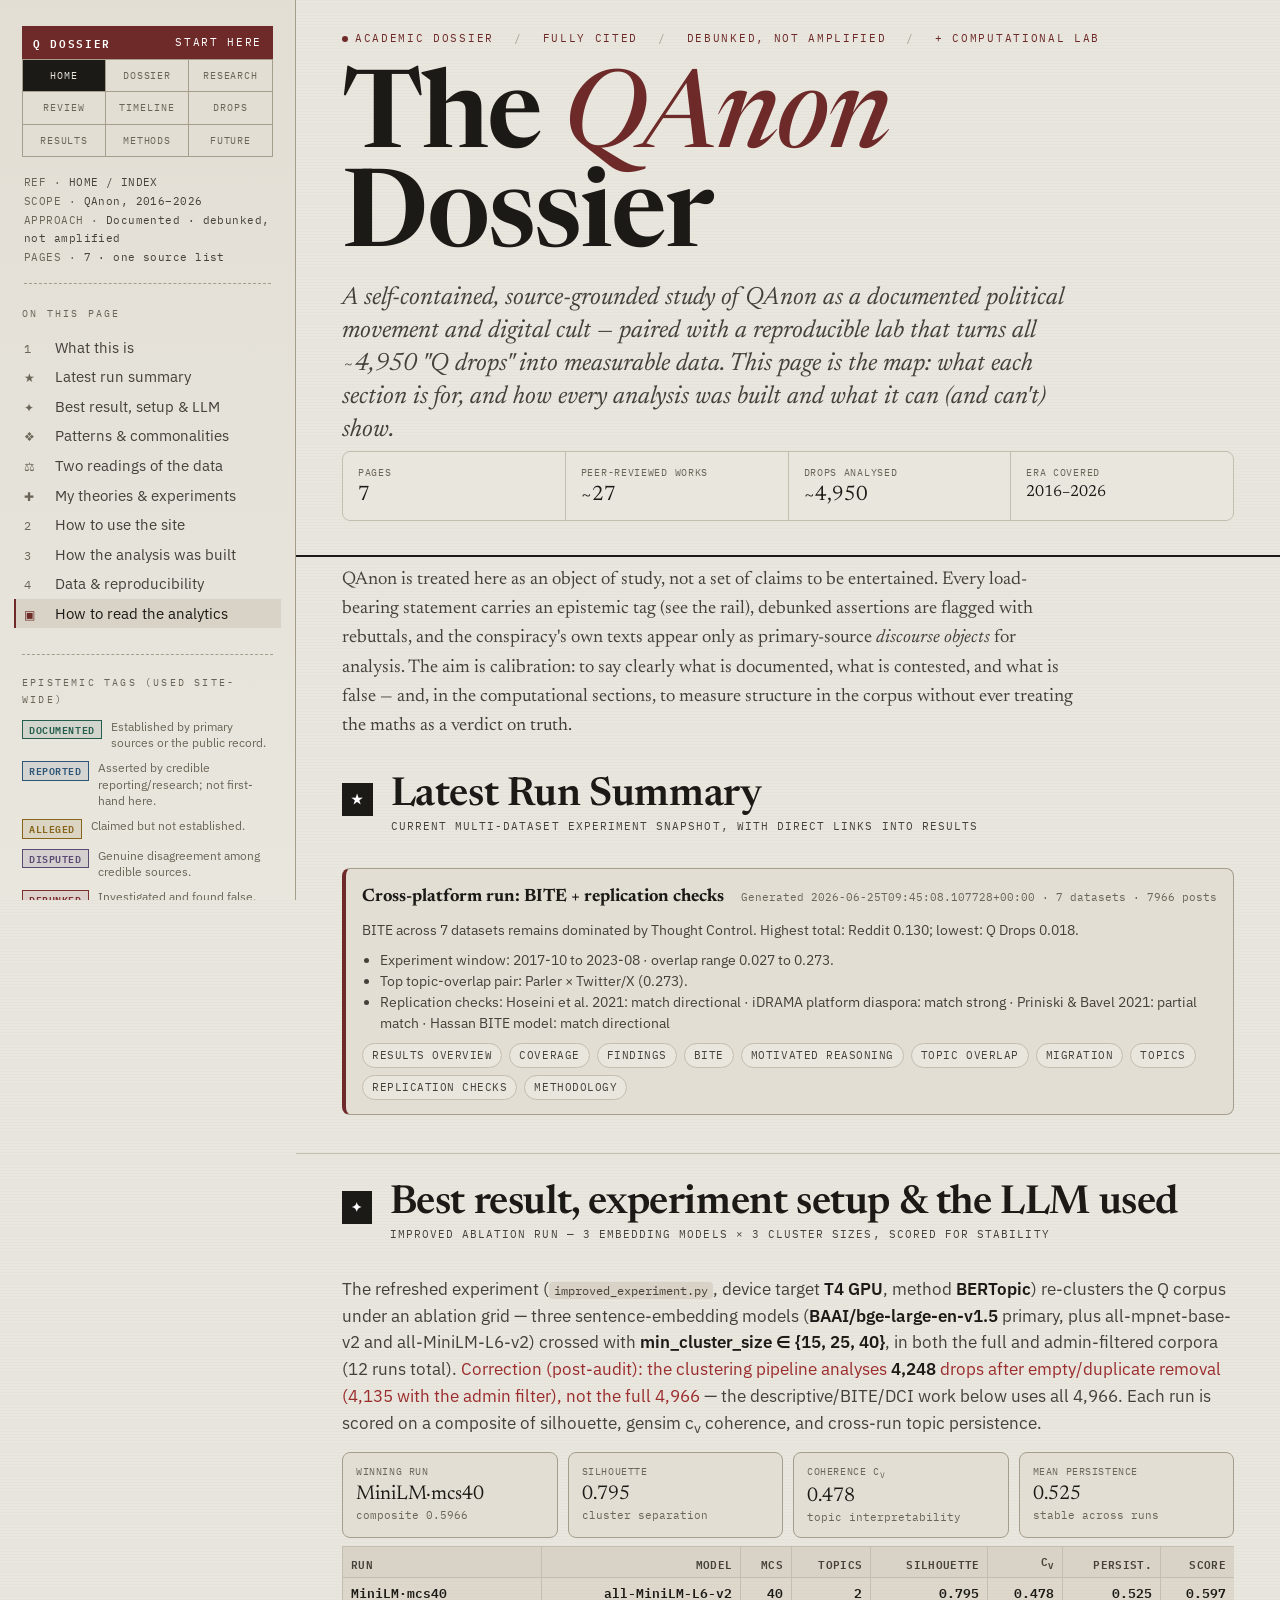
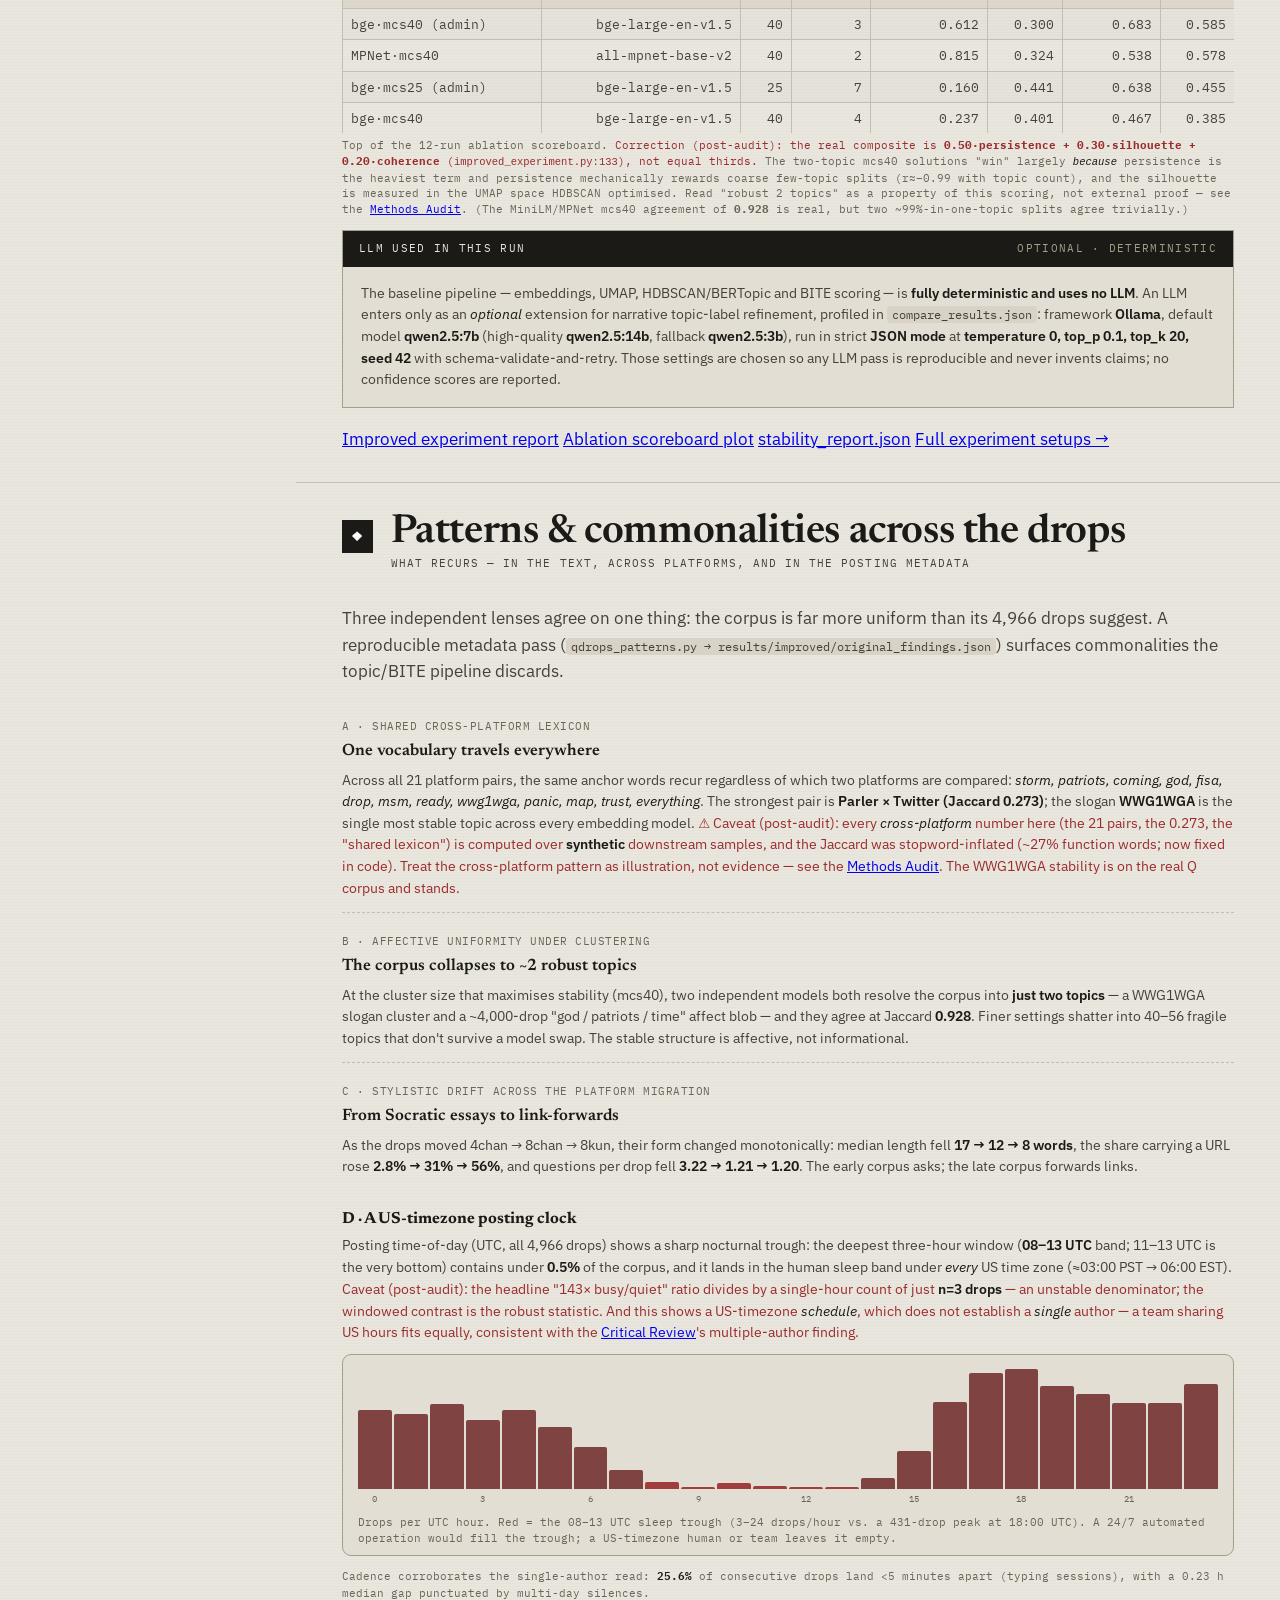
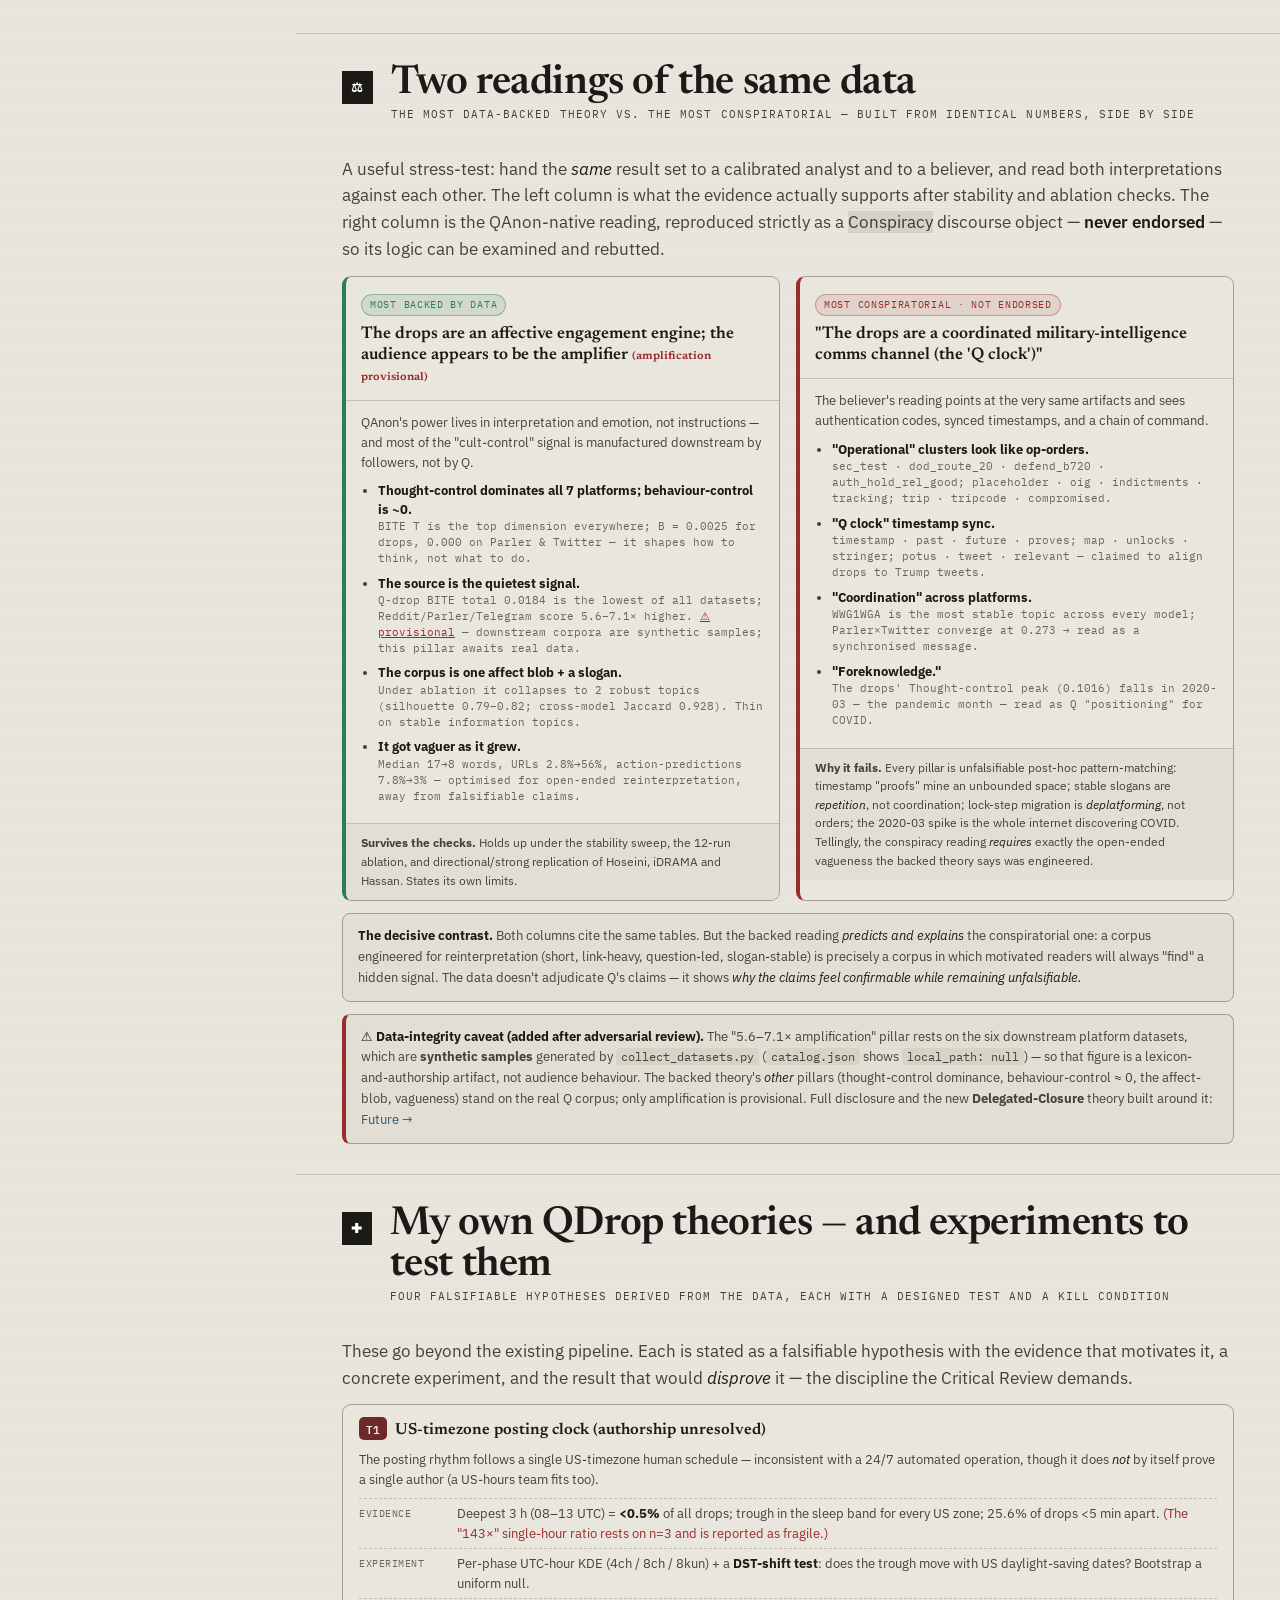
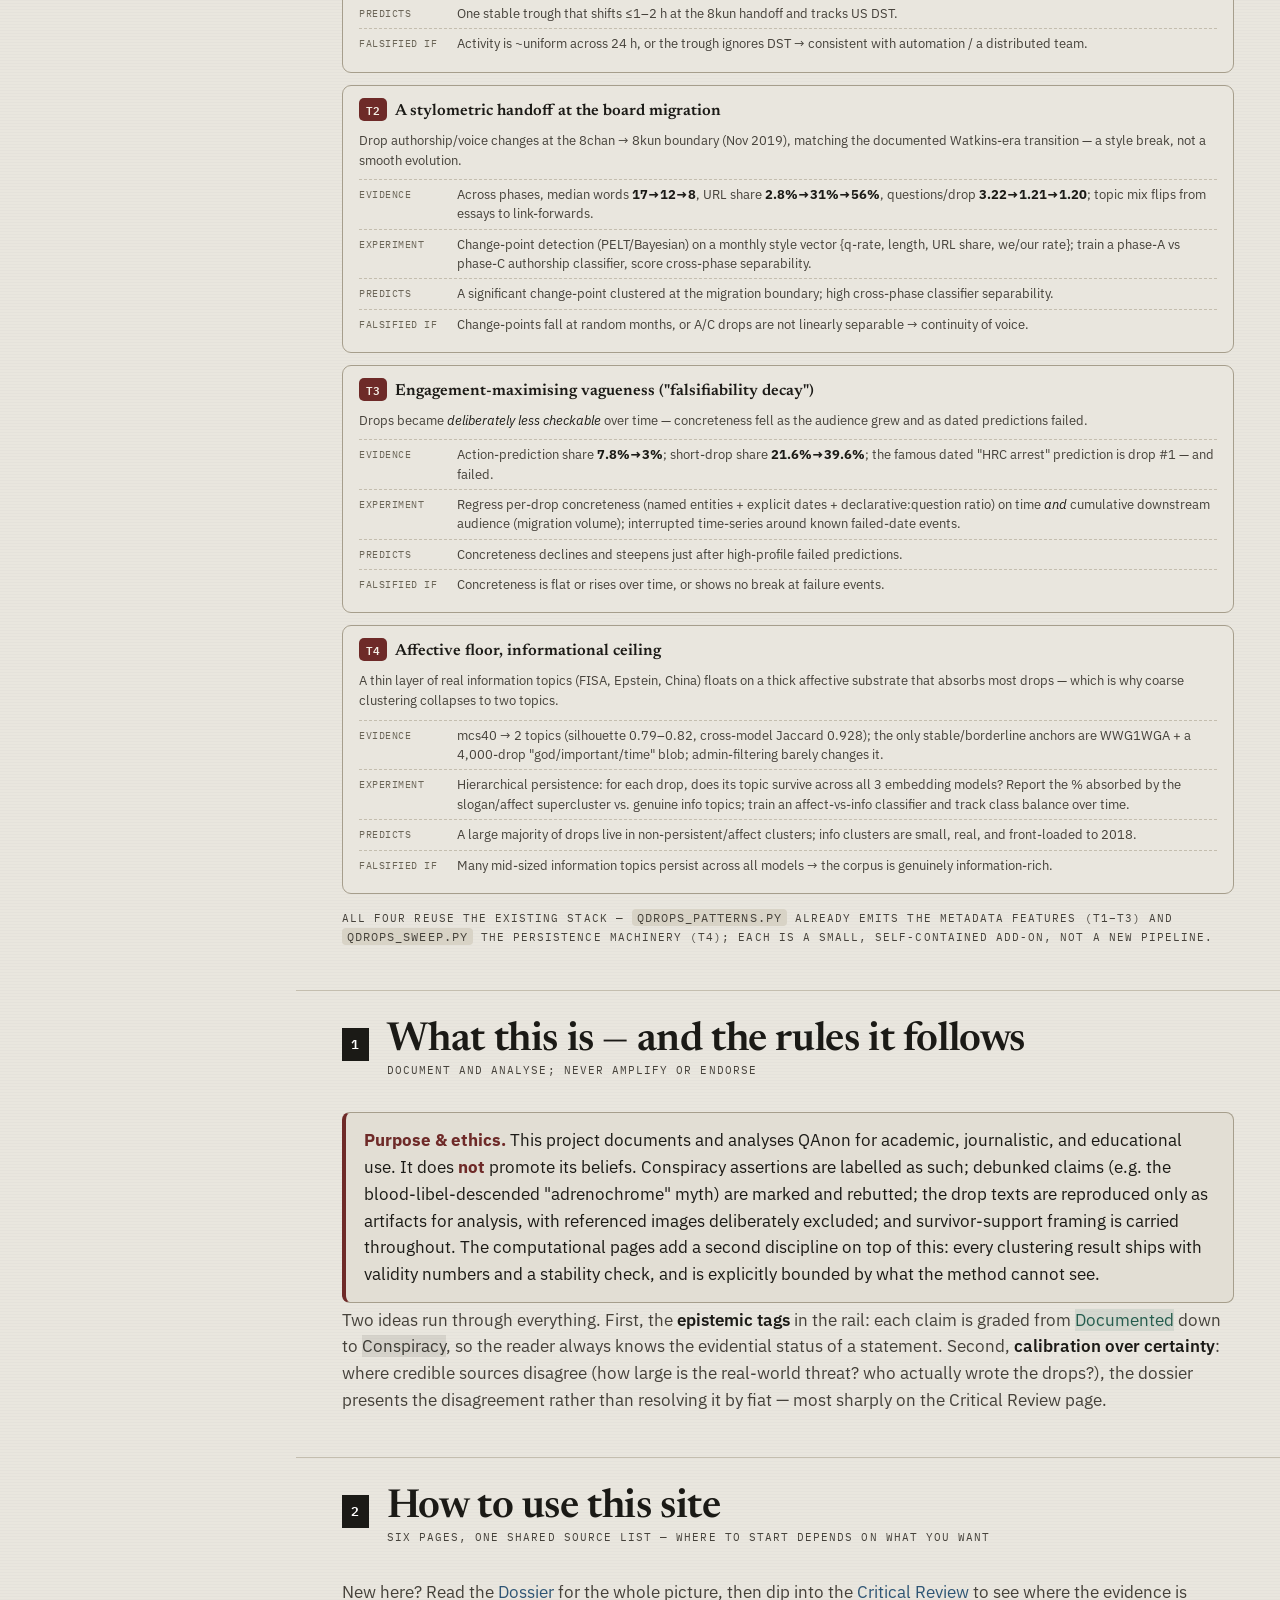
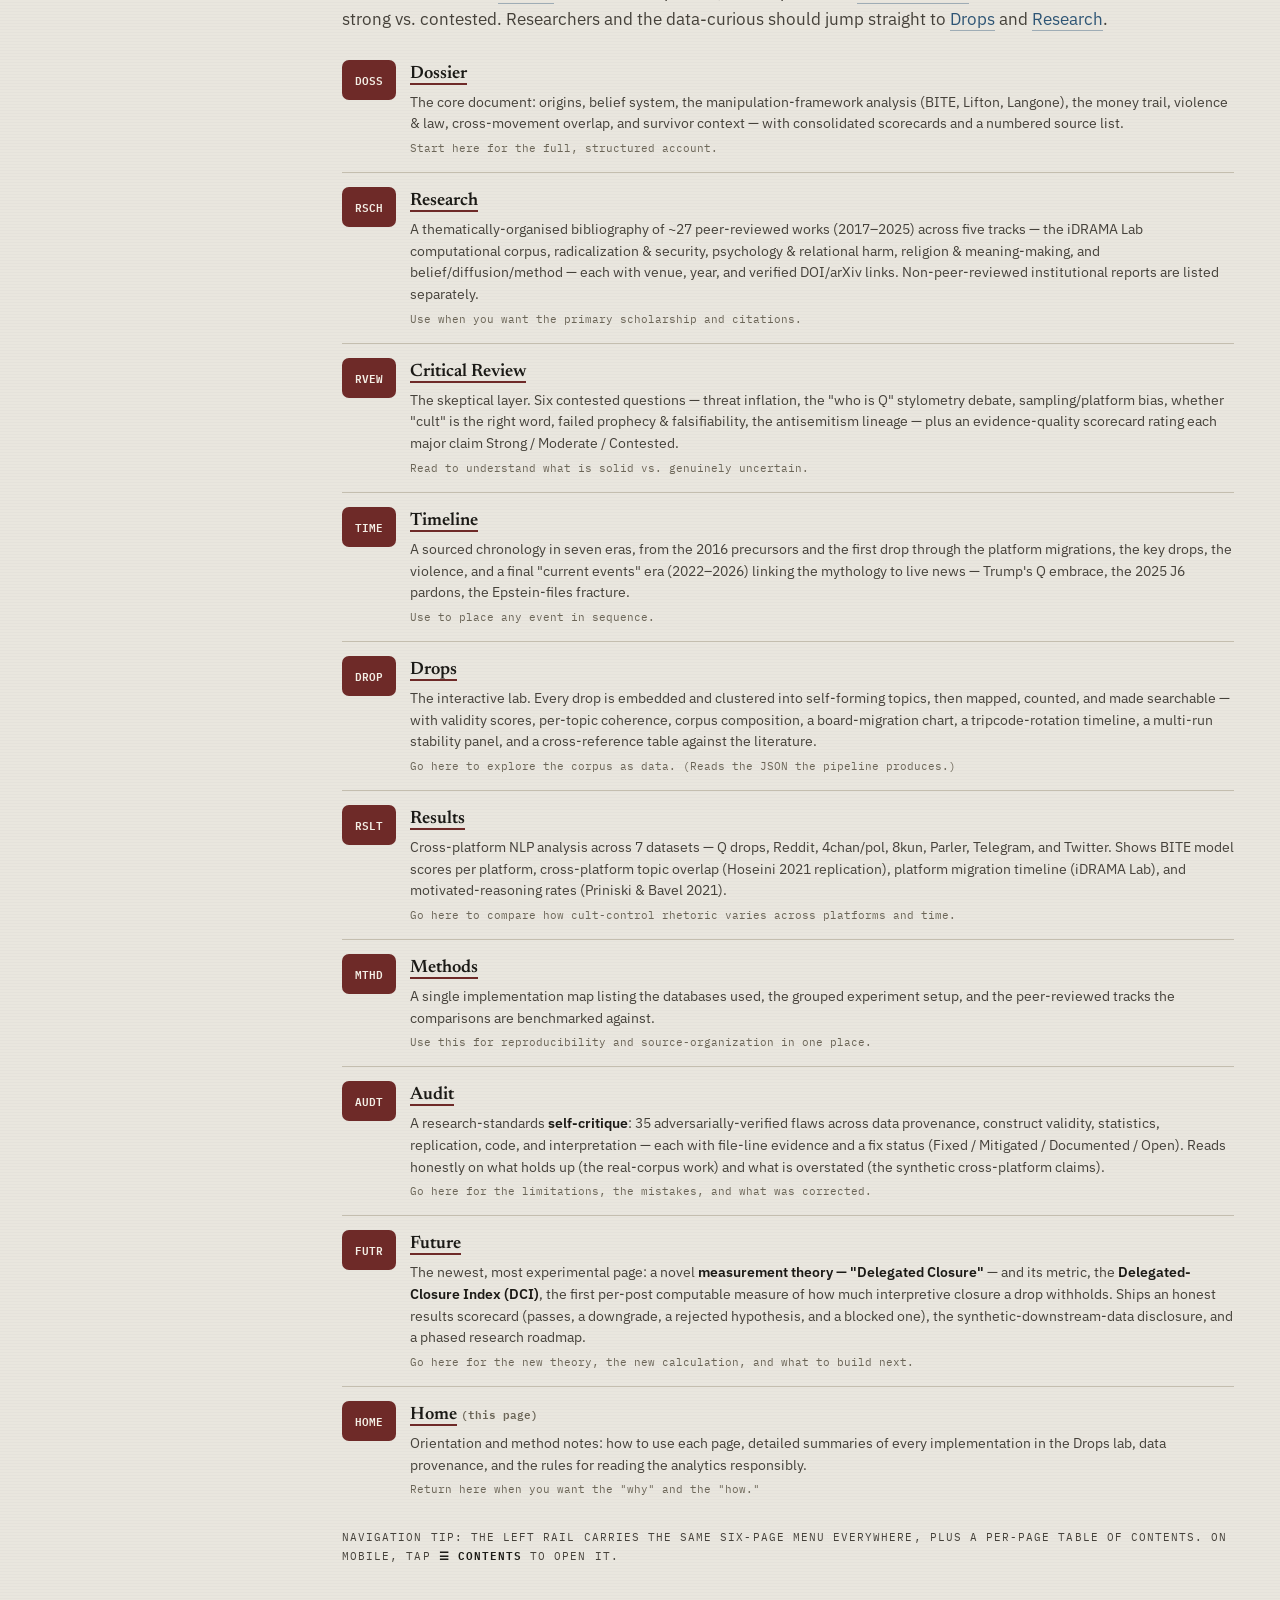
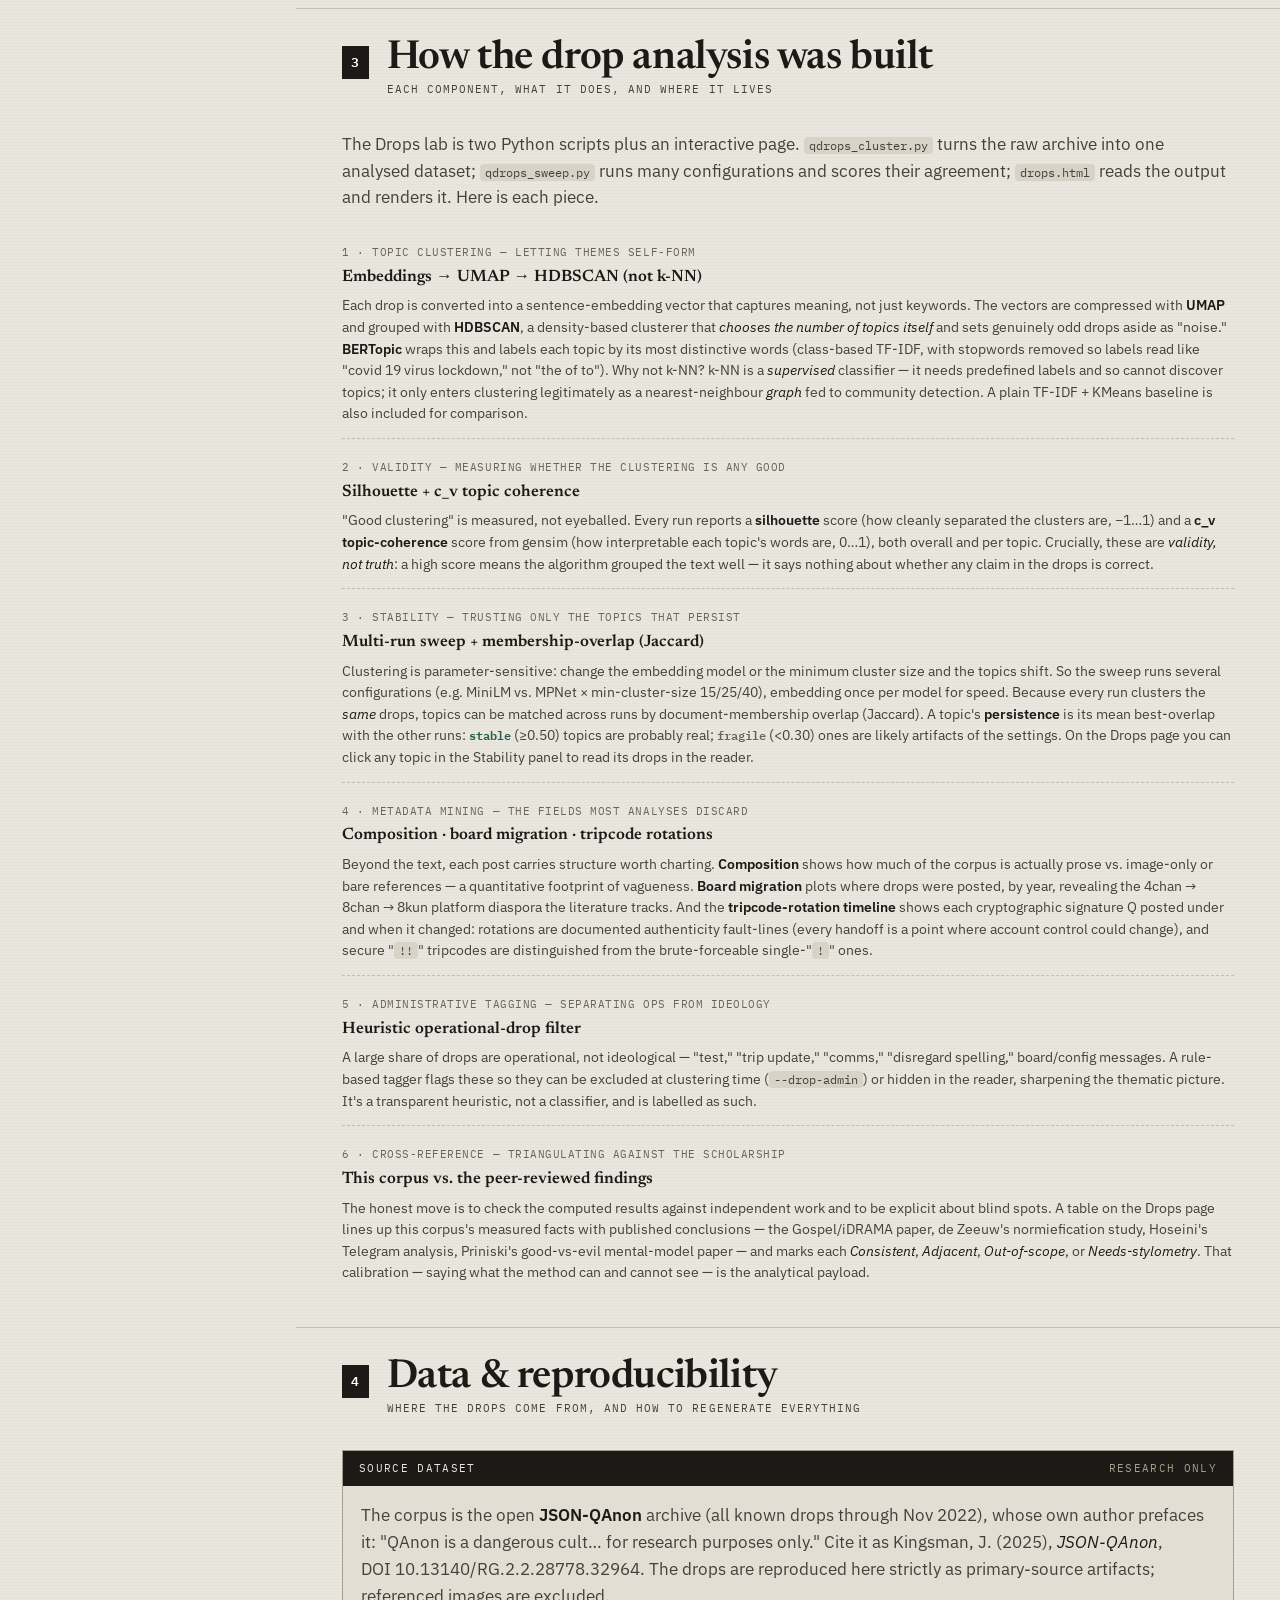
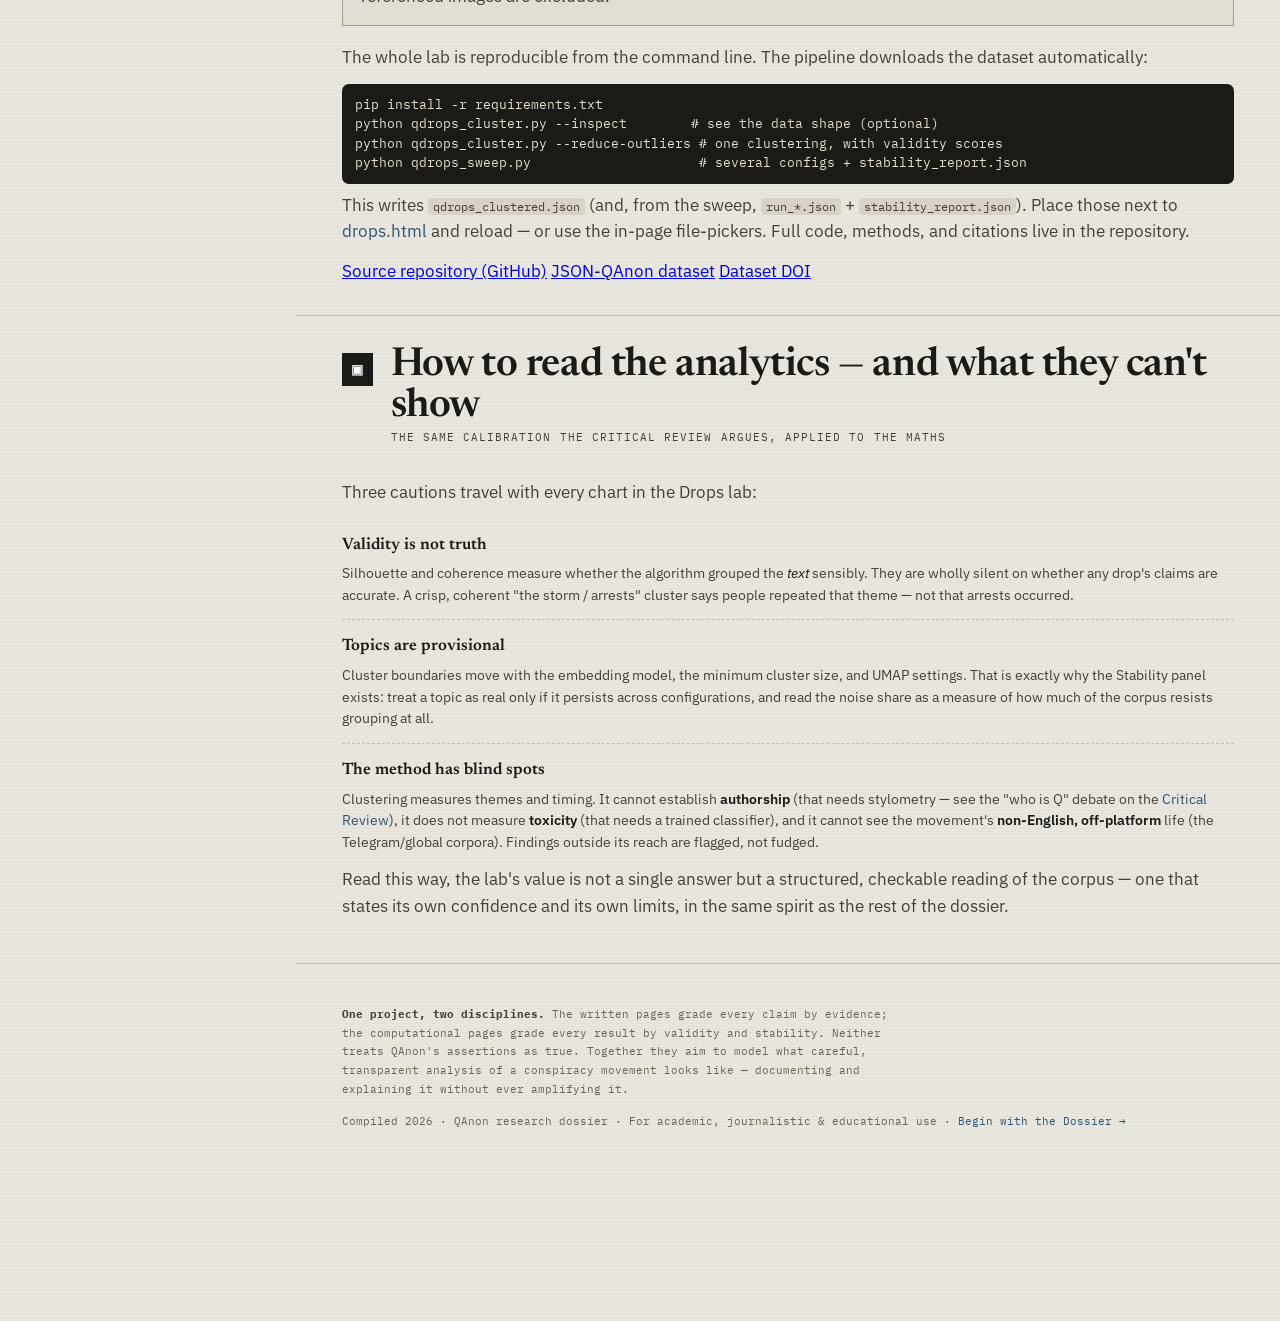
==== commit 88e41e99: "Add Methods Audit page + implement audit fixes (data, lexicons, stats, claims) New page: - audit.htm" ====
--- a/index.html
+++ b/index.html
@@ -210,7 +210,7 @@
         <div><h2 class="sech">Best result, experiment setup &amp; the LLM used</h2>
         <p class="sectag">Improved ablation run — 3 embedding models × 3 cluster sizes, scored for stability</p></div></div>
       <div class="secbody">
-        <p style="color:var(--ink-2);margin-top:0">The refreshed experiment (<code style="font-family:var(--mono);font-size:12px;background:var(--paper-3);padding:1px 5px;border-radius:4px">improved_experiment.py</code>, device target <strong>T4 GPU</strong>, method <strong>BERTopic</strong>) re-clusters the full <strong>4,966-drop</strong> corpus under an ablation grid — three sentence-embedding models (<strong>BAAI/bge-large-en-v1.5</strong> primary, plus all-mpnet-base-v2 and all-MiniLM-L6-v2) crossed with <strong>min_cluster_size ∈ {15, 25, 40}</strong>, in both the full and admin-filtered corpora (12 runs total). Each run is scored on a composite of silhouette separation, gensim c<sub>v</sub> coherence, and cross-run topic persistence.</p>
+        <p style="color:var(--ink-2);margin-top:0">The refreshed experiment (<code style="font-family:var(--mono);font-size:12px;background:var(--paper-3);padding:1px 5px;border-radius:4px">improved_experiment.py</code>, device target <strong>T4 GPU</strong>, method <strong>BERTopic</strong>) re-clusters the Q corpus under an ablation grid — three sentence-embedding models (<strong>BAAI/bge-large-en-v1.5</strong> primary, plus all-mpnet-base-v2 and all-MiniLM-L6-v2) crossed with <strong>min_cluster_size ∈ {15, 25, 40}</strong>, in both the full and admin-filtered corpora (12 runs total). <span style="color:#9b2c2c">Correction (post-audit): the clustering pipeline analyses <strong>4,248</strong> drops after empty/duplicate removal (4,135 with the admin filter), not the full 4,966</span> — the descriptive/BITE/DCI work below uses all 4,966. Each run is scored on a composite of silhouette, gensim c<sub>v</sub> coherence, and cross-run topic persistence.</p>
         <div class="kpis">
           <div><div class="k">Winning run</div><div class="v">MiniLM·mcs40</div><div class="s">composite 0.5966</div></div>
           <div><div class="k">Silhouette</div><div class="v">0.795</div><div class="s">cluster separation</div></div>
@@ -218,7 +218,7 @@
           <div><div class="k">Mean persistence</div><div class="v">0.525</div><div class="s">stable across runs</div></div>
         </div>
         <table class="dtab">
-          <caption>Top of the 12-run ablation scoreboard (composite = ⅓·silhouette + ⅓·coherence + ⅓·persistence). The two-topic solutions at mcs40 win because they are <em>robust</em>: MiniLM·mcs40 and MPNet·mcs40 agree at Jaccard <b>0.928</b> — nearly the same partition from independent models. Full table: <a href="results/improved/improved_experiment_report.md">improved_experiment_report.md</a>.</caption>
+          <caption>Top of the 12-run ablation scoreboard. <span style="color:#9b2c2c">Correction (post-audit): the real composite is <b>0.50·persistence + 0.30·silhouette + 0.20·coherence</b> (<code>improved_experiment.py:133</code>), not equal thirds.</span> The two-topic mcs40 solutions "win" largely <em>because</em> persistence is the heaviest term and persistence mechanically rewards coarse few-topic splits (r≈−0.99 with topic count), and the silhouette is measured in the UMAP space HDBSCAN optimised. Read "robust 2 topics" as a property of this scoring, not external proof — see the <a href="audit.html">Methods Audit</a>. (The MiniLM/MPNet mcs40 agreement of <b>0.928</b> is real, but two ~99%-in-one-topic splits agree trivially.)</caption>
           <thead><tr><th>Run</th><th>Model</th><th>mcs</th><th>Topics</th><th>Silhouette</th><th>c<sub>v</sub></th><th>Persist.</th><th>Score</th></tr></thead>
           <tbody>
             <tr class="best"><td>MiniLM·mcs40</td><td>all-MiniLM-L6-v2</td><td>40</td><td>2</td><td>0.795</td><td>0.478</td><td>0.525</td><td>0.597</td></tr>
@@ -253,7 +253,7 @@
           <li>
             <span class="tag">A · Shared cross-platform lexicon</span>
             <h4>One vocabulary travels everywhere</h4>
-            <p>Across all 21 platform pairs, the same anchor words recur regardless of which two platforms are compared: <em>storm, patriots, coming, god, fisa, drop, msm, ready, wwg1wga, panic, map, trust, everything</em>. The strongest pair is <strong>Parler × Twitter (Jaccard 0.273)</strong>; the slogan <strong>WWG1WGA</strong> is the single most stable topic across every embedding model. The narrative diffuses as a fixed phrase-set, not as evolving argument.</p>
+            <p>Across all 21 platform pairs, the same anchor words recur regardless of which two platforms are compared: <em>storm, patriots, coming, god, fisa, drop, msm, ready, wwg1wga, panic, map, trust, everything</em>. The strongest pair is <strong>Parler × Twitter (Jaccard 0.273)</strong>; the slogan <strong>WWG1WGA</strong> is the single most stable topic across every embedding model. <span style="color:#9b2c2c">⚠ Caveat (post-audit): every <em>cross-platform</em> number here (the 21 pairs, the 0.273, the "shared lexicon") is computed over <strong>synthetic</strong> downstream samples, and the Jaccard was stopword-inflated (~27% function words; now fixed in code). Treat the cross-platform pattern as illustration, not evidence — see the <a href="audit.html">Methods Audit</a>. The WWG1WGA stability is on the real Q corpus and stands.</span></p>
           </li>
           <li>
             <span class="tag">B · Affective uniformity under clustering</span>
@@ -267,14 +267,14 @@
           </li>
         </ol>
 
-        <h3 style="font-family:var(--serif);font-size:16px;margin:16px 0 2px;color:var(--ink)">D · A single human's clock</h3>
-        <p style="color:var(--ink-2);margin:0 0 4px;font-size:13.5px">Posting time-of-day (UTC, all 4,966 drops) shows a sharp nocturnal trough: the busiest hour holds <strong>143×</strong> the volume of the quietest, and the deepest three-hour window (11–13 UTC) contains just <strong>0.44%</strong> of the entire corpus. That trough lands squarely in the human sleep band under <em>every</em> US time zone (≈03:00 PST → 06:00 EST).</p>
+        <h3 style="font-family:var(--serif);font-size:16px;margin:16px 0 2px;color:var(--ink)">D · A US-timezone posting clock</h3>
+        <p style="color:var(--ink-2);margin:0 0 4px;font-size:13.5px">Posting time-of-day (UTC, all 4,966 drops) shows a sharp nocturnal trough: the deepest three-hour window (<strong>08–13 UTC</strong> band; 11–13 UTC is the very bottom) contains under <strong>0.5%</strong> of the corpus, and it lands in the human sleep band under <em>every</em> US time zone (≈03:00 PST → 06:00 EST). <span style="color:#9b2c2c">Caveat (post-audit): the headline "143× busy/quiet" ratio divides by a single-hour count of just <strong>n=3 drops</strong> — an unstable denominator; the windowed contrast is the robust statistic. And this shows a US-timezone <em>schedule</em>, which does not establish a <em>single</em> author — a team sharing US hours fits equally, consistent with the <a href="review.html">Critical Review</a>'s multiple-author finding.</span></p>
         <div class="circ">
           <div class="bars">
             <i style="height:66%"></i><i style="height:63%"></i><i style="height:71%"></i><i style="height:58%"></i><i style="height:66%"></i><i style="height:52%"></i><i style="height:35%"></i><i style="height:16%"></i><i class="trough" style="height:6%"></i><i class="trough" style="height:2%"></i><i class="trough" style="height:5%"></i><i class="trough" style="height:3%"></i><i class="trough" style="height:1%"></i><i class="trough" style="height:1%"></i><i style="height:9%"></i><i style="height:32%"></i><i style="height:73%"></i><i style="height:97%"></i><i style="height:100%"></i><i style="height:86%"></i><i style="height:79%"></i><i style="height:72%"></i><i style="height:72%"></i><i style="height:88%"></i>
           </div>
           <div class="axis"><span>0</span><span></span><span></span><span>3</span><span></span><span></span><span>6</span><span></span><span></span><span>9</span><span></span><span></span><span>12</span><span></span><span></span><span>15</span><span></span><span></span><span>18</span><span></span><span></span><span>21</span><span></span><span></span></div>
-          <div class="cap">Drops per UTC hour. Red = the 08–13 UTC sleep trough (3–24 drops/hour vs. a 431-drop peak at 18:00 UTC). A 24/7 team would fill the trough; one person on a US clock leaves it empty.</div>
+          <div class="cap">Drops per UTC hour. Red = the 08–13 UTC sleep trough (3–24 drops/hour vs. a 431-drop peak at 18:00 UTC). A 24/7 automated operation would fill the trough; a US-timezone human or team leaves it empty.</div>
         </div>
         <p style="color:var(--ink-3);font-family:var(--mono);font-size:11px;margin:6px 0 0">Cadence corroborates the single-author read: <strong>25.6%</strong> of consecutive drops land &lt;5 minutes apart (typing sessions), with a 0.23 h median gap punctuated by multi-day silences.</p>
       </div>
@@ -290,7 +290,7 @@
         <div class="twocol">
           <div class="theory backed">
             <div class="th"><span class="tlabel">Most backed by data</span>
-              <h3>The drops are an affective engagement engine; the audience is the amplifier</h3></div>
+              <h3>The drops are an affective engagement engine; the audience appears to be the amplifier <span style="font-size:11px;color:#9b2c2c">(amplification provisional)</span></h3></div>
             <div class="bd">
               <p>QAnon's power lives in interpretation and emotion, not instructions — and most of the "cult-control" signal is manufactured downstream by followers, not by Q.</p>
               <ul>
@@ -331,9 +331,9 @@
         <p style="color:var(--ink-2);margin-top:0">These go beyond the existing pipeline. Each is stated as a falsifiable hypothesis with the evidence that motivates it, a concrete experiment, and the result that would <em>disprove</em> it — the discipline the Critical Review demands.</p>
         <ol class="exps">
           <li>
-            <h4><span class="num">T1</span>Single nocturnal operator, not a 24/7 team</h4>
-            <p class="claim">The posting clock is one human's circadian rhythm on a US time zone — inconsistent with the "team of military-intel insiders" the mythology claims.</p>
-            <div class="rowx"><div class="lab">Evidence</div><div class="val">143× busy/quiet hour ratio; deepest 3 h = <b>0.44%</b> of all drops; trough in the sleep band for every US zone; 25.6% of drops &lt;5 min apart.</div></div>
+            <h4><span class="num">T1</span>US-timezone posting clock (authorship unresolved)</h4>
+            <p class="claim">The posting rhythm follows a single US-timezone human schedule — inconsistent with a 24/7 automated operation, though it does <em>not</em> by itself prove a single author (a US-hours team fits too).</p>
+            <div class="rowx"><div class="lab">Evidence</div><div class="val">Deepest 3 h (08–13 UTC) = <b>&lt;0.5%</b> of all drops; trough in the sleep band for every US zone; 25.6% of drops &lt;5 min apart. <span style="color:#9b2c2c">(The "143×" single-hour ratio rests on n=3 and is reported as fragile.)</span></div></div>
             <div class="rowx"><div class="lab">Experiment</div><div class="val">Per-phase UTC-hour KDE (4ch / 8ch / 8kun) + a <b>DST-shift test</b>: does the trough move with US daylight-saving dates? Bootstrap a uniform null.</div></div>
             <div class="rowx"><div class="lab">Predicts</div><div class="val">One stable trough that shifts ≤1–2 h at the 8kun handoff and tracks US DST.</div></div>
             <div class="rowx"><div class="lab">Falsified if</div><div class="val">Activity is ~uniform across 24 h, or the trough ignores DST → consistent with automation / a distributed team.</div></div>
@@ -422,6 +422,11 @@
             <h3><a href="methods.html">Methods</a></h3>
             <p>A single implementation map listing the databases used, the grouped experiment setup, and the peer-reviewed tracks the comparisons are benchmarked against.</p>
             <div class="when">Use this for reproducibility and source-organization in one place.</div>
+          </div></li>
+          <li><div class="ic">AUDT</div><div>
+            <h3><a href="audit.html">Audit</a></h3>
+            <p>A research-standards <strong>self-critique</strong>: 35 adversarially-verified flaws across data provenance, construct validity, statistics, replication, code, and interpretation — each with file-line evidence and a fix status (Fixed / Mitigated / Documented / Open). Reads honestly on what holds up (the real-corpus work) and what is overstated (the synthetic cross-platform claims).</p>
+            <div class="when">Go here for the limitations, the mistakes, and what was corrected.</div>
           </div></li>
           <li><div class="ic">FUTR</div><div>
             <h3><a href="future.html">Future</a></h3>
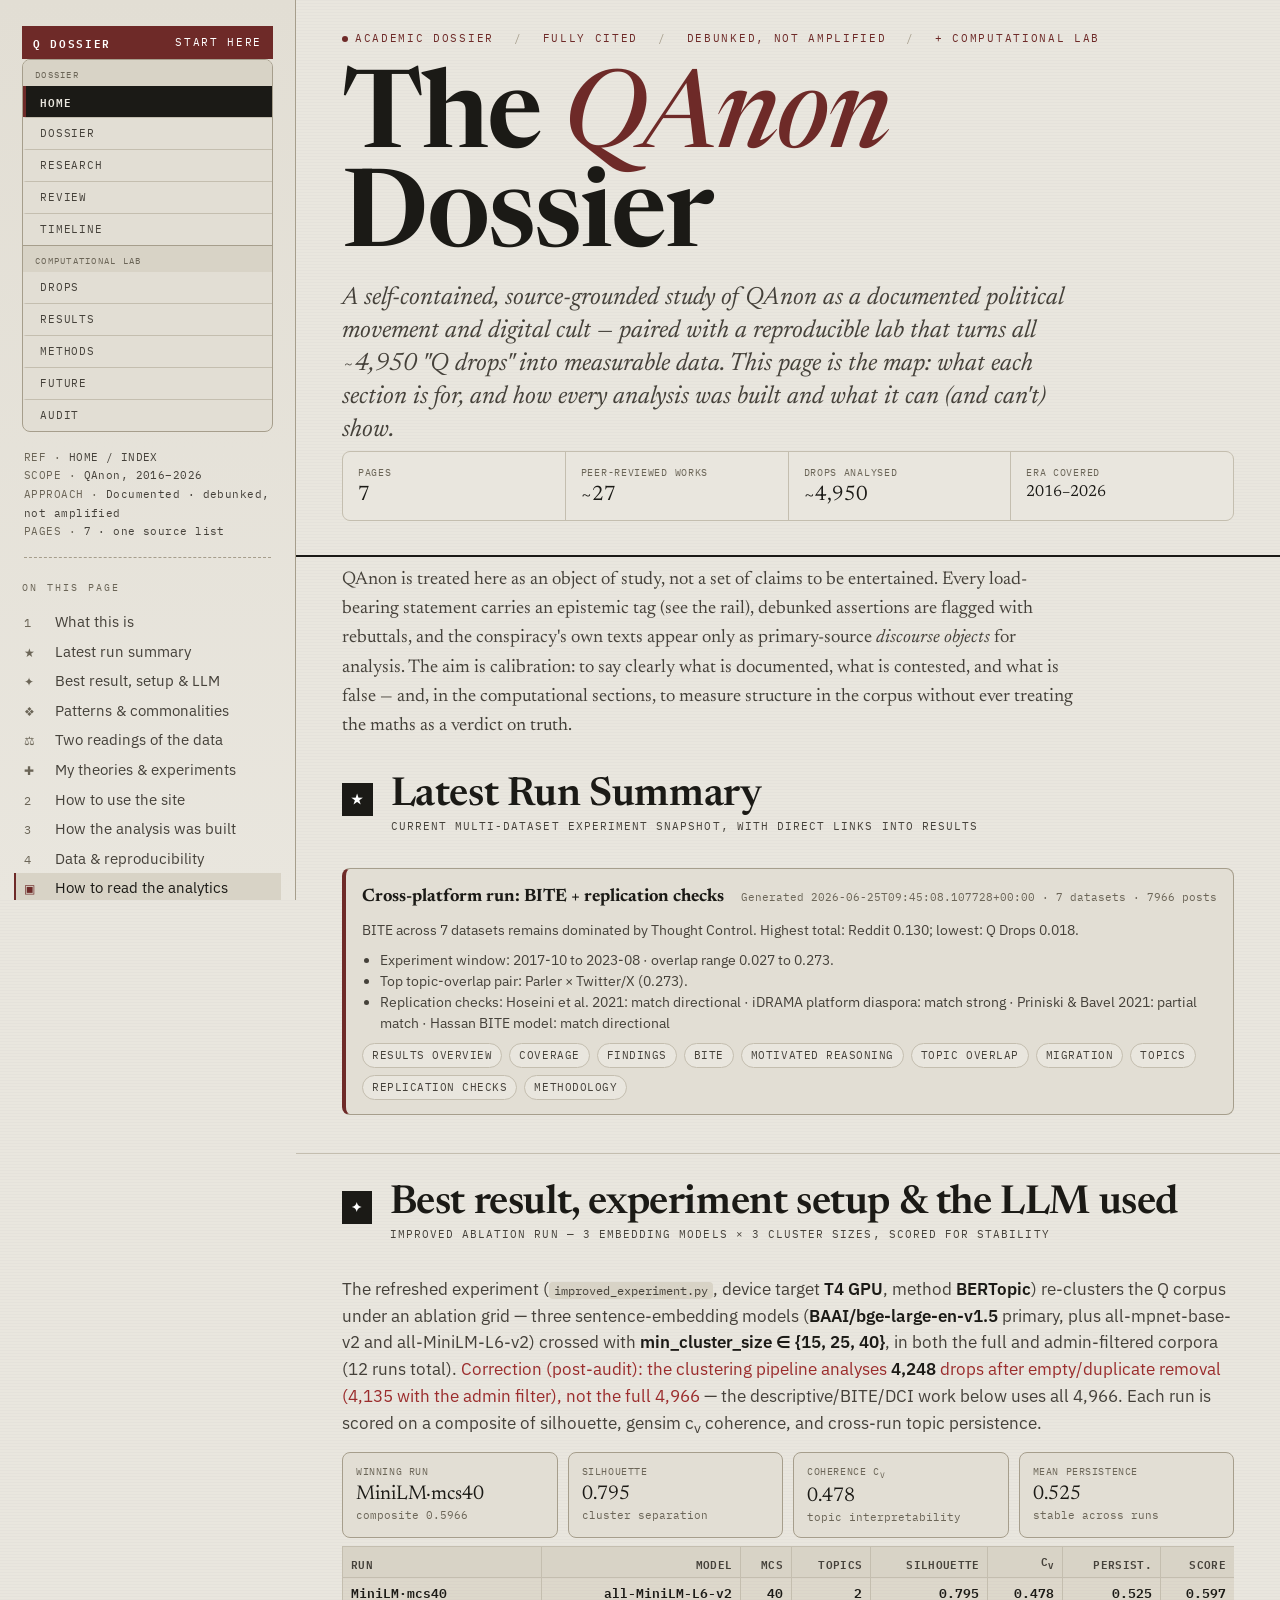
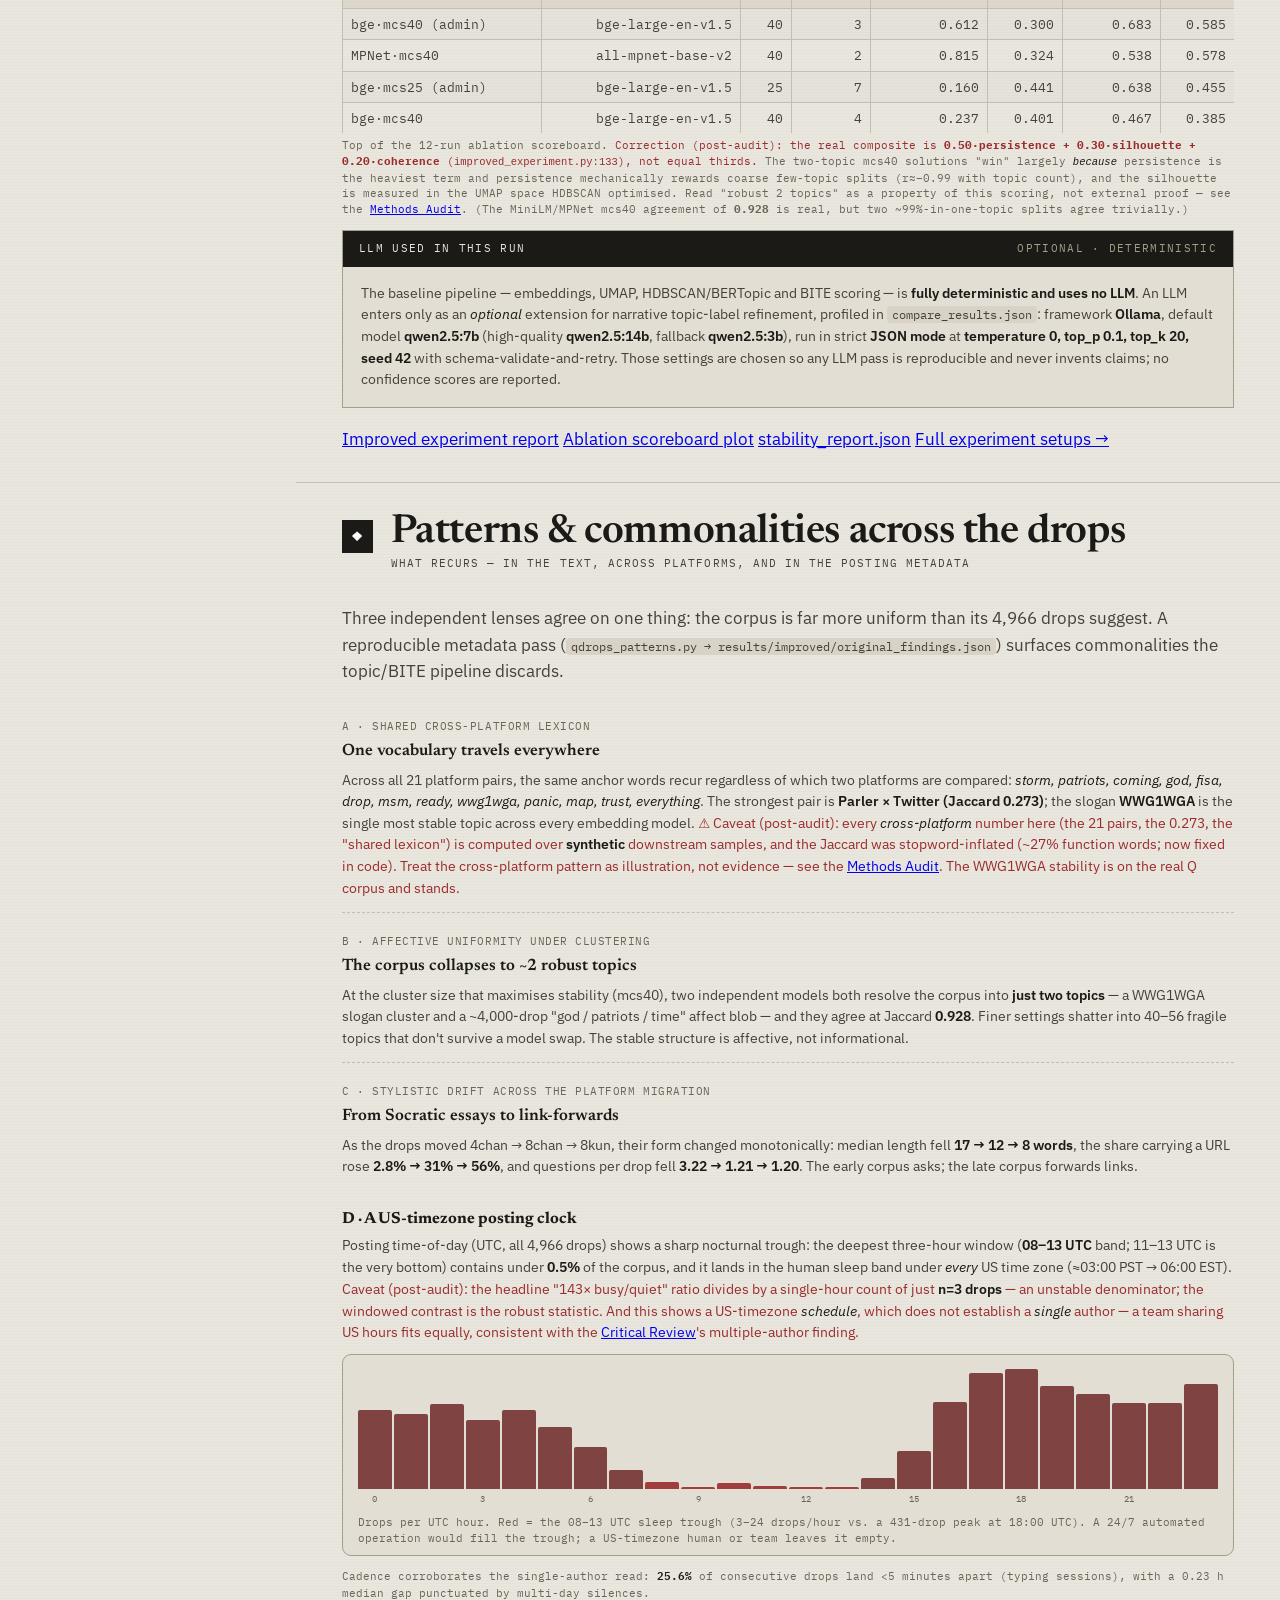
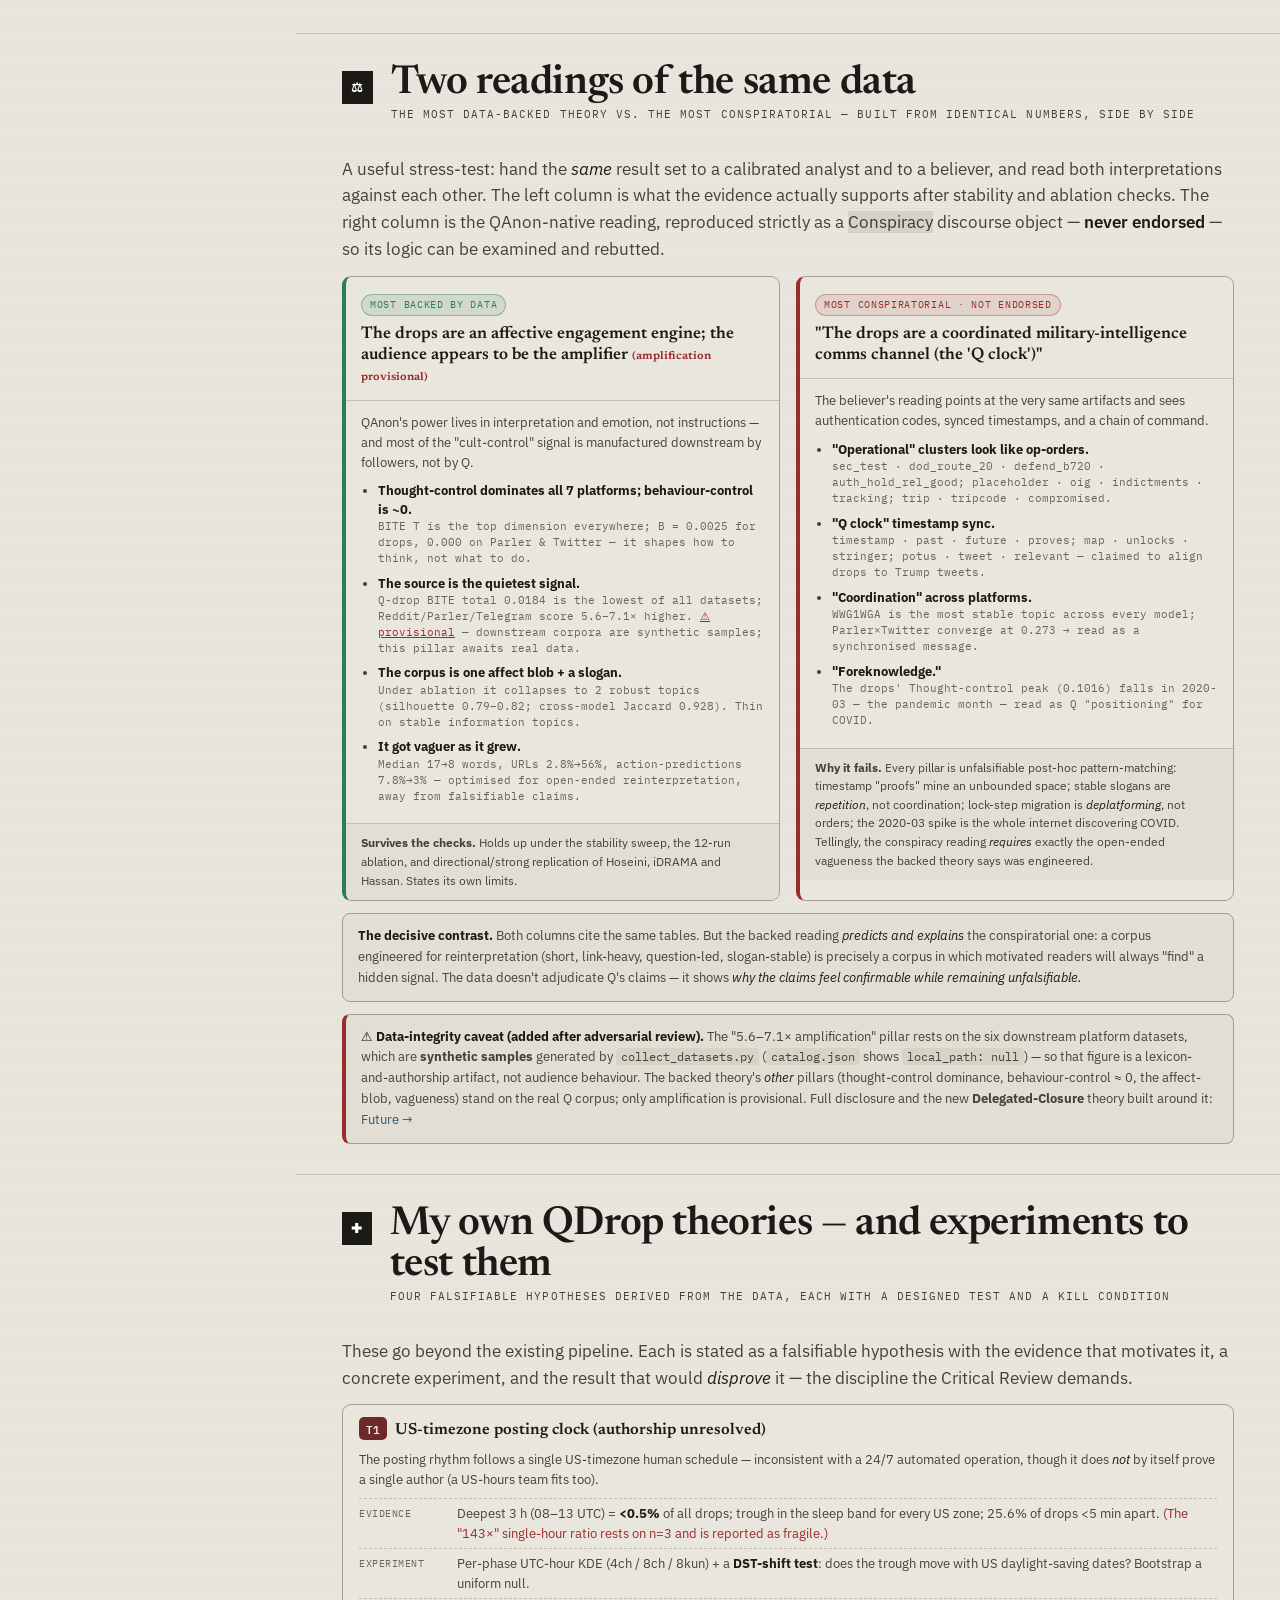
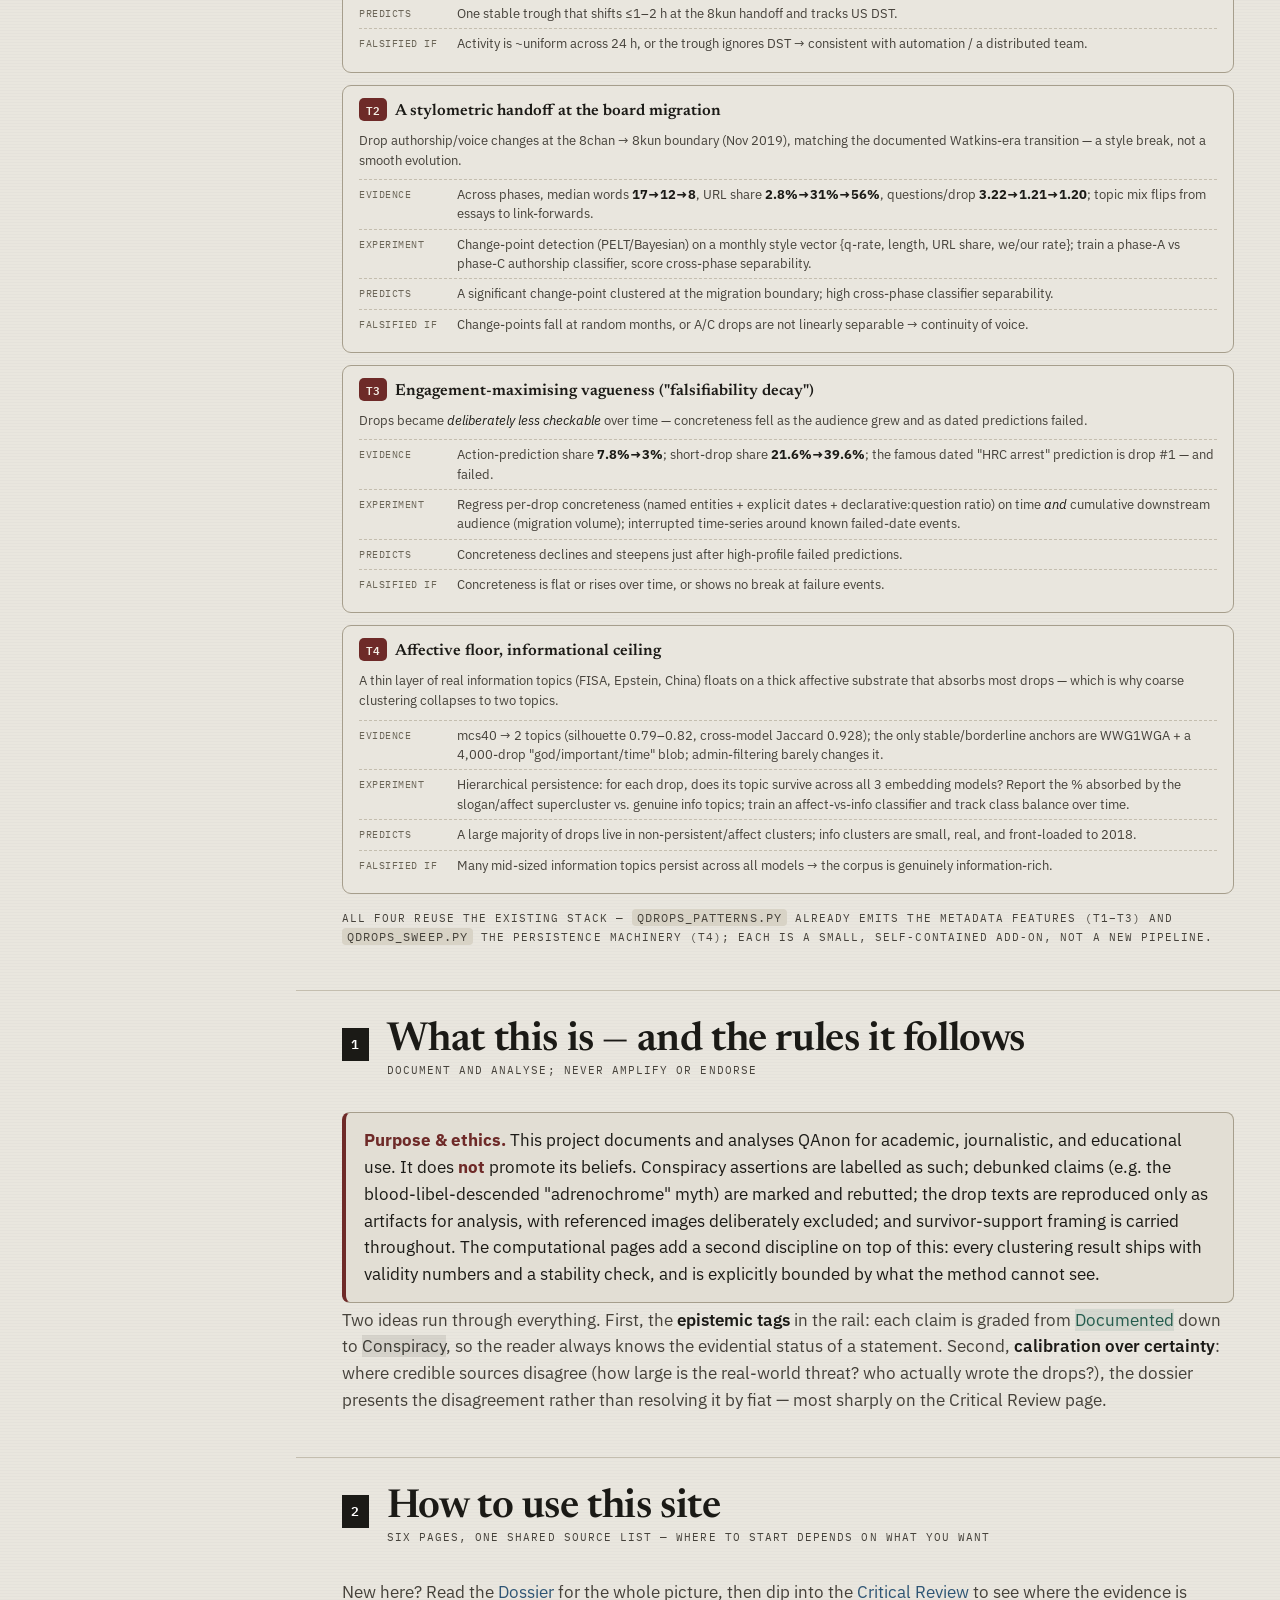
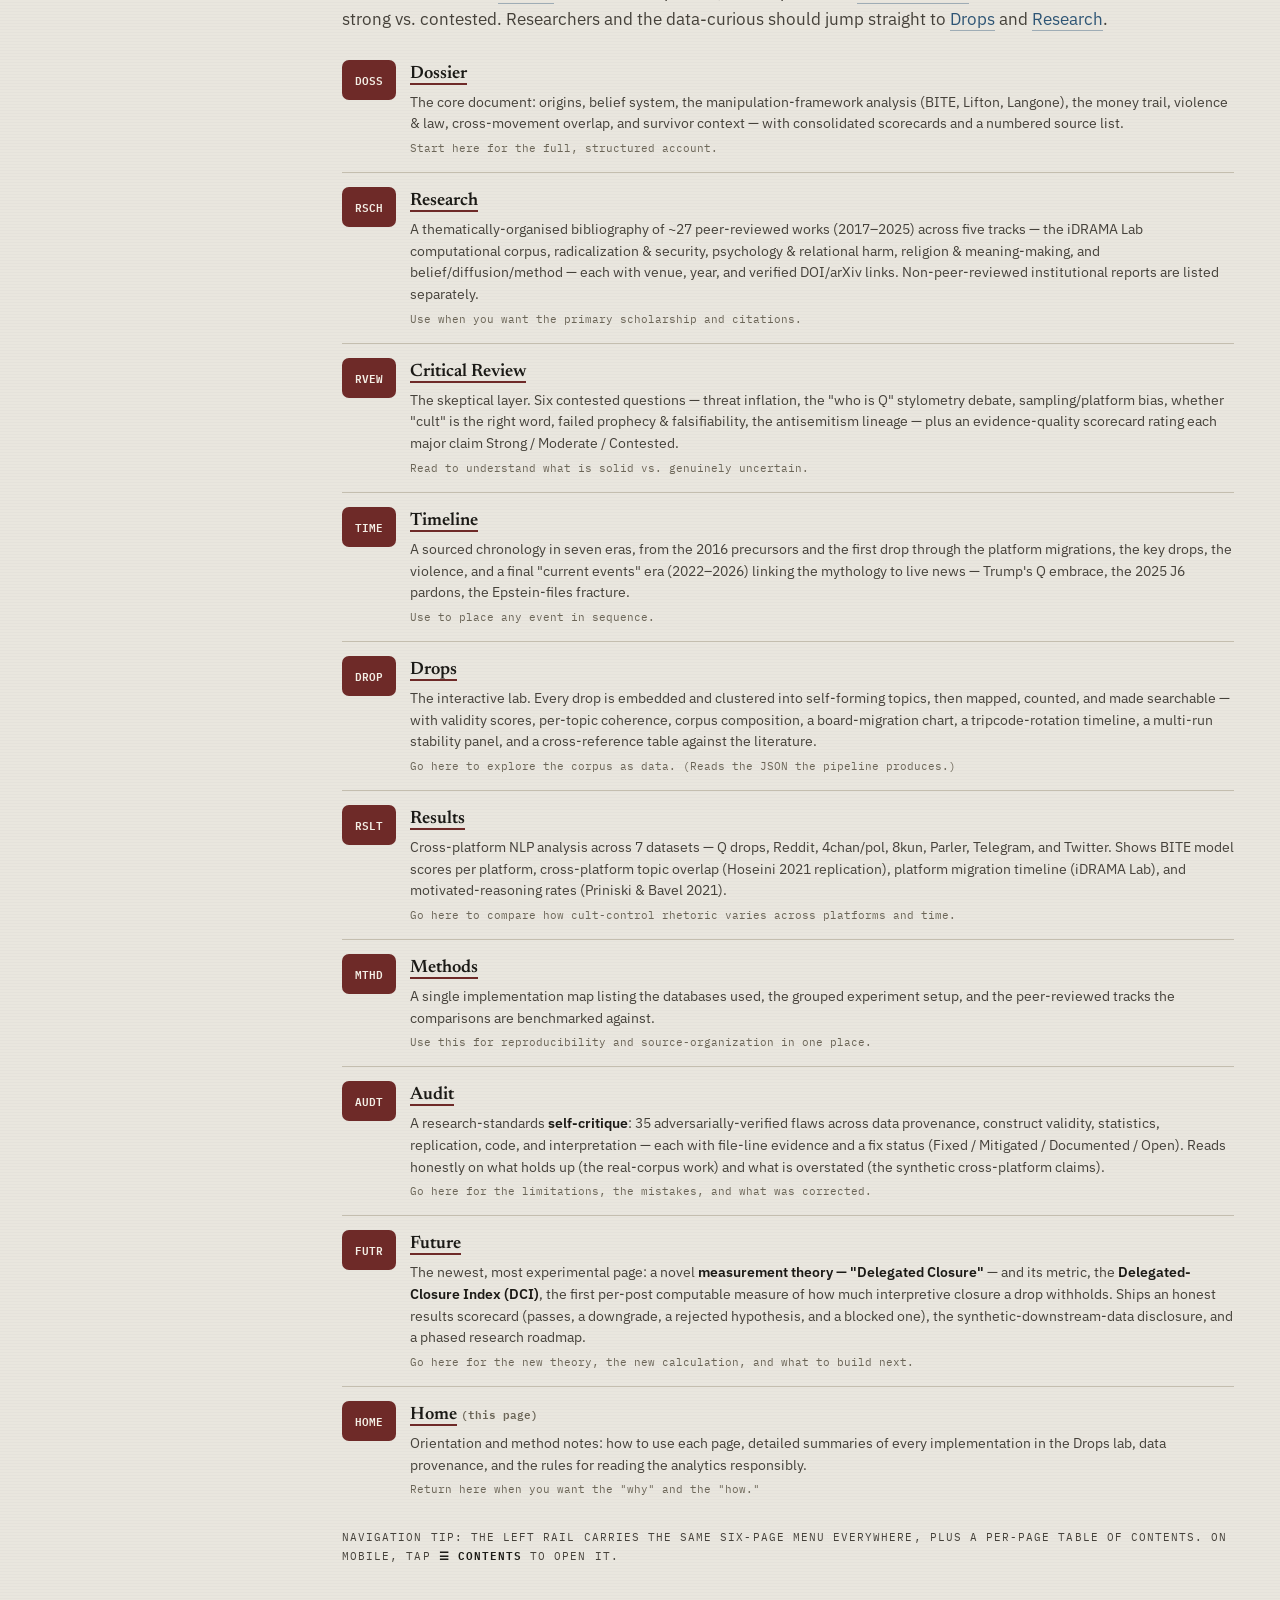
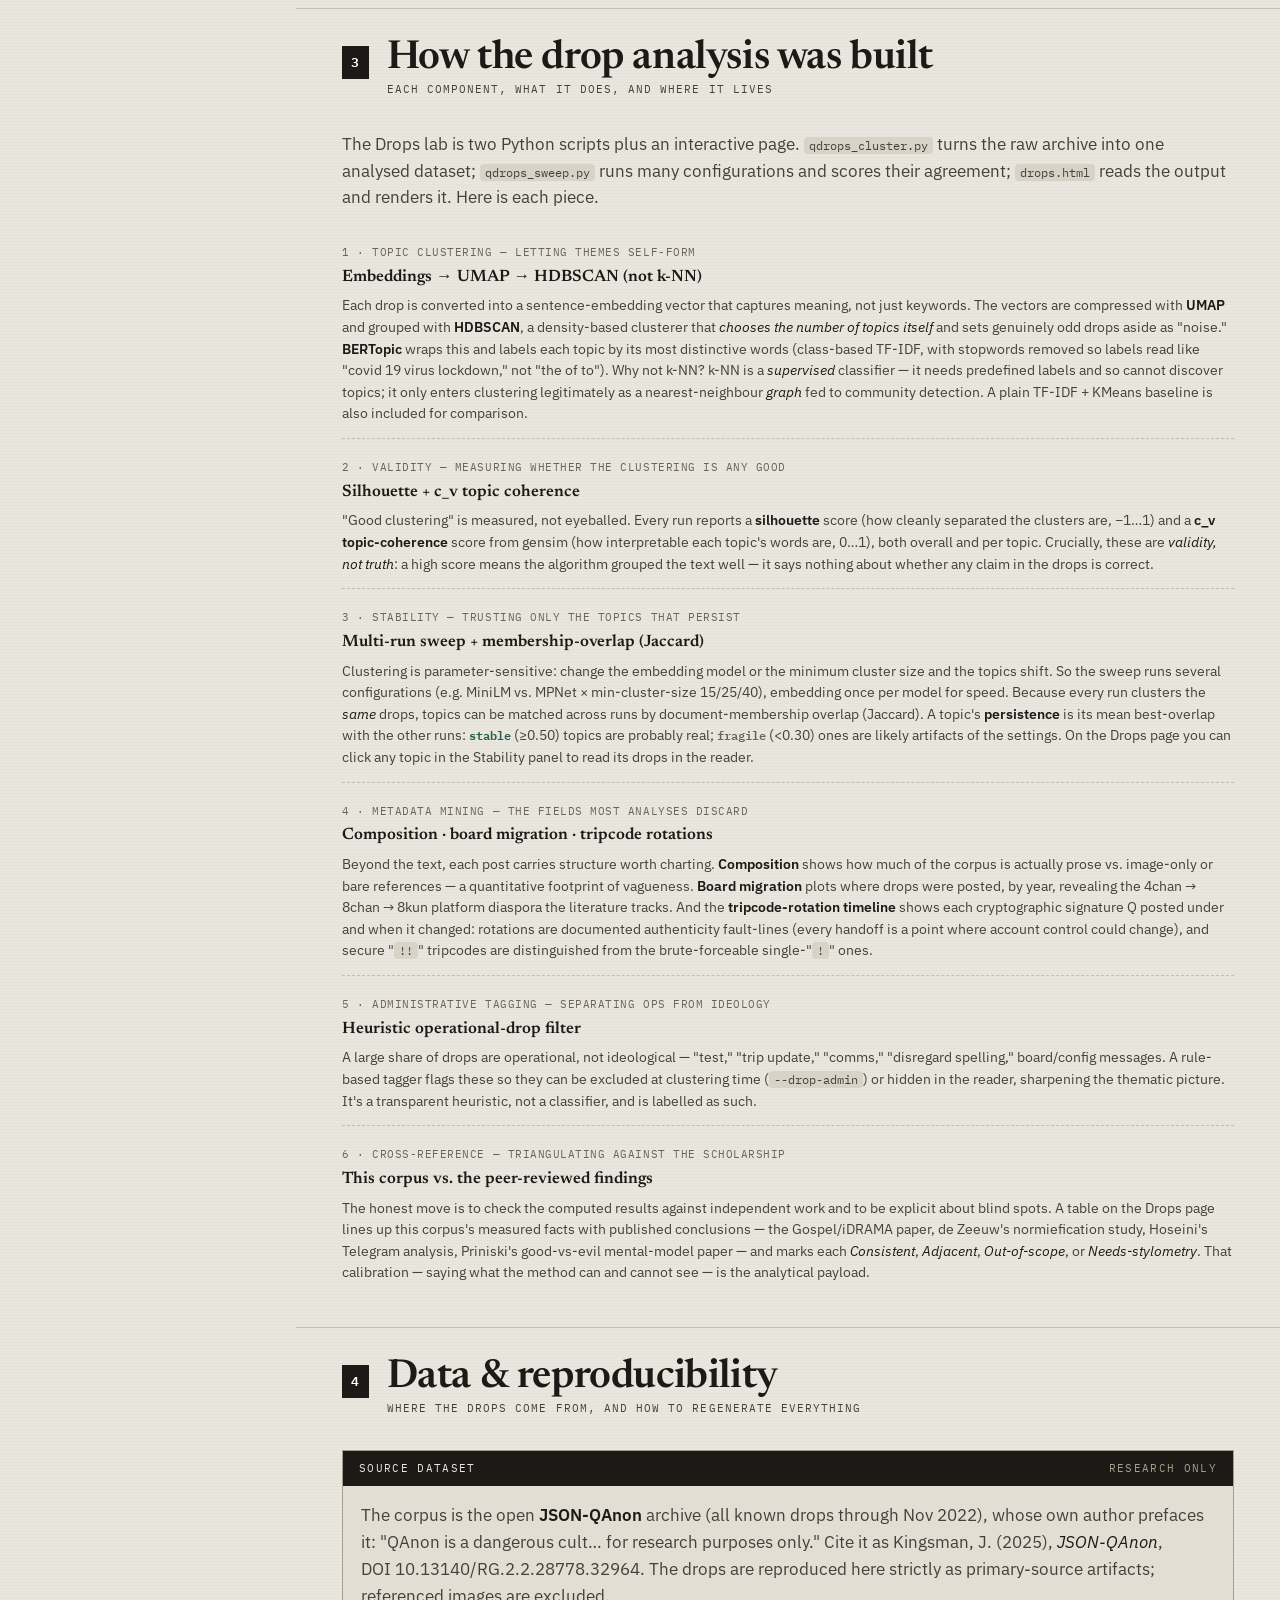
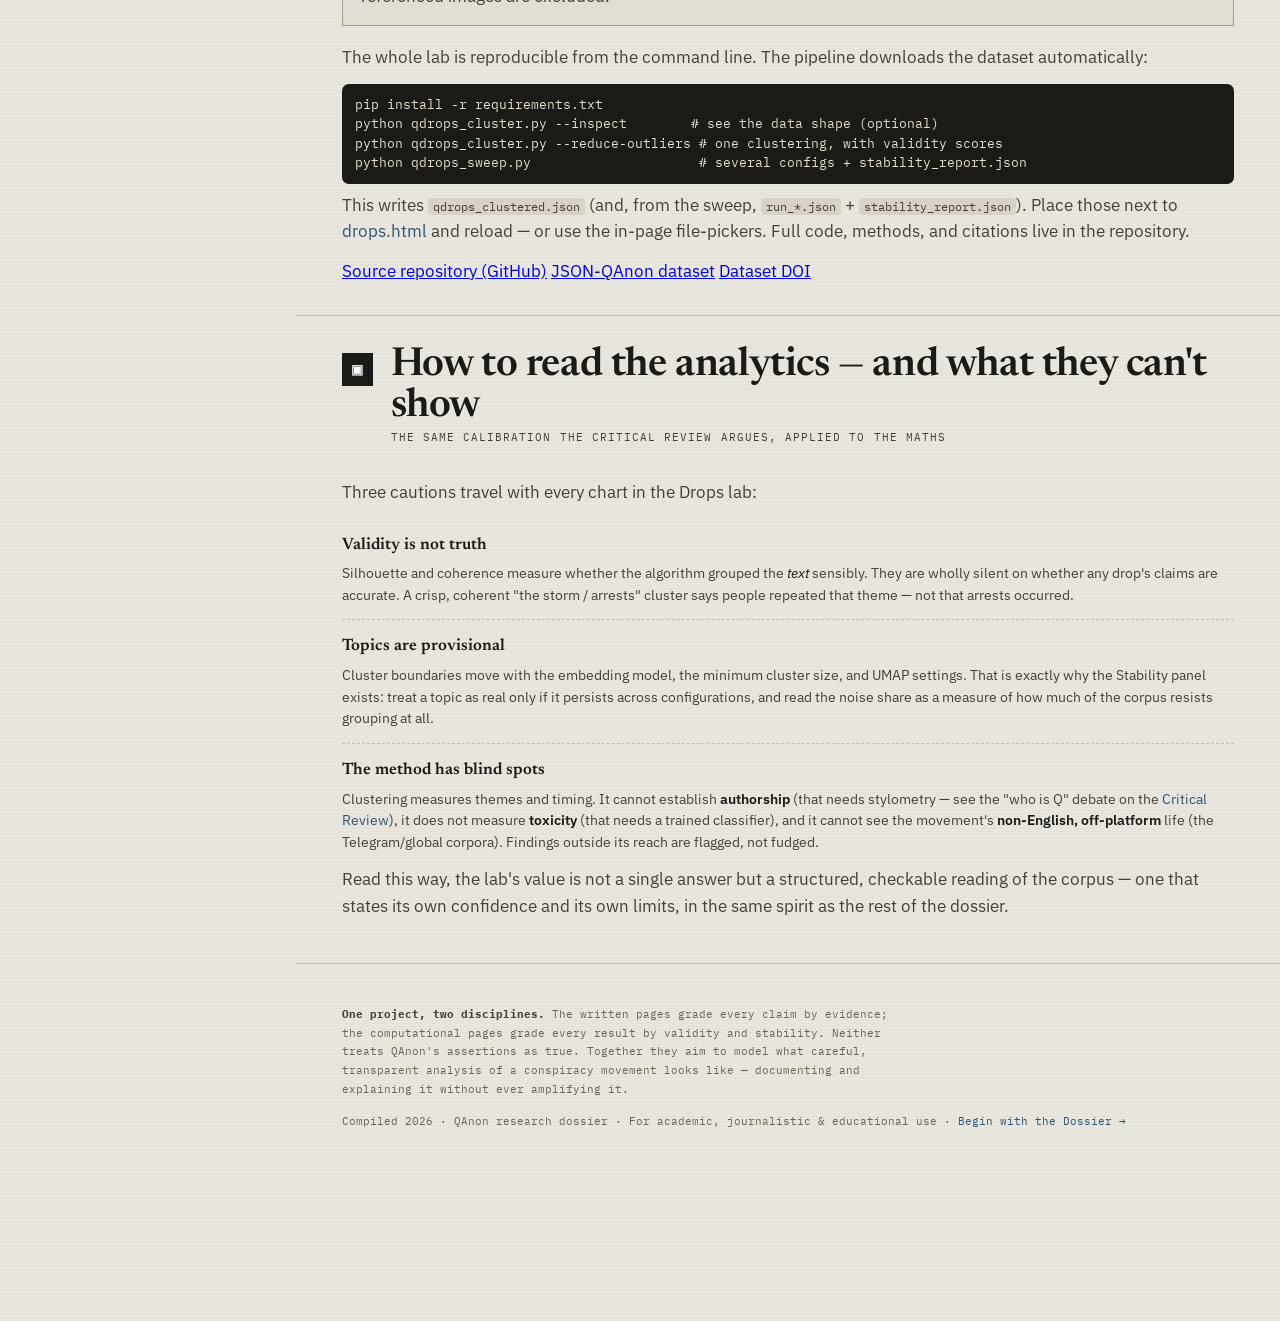
==== commit 1e04dd39: "Redesign sidebar nav: grouped vertical list + add Audit; fix grid breakage - Replace the cramped 3-c" ====
--- a/index.html
+++ b/index.html
@@ -107,15 +107,18 @@
     <div class="rail-inner" id="rail">
       <div class="seal"><b>Q Dossier</b><span>Start here</span></div>
       <nav class="xnav">
+        <span class="xgroup">Dossier</span>
         <a href="index.html" class="here">Home</a>
         <a href="dossier.html">Dossier</a>
         <a href="research.html">Research</a>
         <a href="review.html">Review</a>
         <a href="timeline.html">Timeline</a>
+        <span class="xgroup">Computational lab</span>
         <a href="drops.html">Drops</a>
         <a href="results.html">Results</a>
         <a href="methods.html">Methods</a>
         <a href="future.html">Future</a>
+        <a href="audit.html">Audit</a>
       </nav>
       <div class="reffile">
         REF · <span>HOME / INDEX</span><br>
--- a/assets/style.css
+++ b/assets/style.css
@@ -278,18 +278,22 @@
    MULTI-PAGE ADDITIONS  (cross-page nav, research, timeline)
    ============================================================ */
 
-/* ---------- Cross-page switcher (in rail) ---------- */
-.xnav{display:grid; grid-template-columns:repeat(3,minmax(0,1fr)); border:1px solid var(--rule-2); margin:0 0 16px;
-  font-family:var(--mono)}
-.xnav a{text-align:center; text-decoration:none; padding:8px 3px;
-  font-size:9.5px; letter-spacing:.1em; text-transform:uppercase;
-  color:var(--ink-3); border-right:1px solid var(--rule-2); border-bottom:1px solid var(--rule-2);
-  background:var(--paper-2); transition:background .15s,color .15s; min-width:0}
-.xnav a:nth-child(3n){border-right:none}
-.xnav a:nth-last-child(-n+3){border-bottom:none}
-.xnav a:last-child{border-right:none}
-.xnav a:hover{background:var(--paper-3); color:var(--ink)}
-.xnav a.here{background:var(--ink); color:var(--paper)}
+/* ---------- Cross-page switcher (in rail) — grouped vertical list ---------- */
+.xnav{display:flex; flex-direction:column; border:1px solid var(--rule-2); border-radius:8px;
+  overflow:hidden; margin:0 0 16px; font-family:var(--mono); background:var(--paper-2)}
+.xnav .xgroup{font-size:8.5px; letter-spacing:.15em; text-transform:uppercase; color:var(--ink-3);
+  padding:8px 12px 4px; background:var(--paper-3); border-top:1px solid var(--rule-2)}
+.xnav .xgroup:first-child{border-top:none}
+.xnav a{display:flex; align-items:center; gap:9px; padding:7px 12px 7px 14px;
+  font-size:10.5px; letter-spacing:.08em; text-transform:uppercase; text-decoration:none;
+  color:var(--ink-2); border-top:1px solid var(--rule);
+  border-left:3px solid transparent; transition:background .15s, color .15s, border-color .15s}
+.xnav .xgroup + a{border-top:none}
+.xnav a:hover{background:var(--paper-3); color:var(--ink); border-left-color:var(--rule-2)}
+.xnav a.here{background:var(--ink); color:var(--paper); font-weight:600; border-left-color:var(--accent)}
+.xnav a .xn{flex:none; width:13px; text-align:center; font-size:9px; color:var(--ink-3)}
+.xnav a:hover .xn{color:var(--ink-2)}
+.xnav a.here .xn{color:var(--paper)}
 
 /* ---------- Generic prose blocks on sub-pages ---------- */
 .pagebody{padding:8px 46px 0}
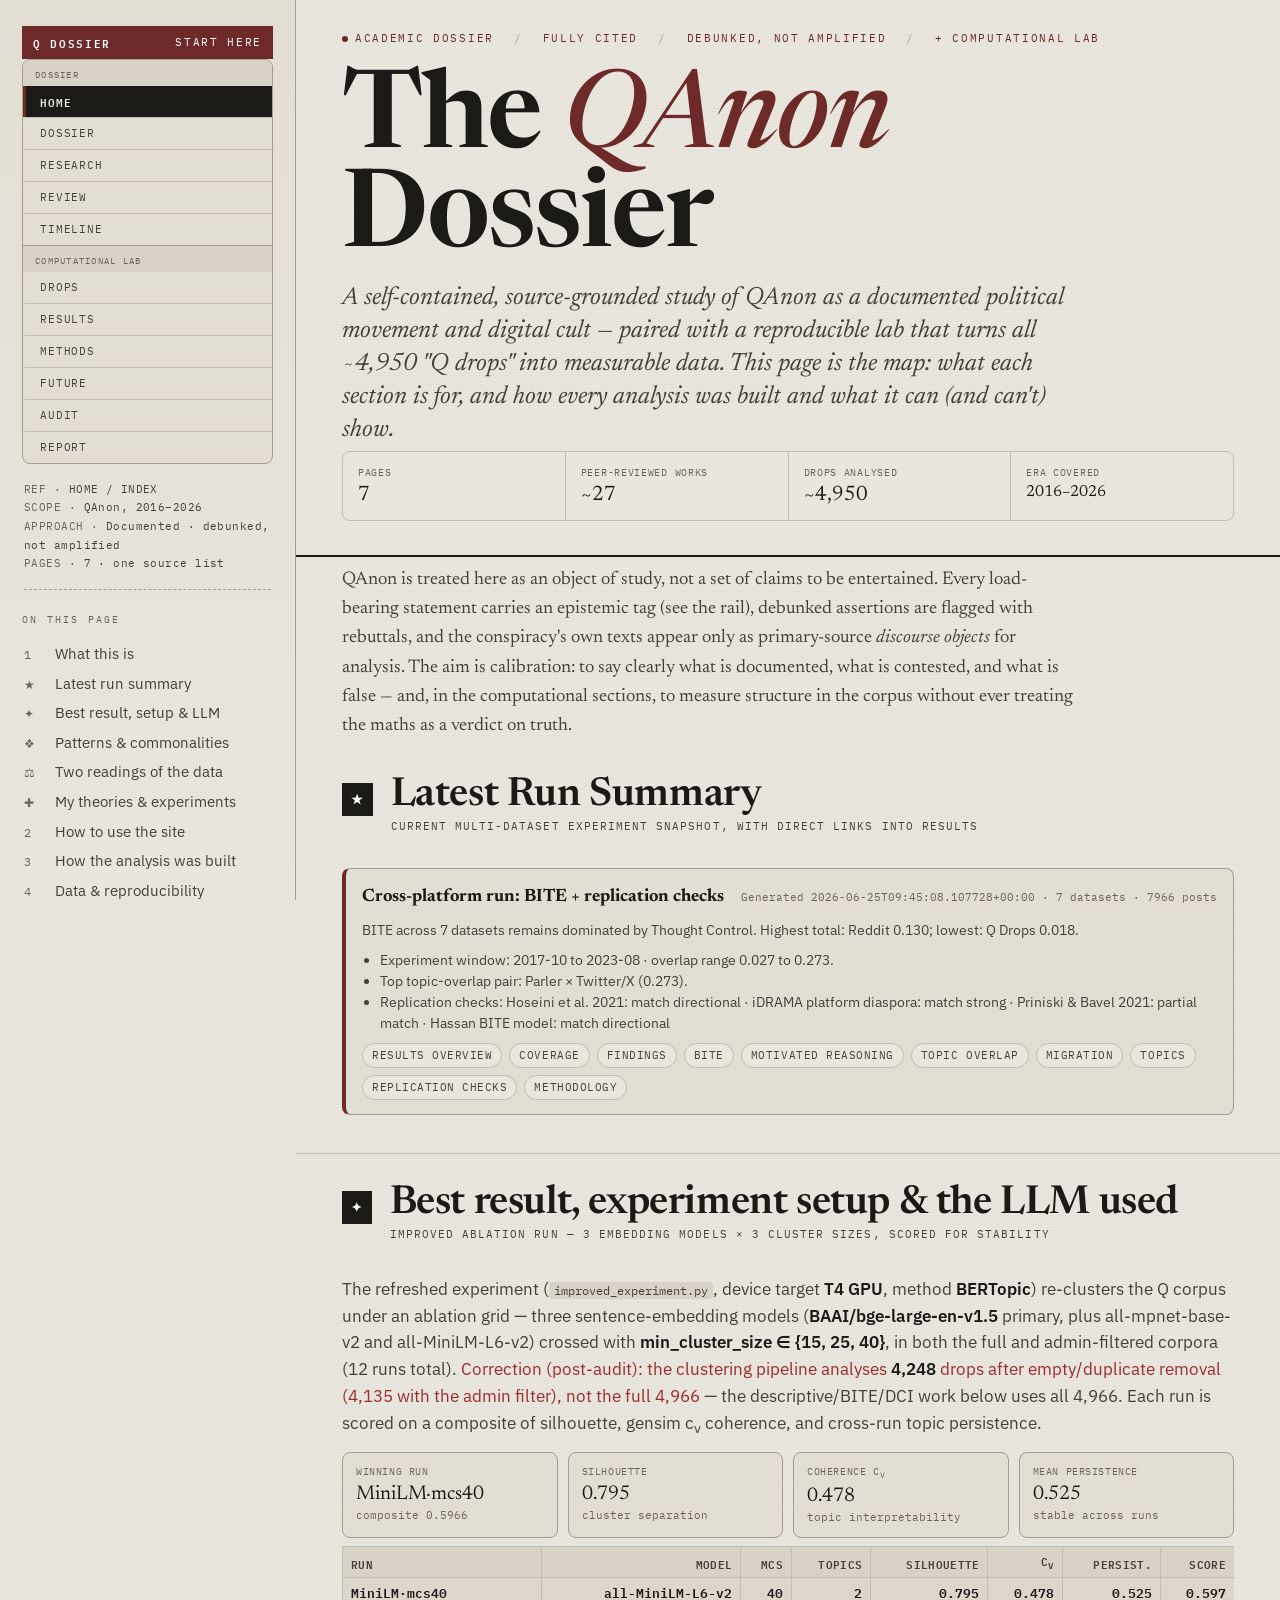
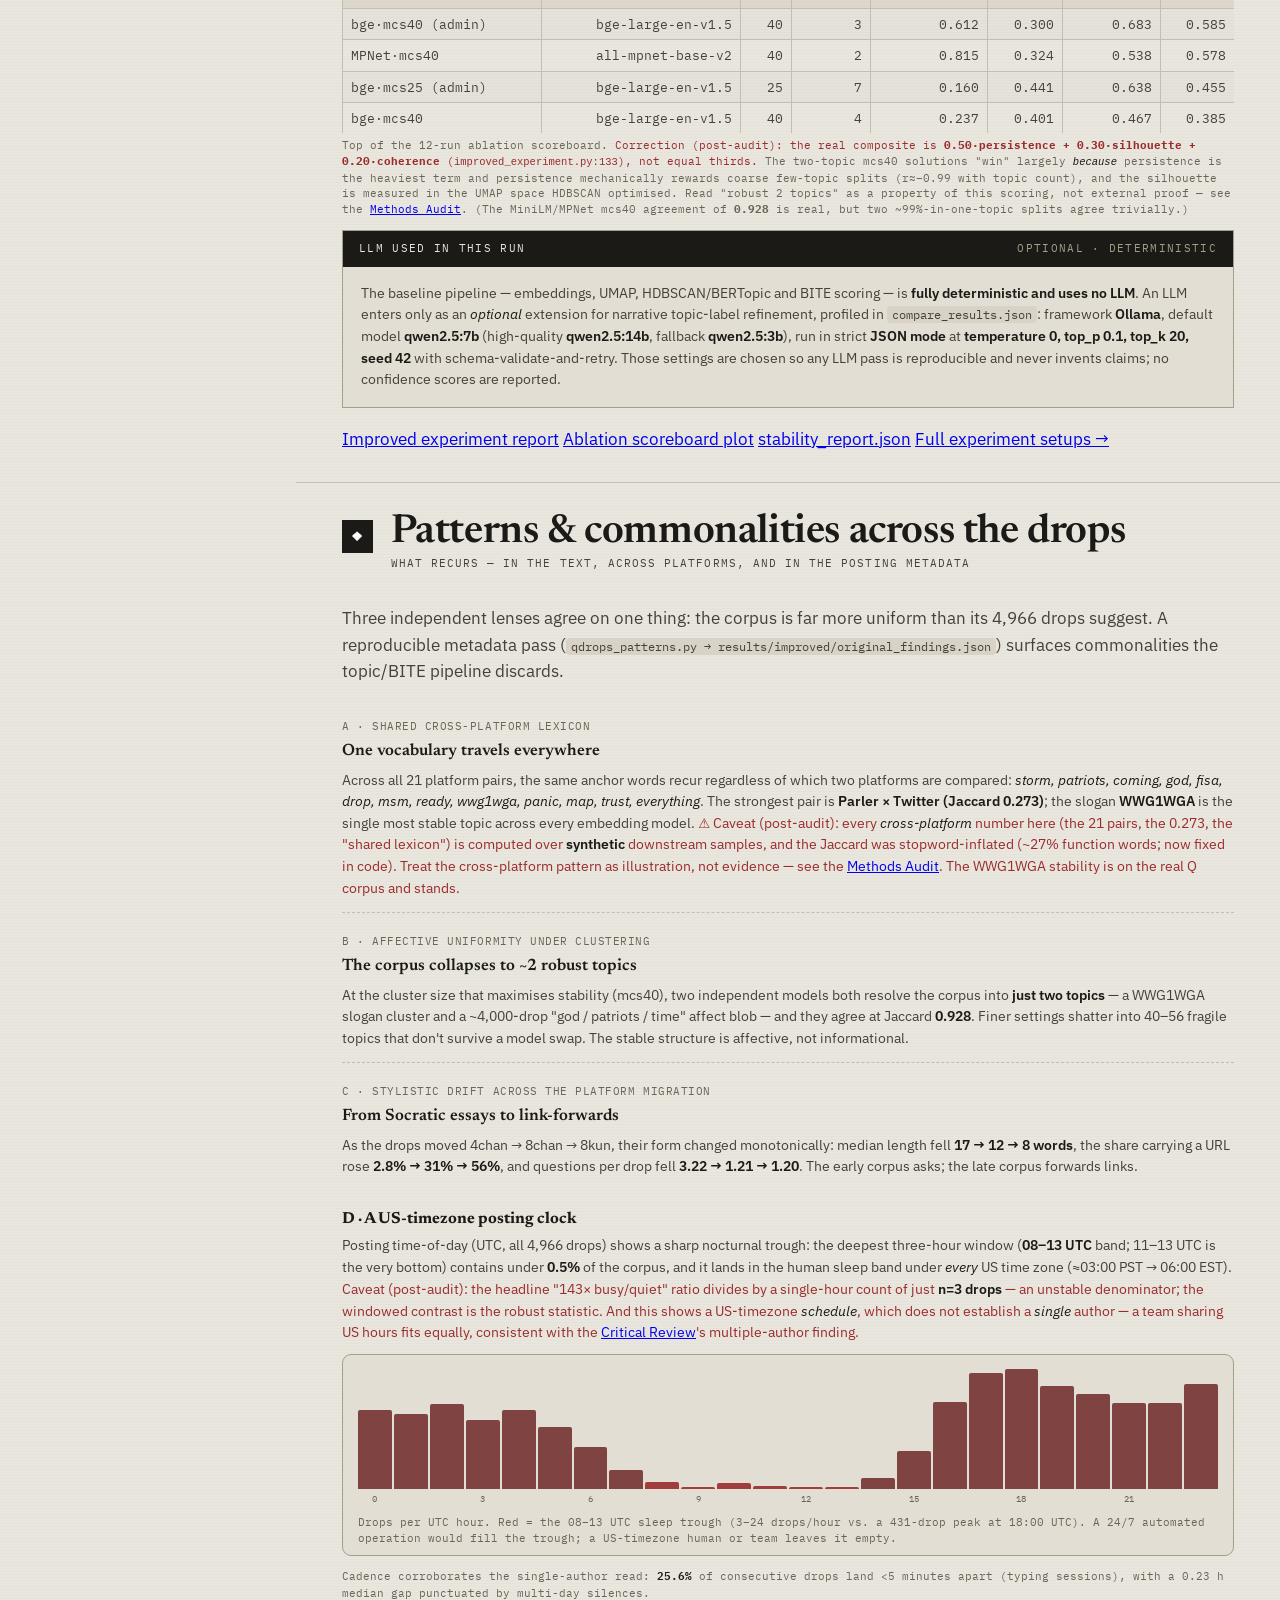
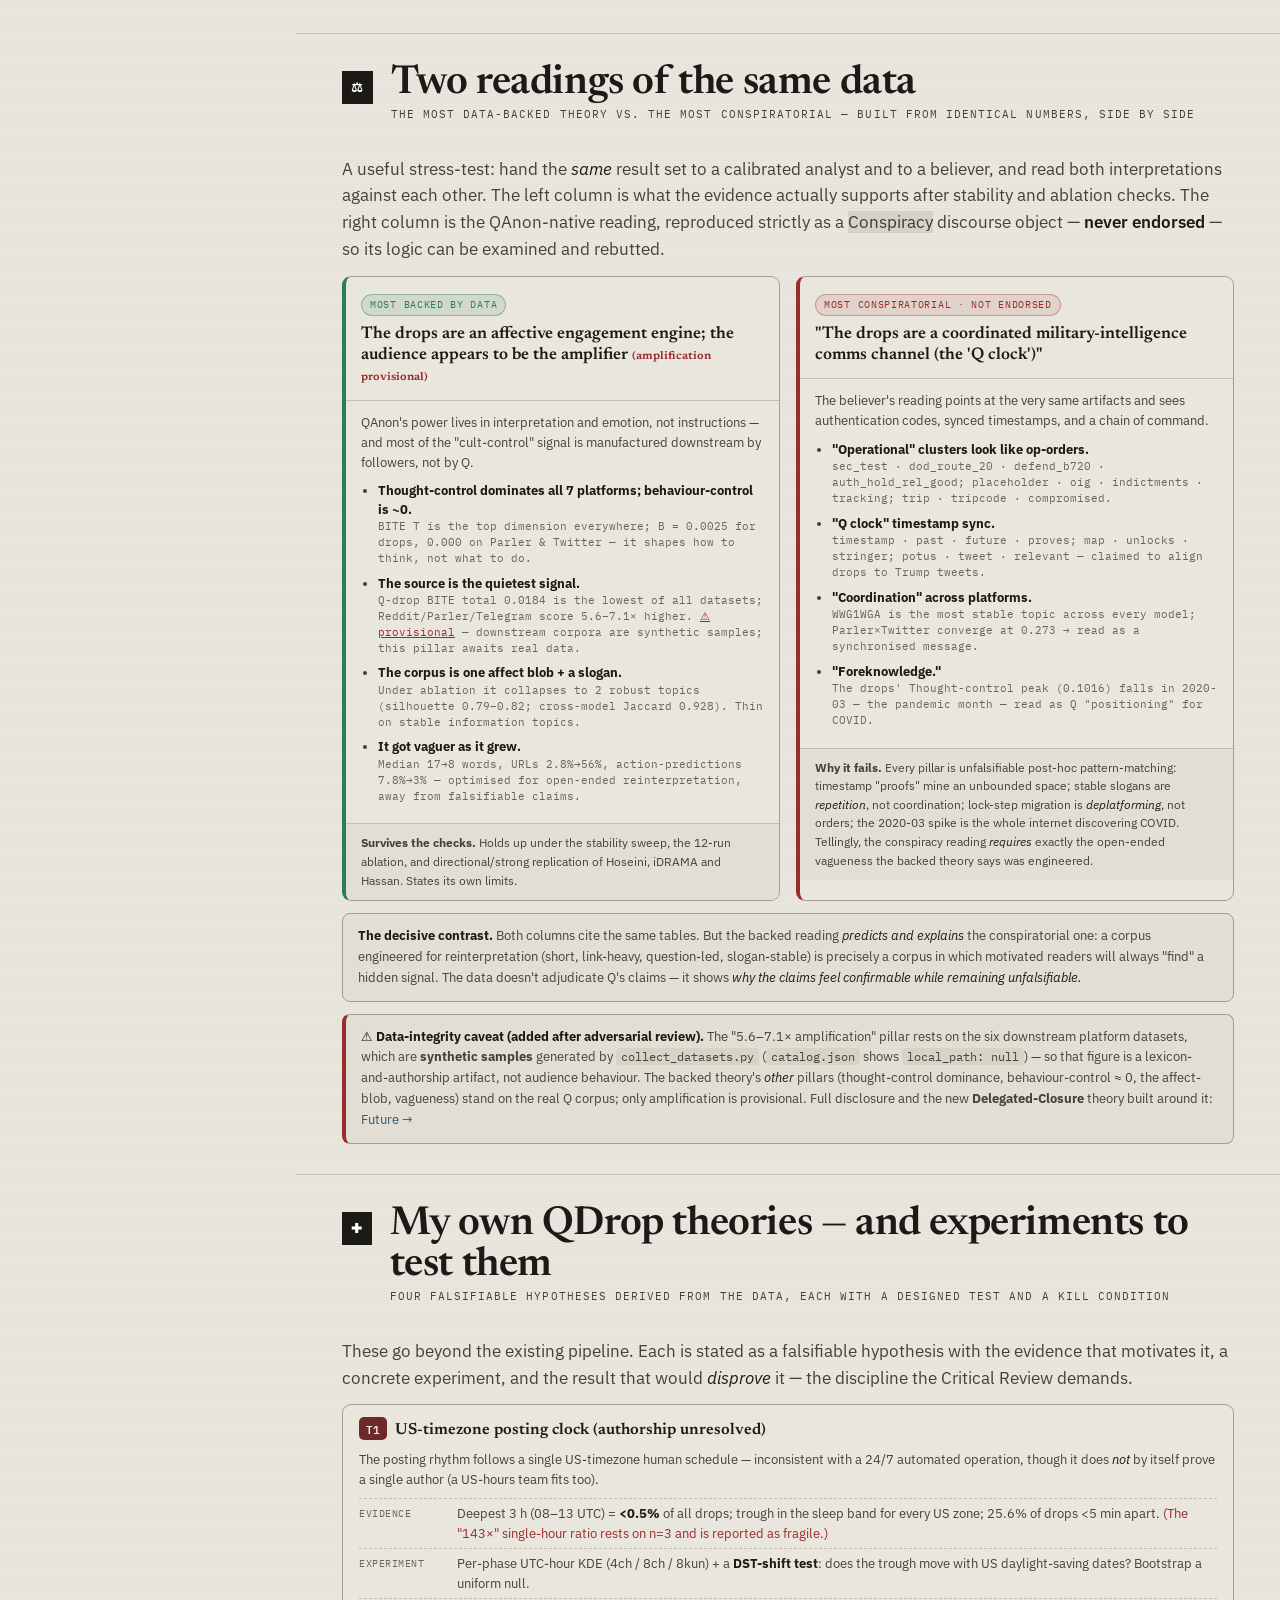
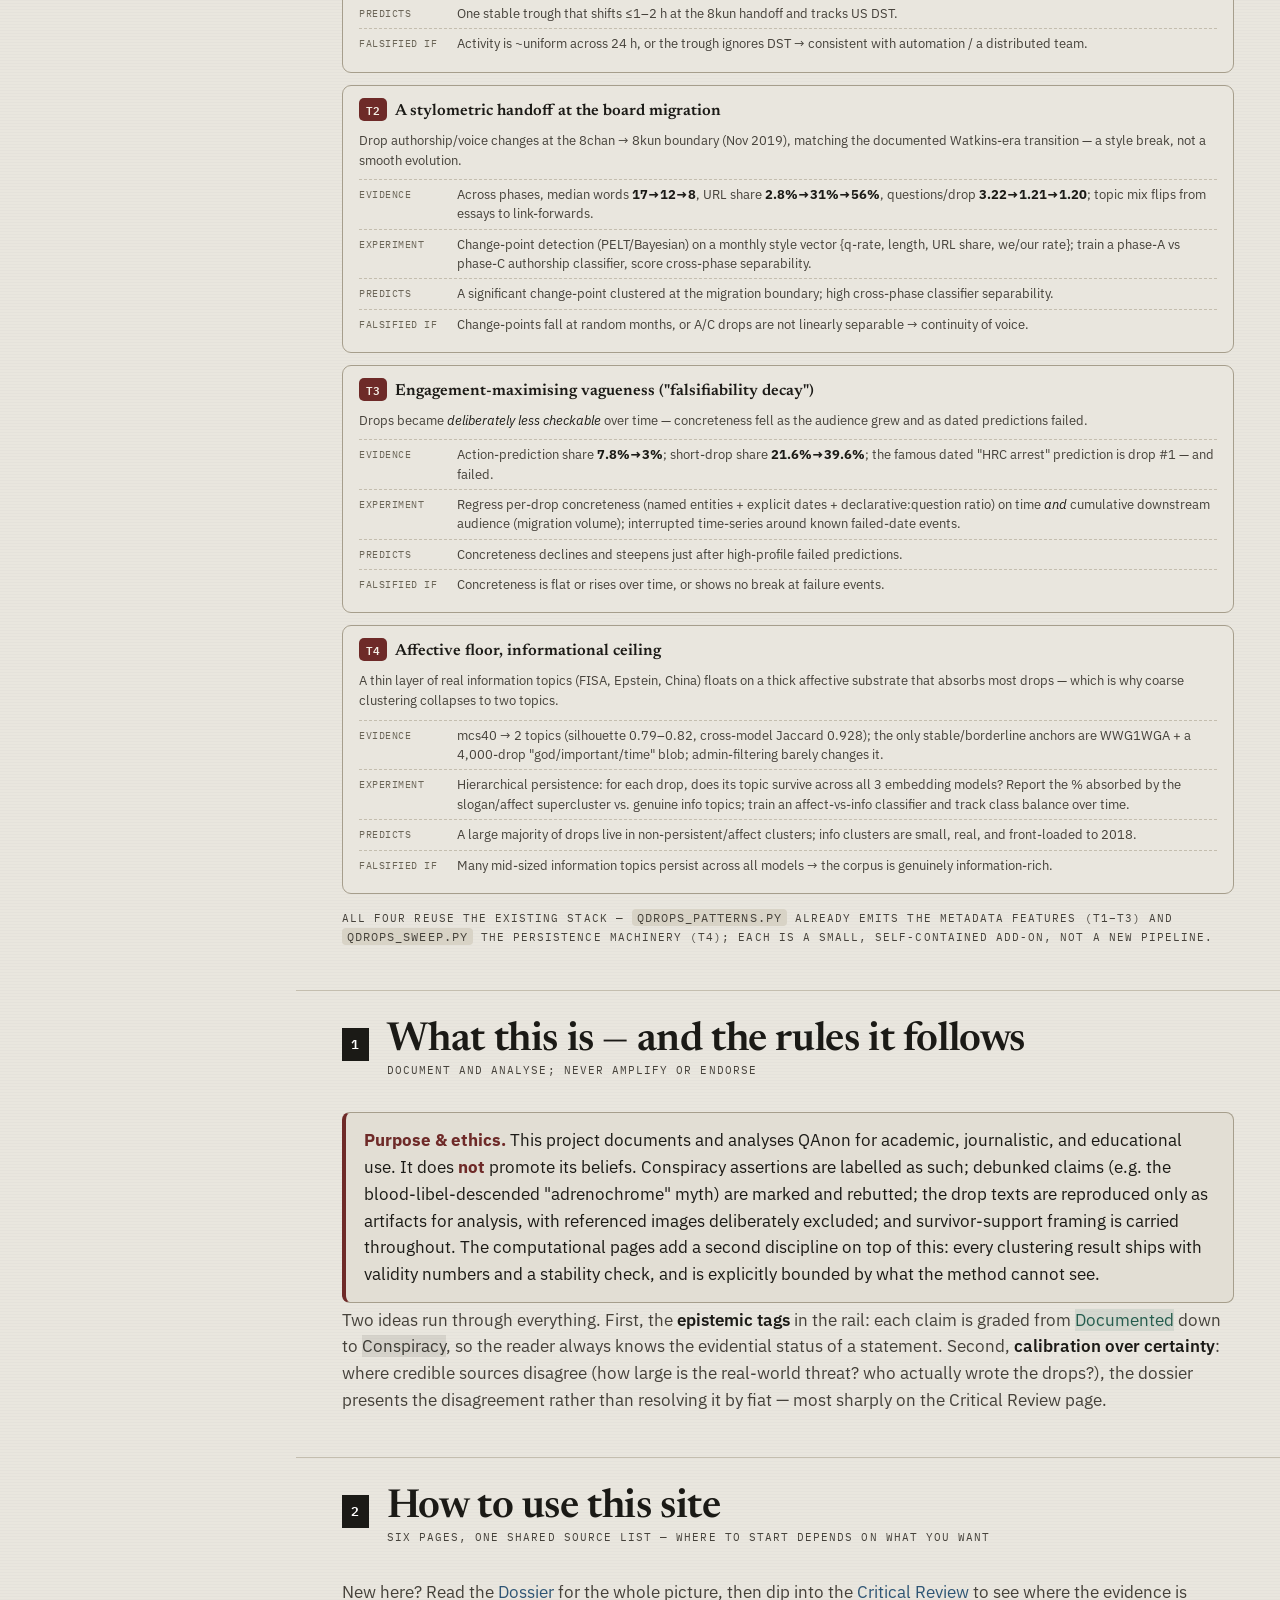
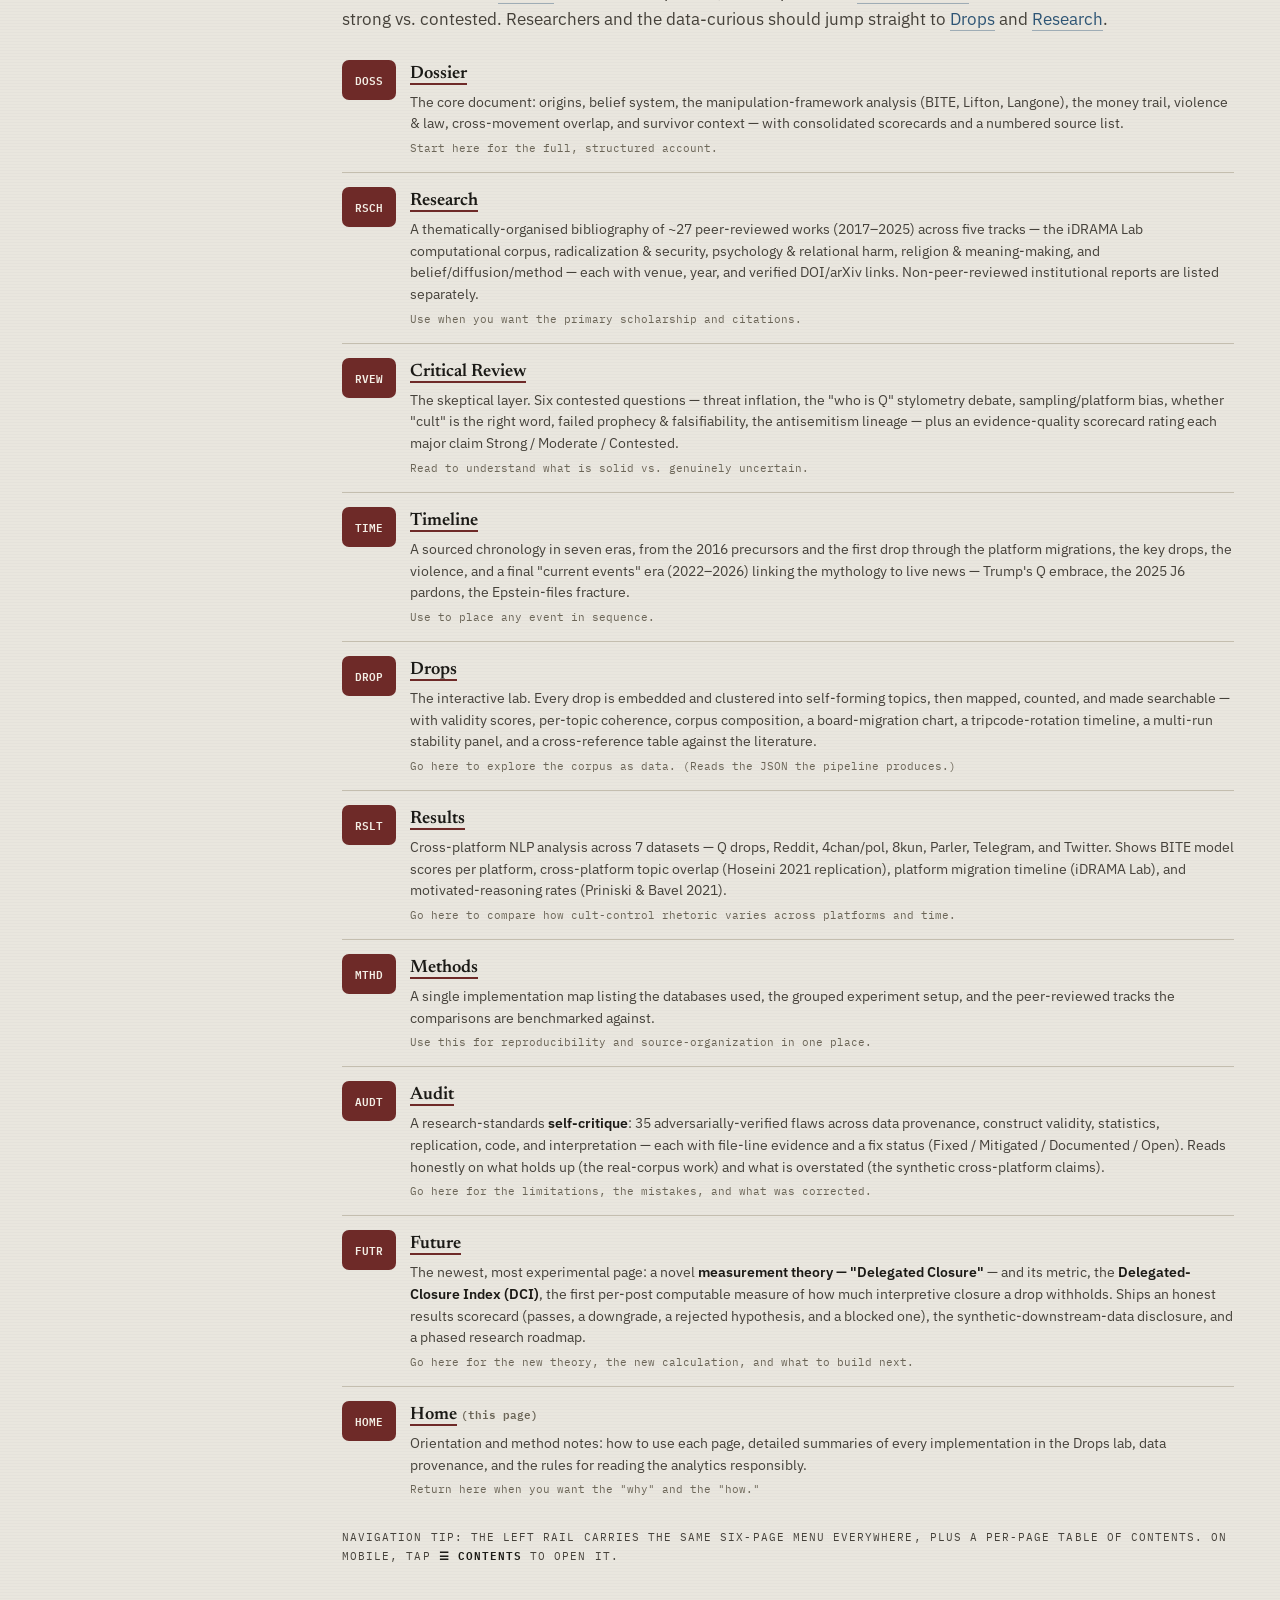
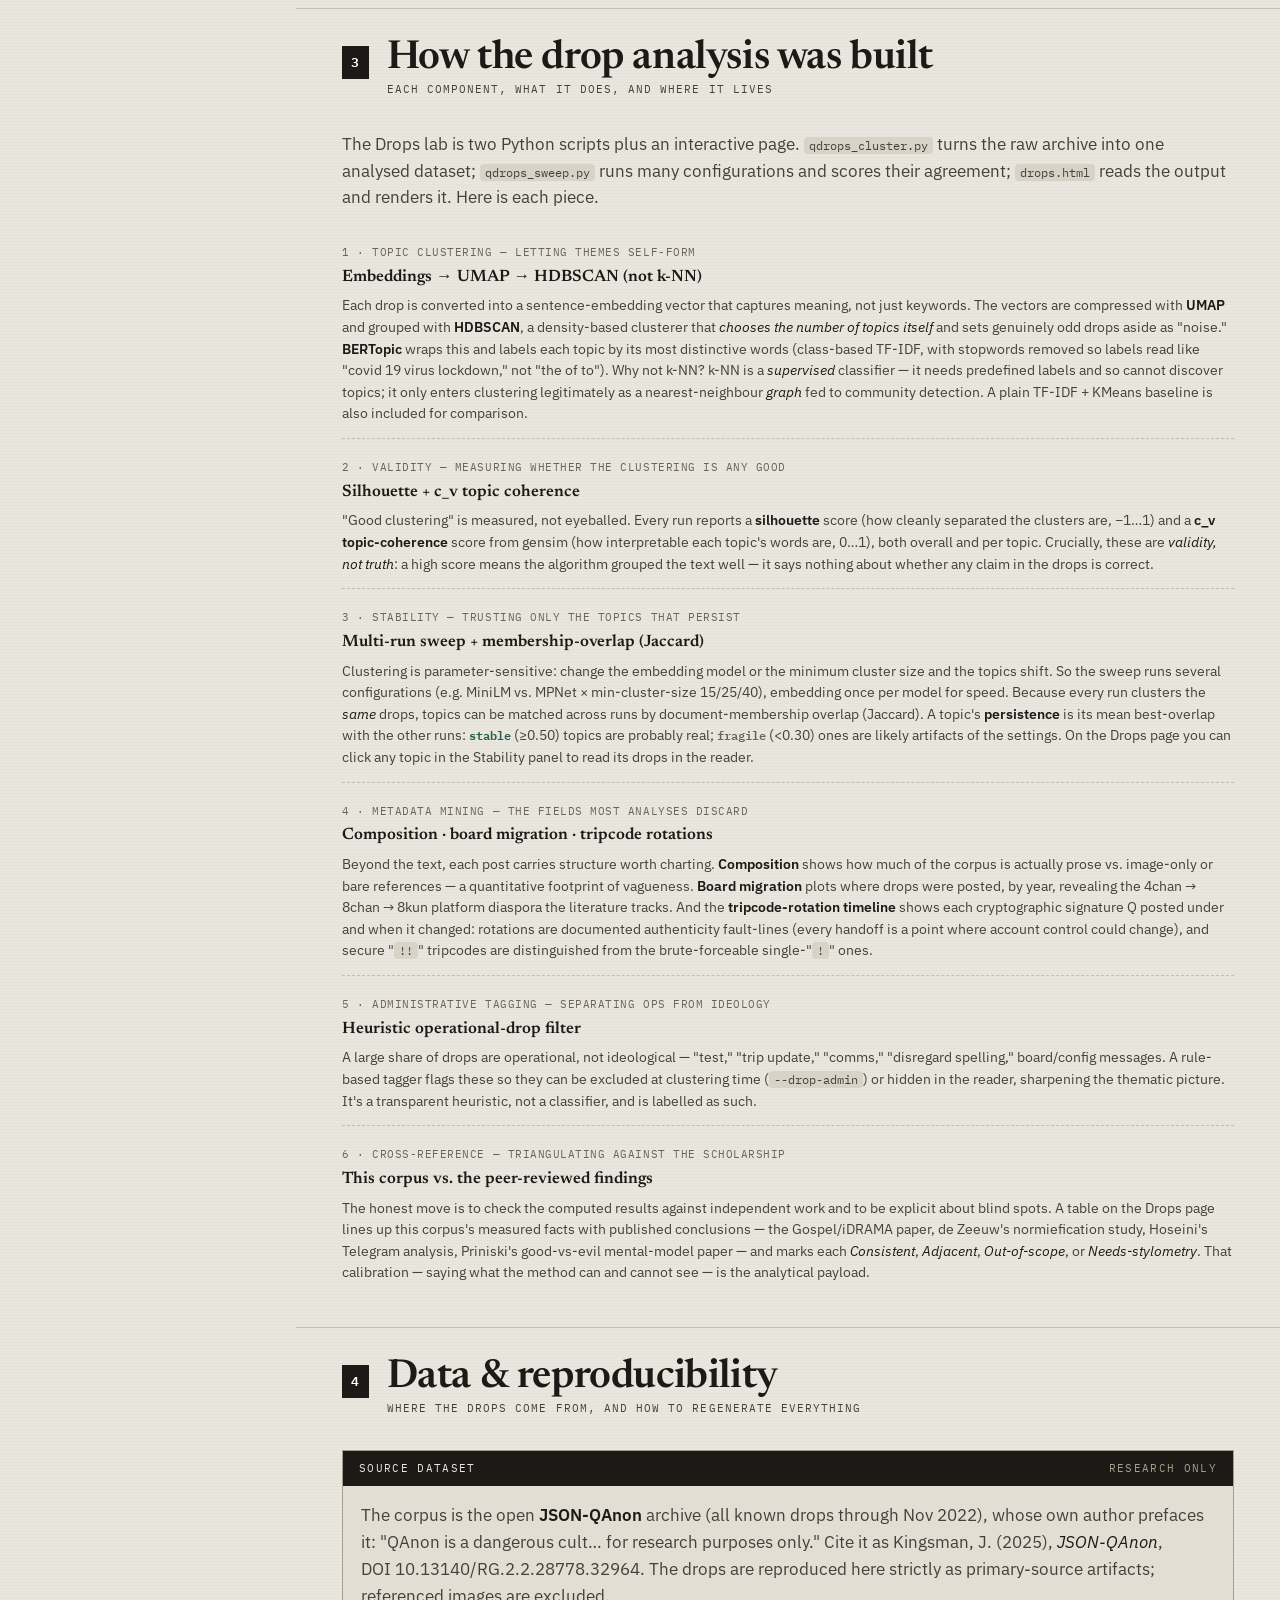
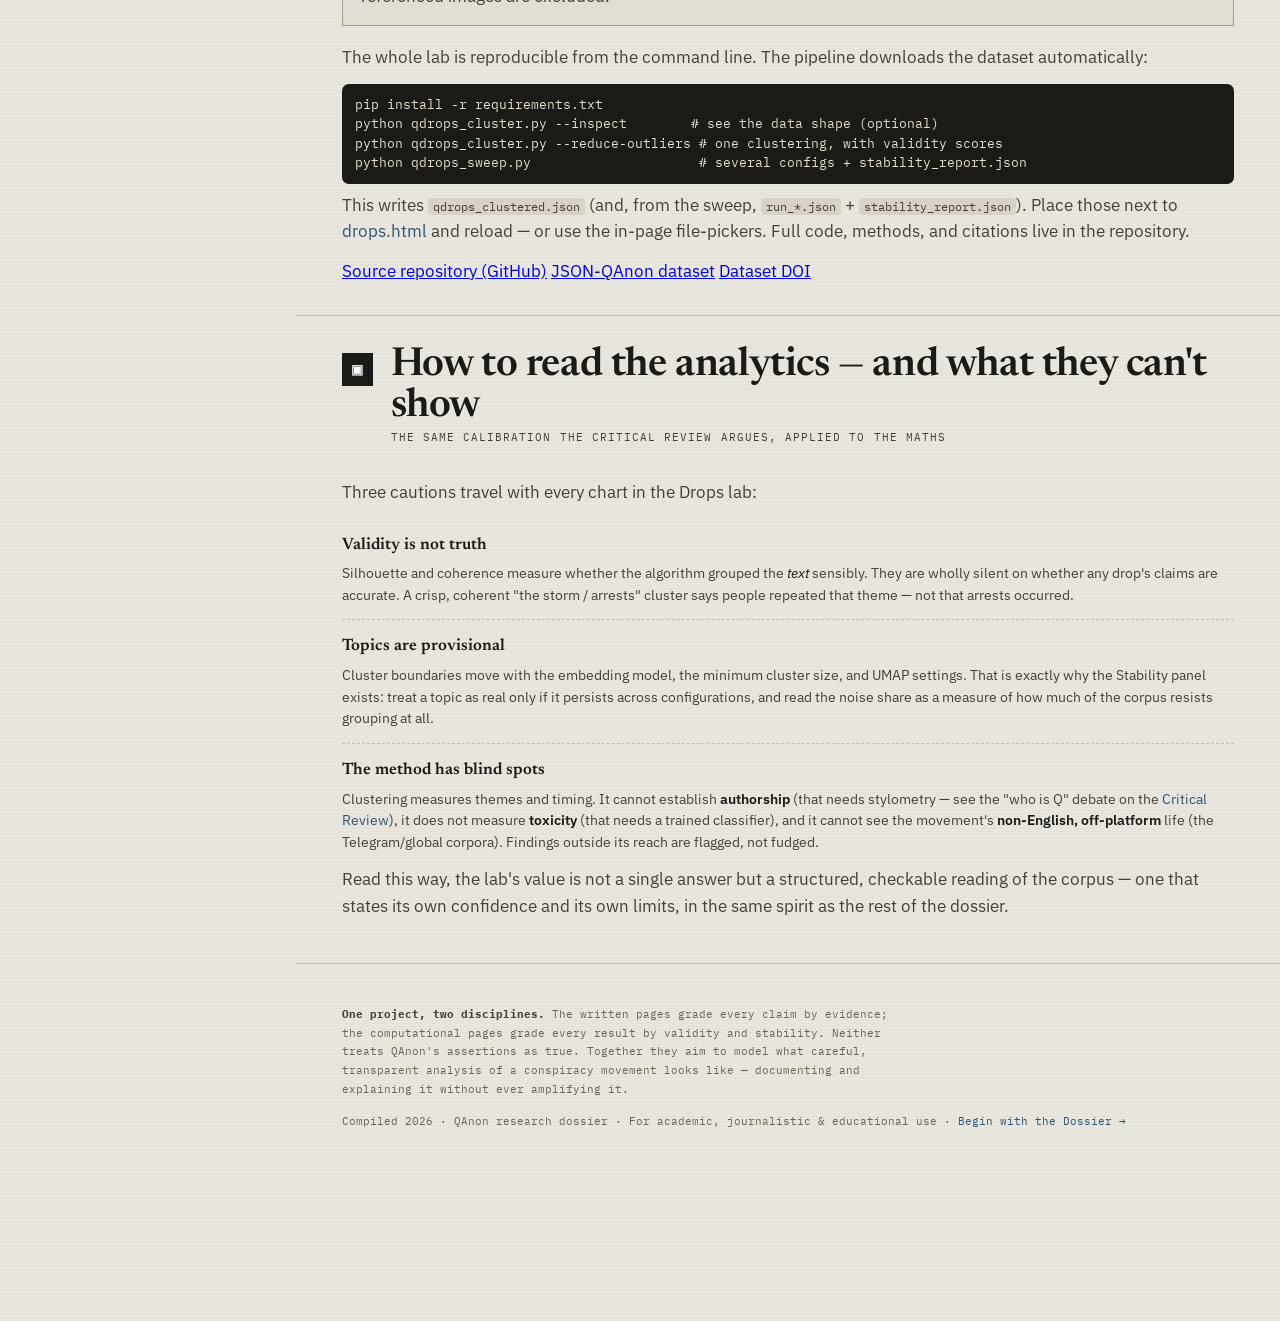
==== commit e90b57f5: "Add operator Report page + restructure Audit into live vs resolved - New report.html: step-by-step h" ====
--- a/index.html
+++ b/index.html
@@ -119,6 +119,7 @@
         <a href="methods.html">Methods</a>
         <a href="future.html">Future</a>
         <a href="audit.html">Audit</a>
+        <a href="report.html">Report</a>
       </nav>
       <div class="reffile">
         REF · <span>HOME / INDEX</span><br>
